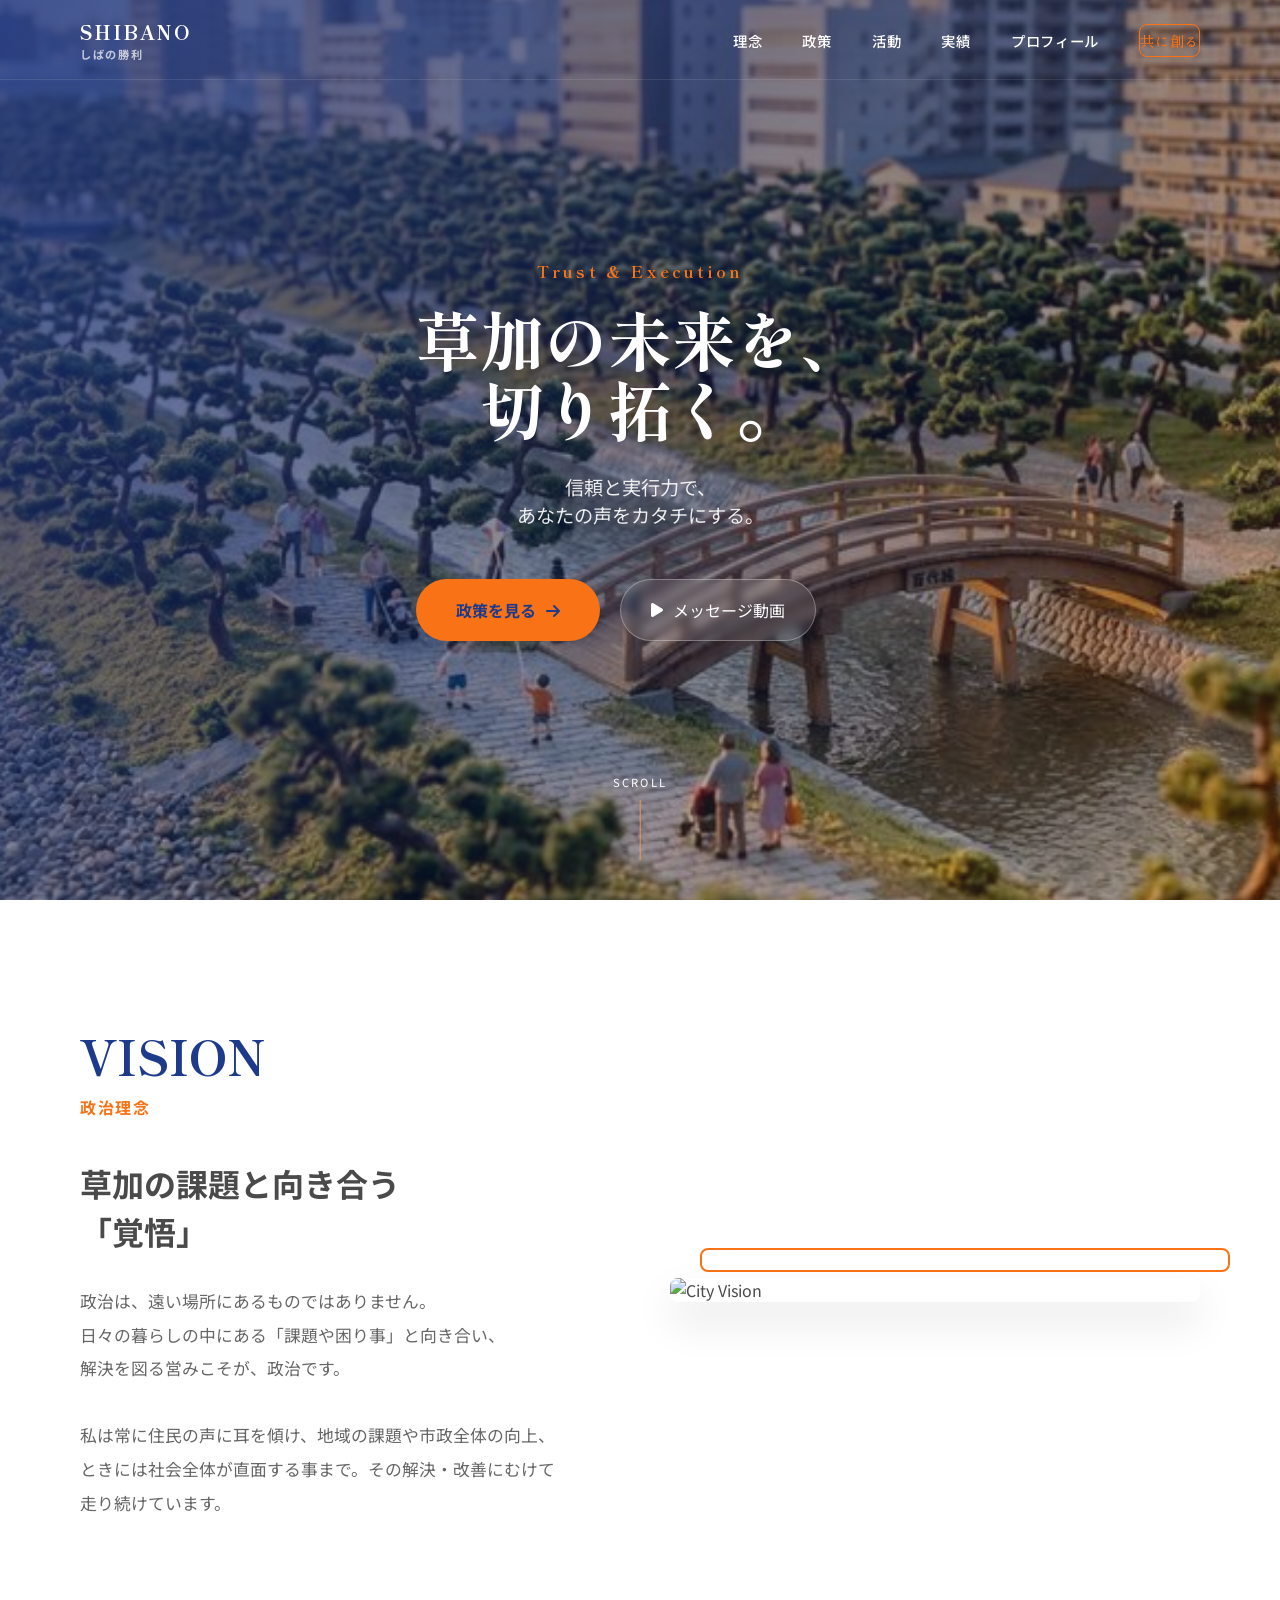
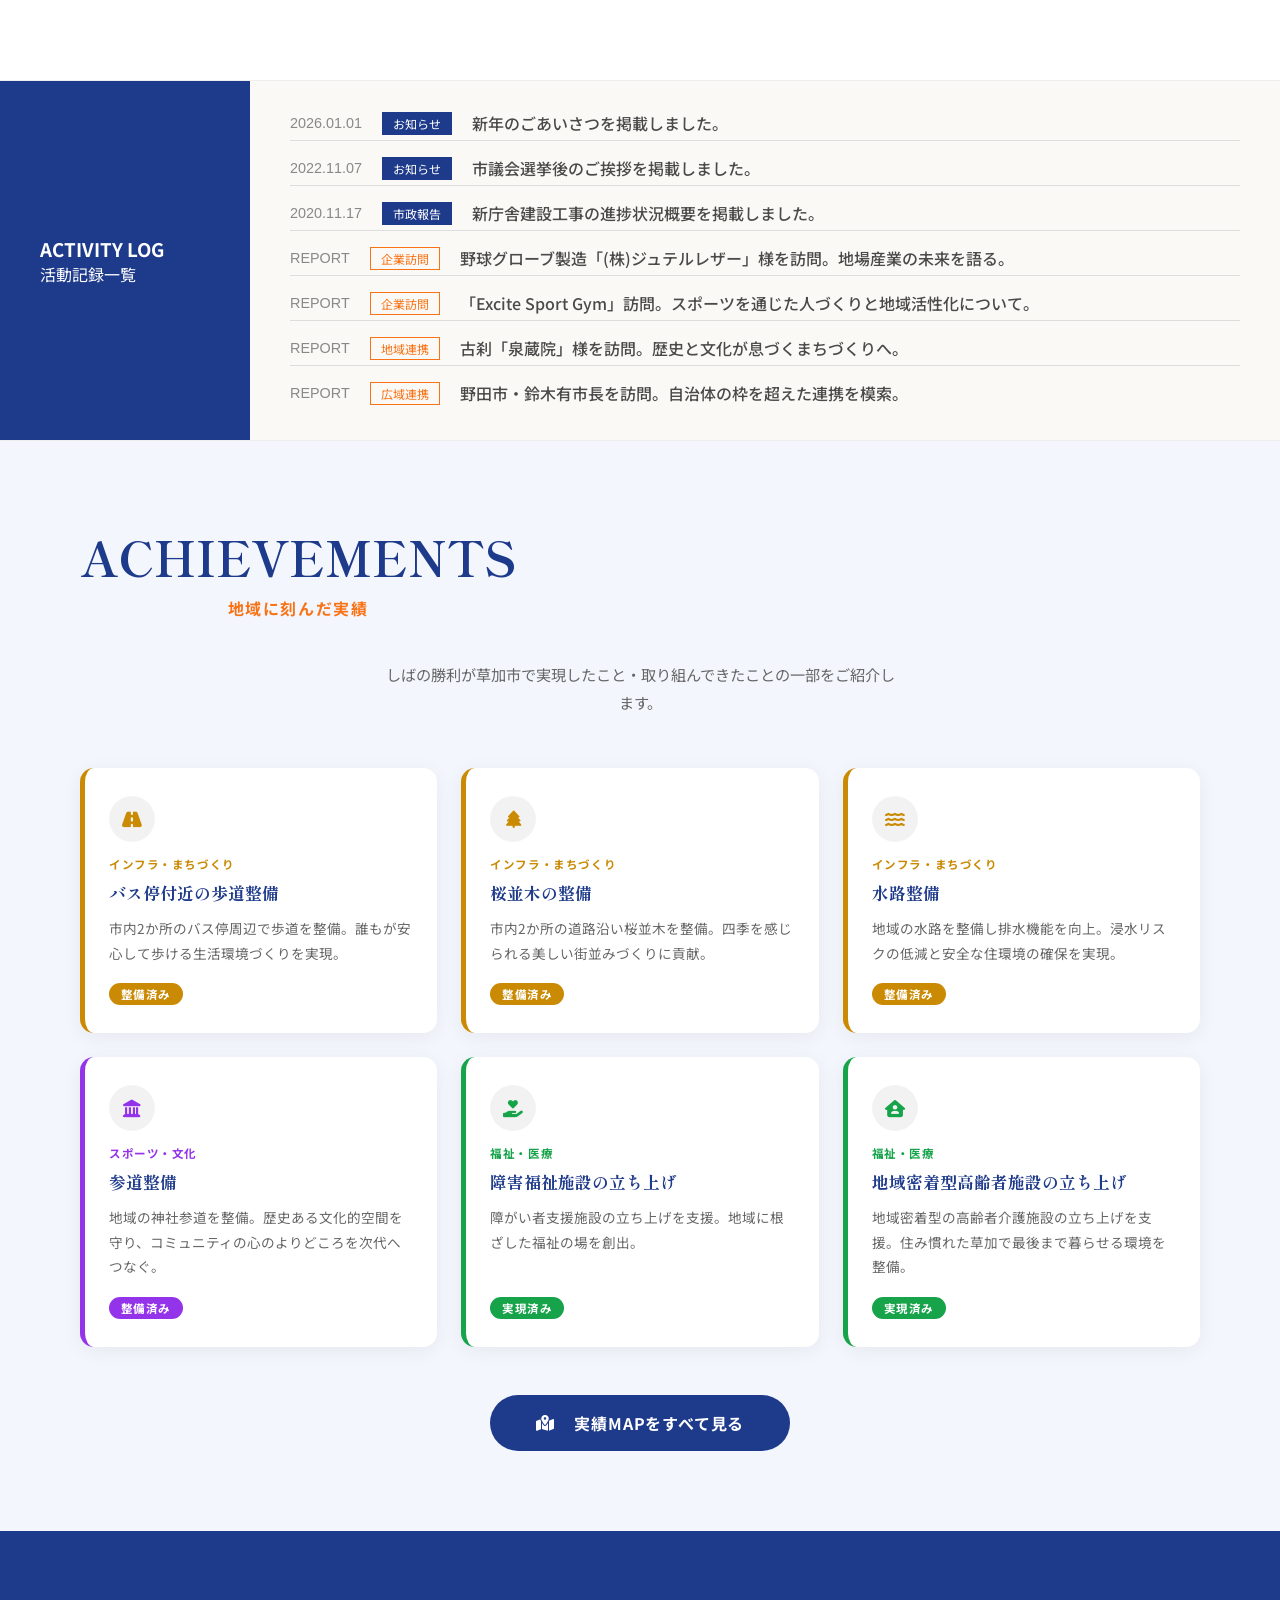
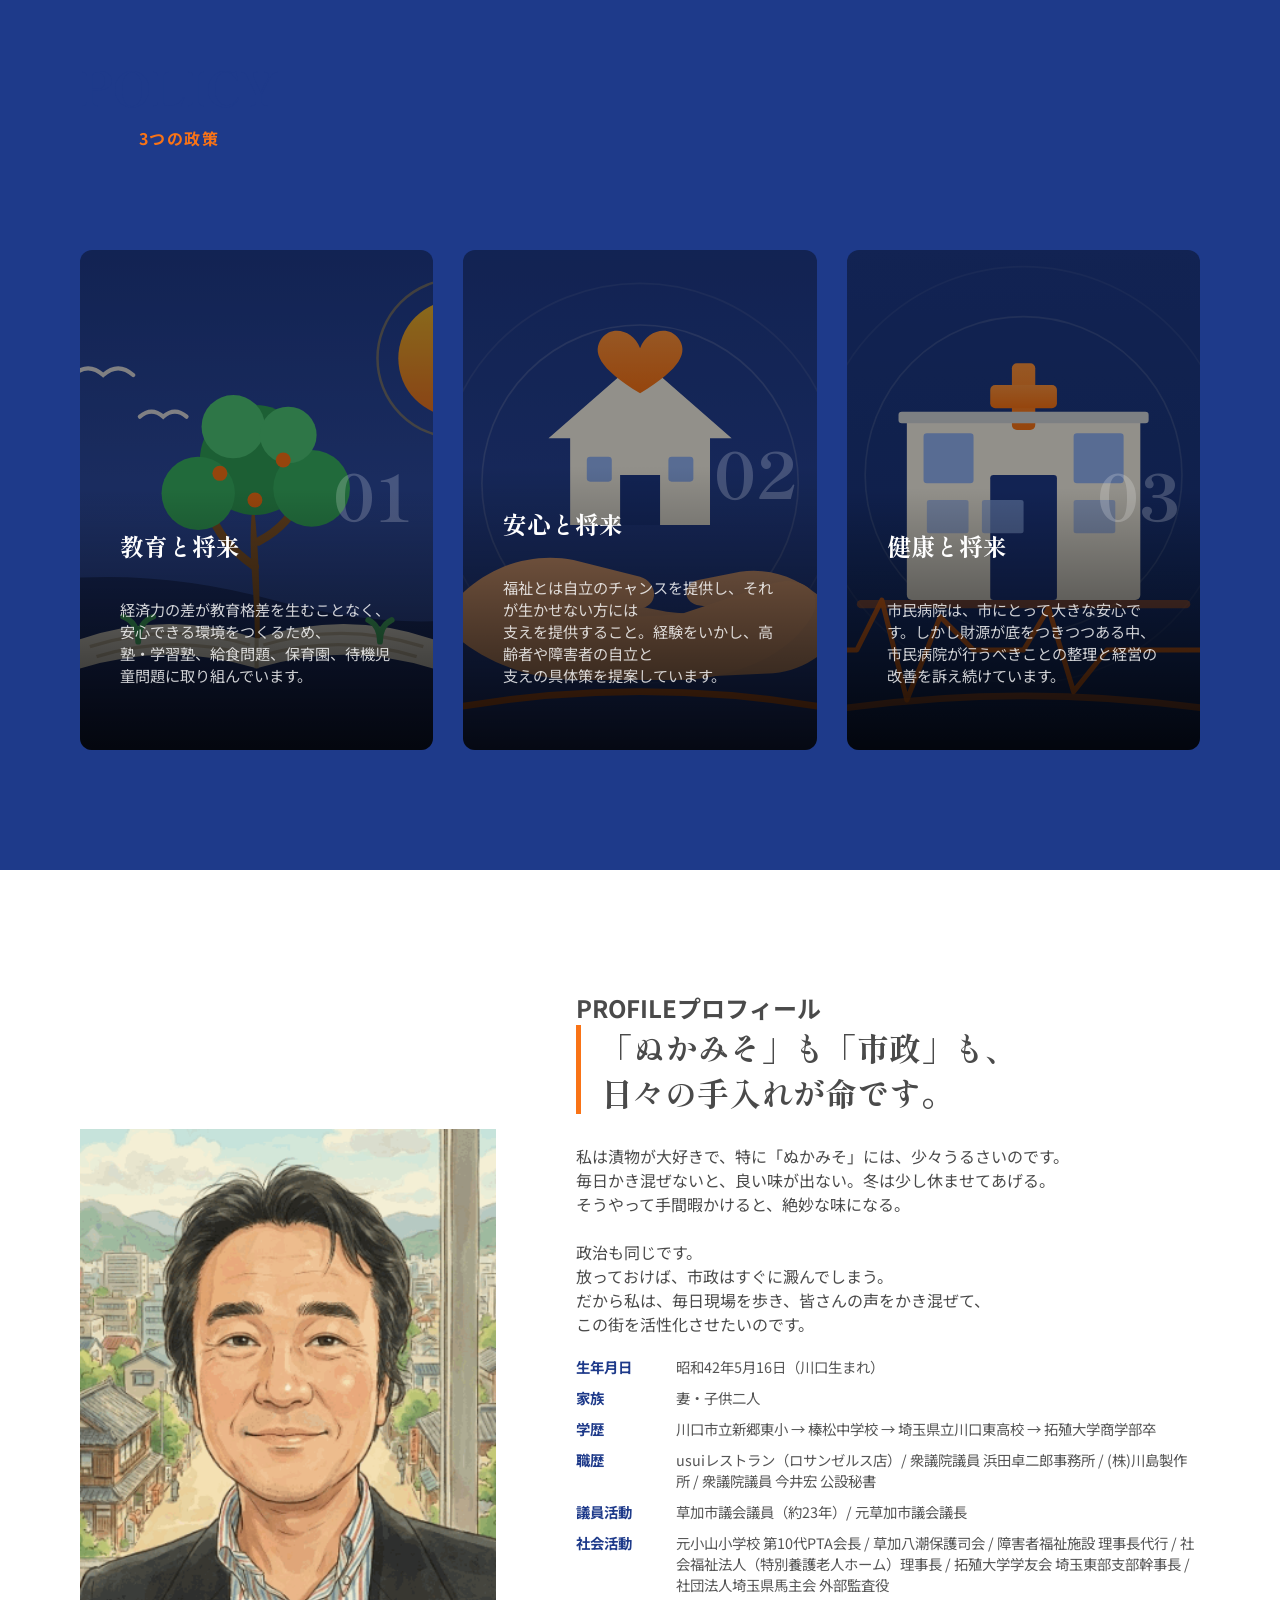
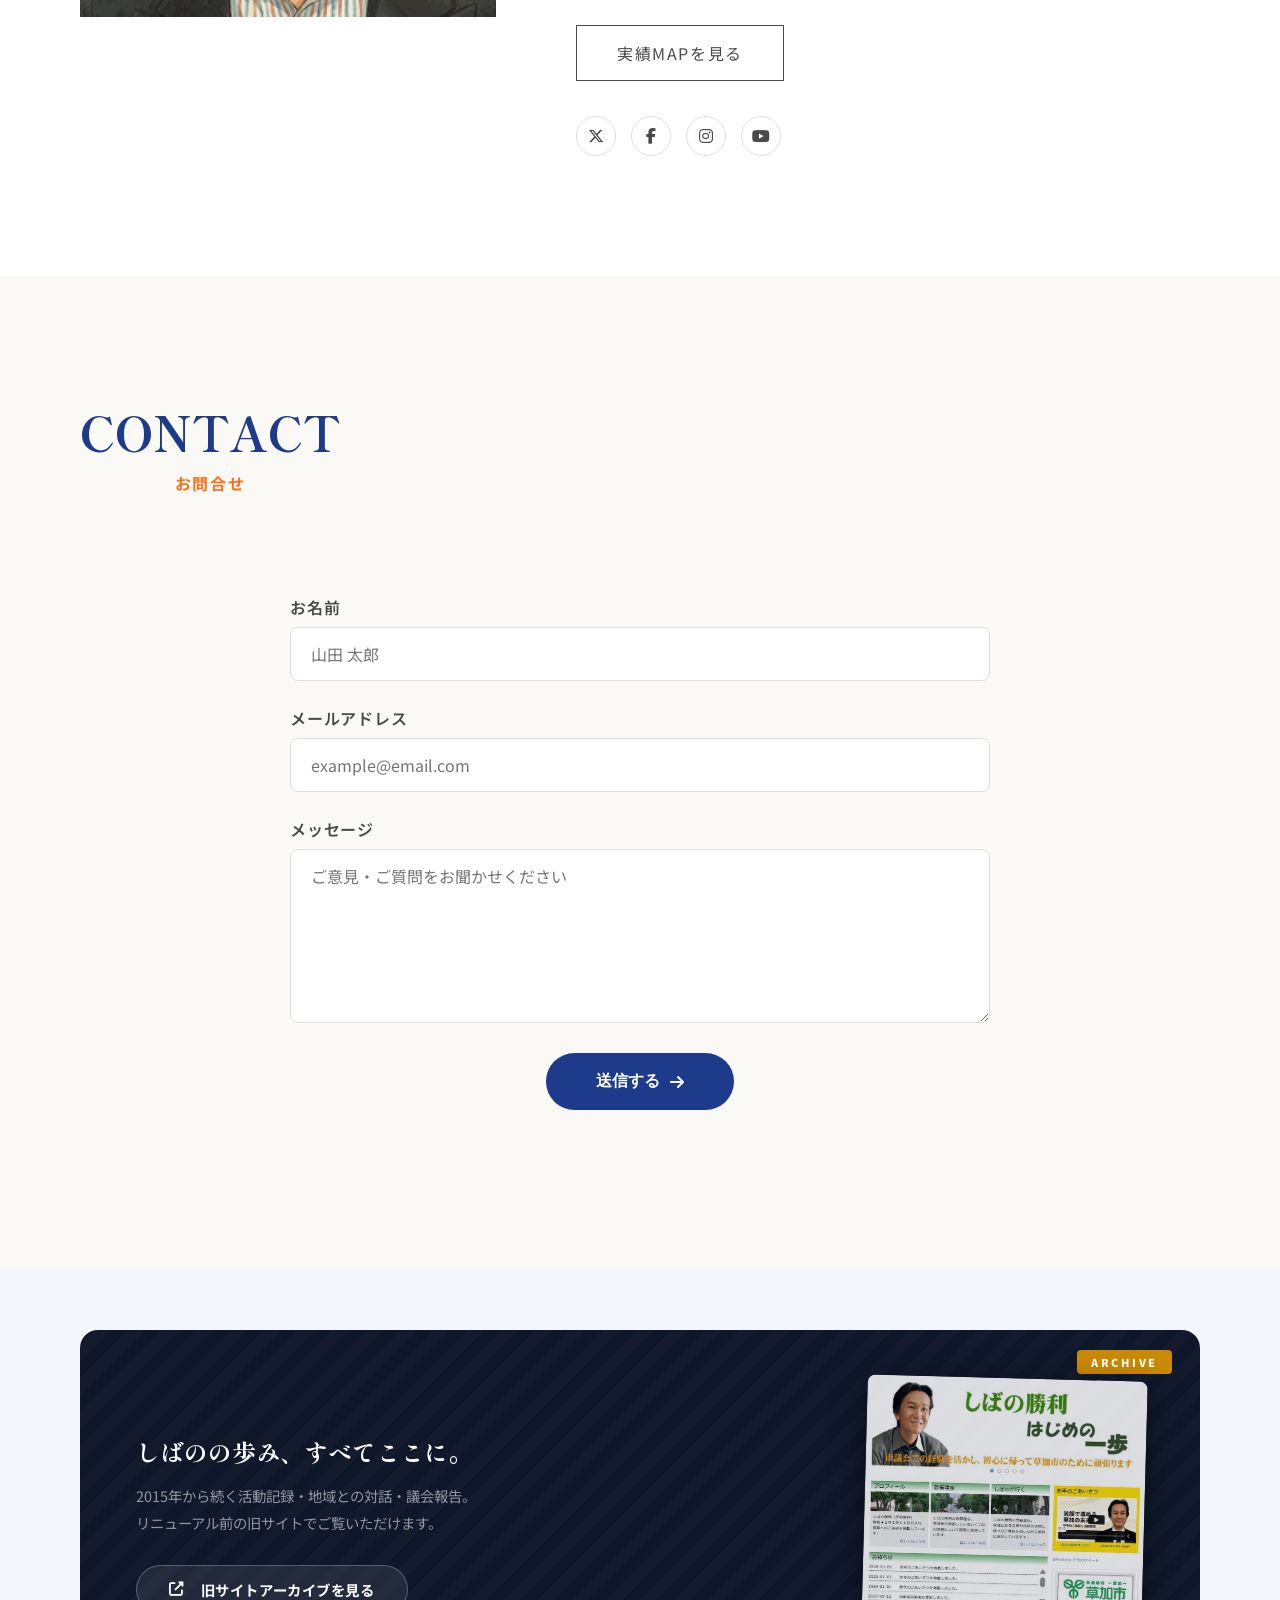
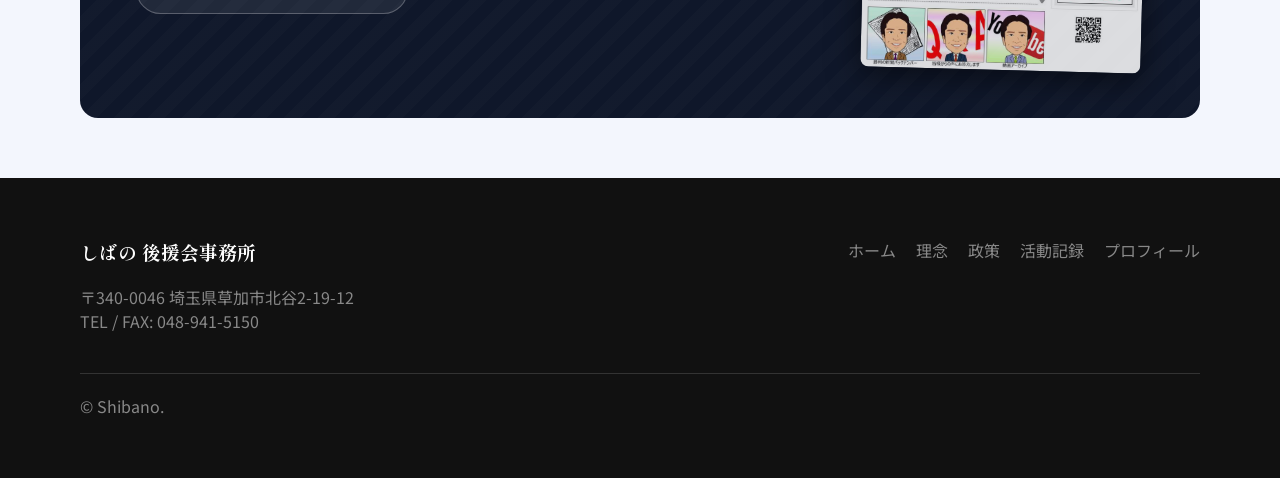
==== index.html @ e5cb7e59 "fix: profile update - birthplace, tenure, social activities, remove current job" ====
<!DOCTYPE html>
<html lang="ja">

<head>
    <meta charset="UTF-8">
    <meta name="viewport" content="width=device-width, initial-scale=1.0">
    <title>しばの - SHIBANO | 草加の未来を、切り拓く。</title>
    <link rel="preconnect" href="https://fonts.googleapis.com">
    <link rel="preconnect" href="https://fonts.gstatic.com" crossorigin>
    <!-- Premium Fonts: Shippori Mincho for impact, Noto Sans for readability -->
    <link
        href="https://fonts.googleapis.com/css2?family=Noto+Sans+JP:wght@400;500;700;900&family=Shippori+Mincho:wght@400;500;700;800&display=swap"
        rel="stylesheet">
    <link rel="stylesheet" href="css/style.css?v=3">
    <link rel="stylesheet" href="https://cdnjs.cloudflare.com/ajax/libs/font-awesome/6.4.0/css/all.min.css">
    <!-- Animation Library -->
    <link rel="stylesheet" href="https://unpkg.com/aos@next/dist/aos.css" />
</head>

<body class="winning-theme">

<!-- Loading Screen -->
    <div id="loader">
        <div class="loader-content">
            <span class="loader-text">SHIBANO</span>
            <div class="loader-bar"></div>
        </div>
    </div>

    <!-- Dynamic Header -->
    <header class="site-header">
        <div class="container header-container">
            <h1 class="logo">
                <a href="#">
                    <span class="logo-en">SHIBANO</span>
                    <span class="logo-jp">しばの勝利</span>
                </a>
            </h1>
            <nav class="main-nav">
                <ul>
                    <li><a href="#vision" data-text="VISION">理念</a></li>
                    <li><a href="#policy" data-text="POLICY">政策</a></li>
                    <li><a href="#news" data-text="NEWS">活動</a></li>
                    <li><a href="#achievements" data-text="RESULTS">実績</a></li>
                    <li><a href="#profile" data-text="PROFILE">プロフィール</a></li>
                    <li><a href="#contact" class="btn-nav-cta"><span>共に創る</span></a></li>
                </ul>
            </nav>
            <button class="menu-trigger">
                <span></span>
                <span></span>
                <span></span>
            </button>
        </div>
    </header>

    <main>
        <!-- Impact Hero Section -->
        <section class="hero-section">
            <div class="hero-bg-parallax">
                <!-- Custom Ghibli-style Soka Matsubara Image -->
                <img src="images/hero_matsubara_mini_lively.png" alt="草加松原 朝の風景" class="hero-img">
                <div class="hero-overlay"></div>
            </div>
            <div class="container hero-container">
                <div class="hero-text" data-aos="fade-up" data-aos-duration="1000">
                    <p class="hero-sub">Trust & Execution</p>
                    <h2 class="hero-main">
                        <span class="line-1">草加の未来を、</span><br>
                        <span class="line-2">切り拓く。</span>
                    </h2>
                    <p class="hero-policy-short">信頼と実行力で、<br>あなたの声をカタチにする。</p>
                    <div class="hero-cta-group">
                        <a href="#policy" class="btn-hero-primary">
                            <span class="btn-text">政策を見る</span>
                            <span class="btn-icon"><i class="fas fa-arrow-right"></i></span>
                        </a>
                        <a href="activity.html" class="btn-hero-video">
                            <i class="fas fa-play"></i> メッセージ動画
                        </a>
                    </div>
                </div>
            </div>
            <div class="hero-scroll-indicator">
                <span>SCROLL</span>
                <div class="line"></div>
            </div>
        </section>

        <!-- Vision / Philosophy -->
        <section id="vision" class="vision-section">
            <div class="container">
                <div class="vision-box" data-aos="fade-up">
                    <div class="vision-content">
                        <h2 class="section-heading">VISION<span class="jp">政治理念</span></h2>
                        <h3 class="vision-catch">草加の課題と向き合う<br>「覚悟」</h3>
                        <p class="vision-desc">
                            政治は、遠い場所にあるものではありません。<br>
                            日々の暮らしの中にある「課題や困り事」と向き合い、<br>
                            解決を図る営みこそが、政治です。<br>
                            <br>
                            私は常に住民の声に耳を傾け、地域の課題や市政全体の向上、<br>
                            ときには社会全体が直面する事まで。その解決・改善にむけて<br>
                            走り続けています。
                        </p>
                    </div>
                    <div class="vision-visual">
                        <div class="visual-rect"></div>
                        <!-- Placeholder: Ideally a candidate photo speaking passionately -->
                        <img src="https://images.unsplash.com/photo-1577962917302-cd874c4e3169?auto=format&fit=crop&q=80&w=800"
                            alt="City Vision">
                    </div>
                </div>
            </div>
        </section>

        <!-- News / Latest Activity (Ticker Style) -->
        <section id="news" class="news-ticker-section">
            <div class="news-ticker-header">
                <h3>ACTIVITY LOG</h3>
                <a href="activity.html" class="view-all">活動記録一覧</a>
            </div>
            <div class="news-ticker-container">
                <!-- Data extracted from report.html -->
                <div class="news-item" data-aos="fade-left" data-aos-delay="100">
                    <span class="date">2026.01.01</span>
                    <span class="cat cat-info">お知らせ</span>
                    <a href="#" class="title">新年のごあいさつを掲載しました。</a>
                </div>
                <div class="news-item" data-aos="fade-left" data-aos-delay="150">
                    <span class="date">2022.11.07</span>
                    <span class="cat cat-info">お知らせ</span>
                    <a href="#" class="title">市議会選挙後のご挨拶を掲載しました。</a>
                </div>
                <div class="news-item" data-aos="fade-left" data-aos-delay="200">
                    <span class="date">2020.11.17</span>
                    <span class="cat cat-info">市政報告</span>
                    <a href="#" class="title">新庁舎建設工事の進捗状況概要を掲載しました。</a>
                </div>
                <div class="news-item" data-aos="fade-left" data-aos-delay="250">
                    <span class="date">REPORT</span>
                    <span class="cat cat-report">企業訪問</span>
                    <a href="activity.html#juteru" class="title">野球グローブ製造「(株)ジュテルレザー」様を訪問。地場産業の未来を語る。</a>
                </div>
                <div class="news-item" data-aos="fade-left" data-aos-delay="300">
                    <span class="date">REPORT</span>
                    <span class="cat cat-report">企業訪問</span>
                    <a href="activity.html#esg" class="title">「Excite Sport Gym」訪問。スポーツを通じた人づくりと地域活性化について。</a>
                </div>
                <div class="news-item" data-aos="fade-left" data-aos-delay="350">
                    <span class="date">REPORT</span>
                    <span class="cat cat-report">地域連携</span>
                    <a href="activity.html#senzoin" class="title">古刹「泉蔵院」様を訪問。歴史と文化が息づくまちづくりへ。</a>
                </div>
                <div class="news-item" data-aos="fade-left" data-aos-delay="400">
                    <span class="date">REPORT</span>
                    <span class="cat cat-report">広域連携</span>
                    <a href="activity.html#noda" class="title">野田市・鈴木有市長を訪問。自治体の枠を超えた連携を模索。</a>
                </div>
            </div>
        </section>

        <!-- Achievements -->
        <section id="achievements" class="achievements-section">
            <div class="container">
                <h2 class="section-heading text-center" data-aos="fade-up">
                    ACHIEVEMENTS <span class="jp">地域に刻んだ実績</span>
                </h2>
                <p class="achievements-lead text-center" data-aos="fade-up">
                    しばの勝利が草加市で実現したこと・取り組んできたことの一部をご紹介します。
                </p>
                <div class="achievements-grid">

                    <div class="ach-card" data-aos="fade-up" data-aos-delay="50" style="--c:#ca8a04">
                        <div class="ach-icon"><i class="fas fa-road"></i></div>
                        <span class="ach-cat">インフラ・まちづくり</span>
                        <h3 class="ach-title">バス停付近の歩道整備</h3>
                        <p class="ach-desc">市内2か所のバス停周辺で歩道を整備。誰もが安心して歩ける生活環境づくりを実現。</p>
                        <span class="ach-badge">整備済み</span>
                    </div>

                    <div class="ach-card" data-aos="fade-up" data-aos-delay="100" style="--c:#ca8a04">
                        <div class="ach-icon"><i class="fas fa-tree"></i></div>
                        <span class="ach-cat">インフラ・まちづくり</span>
                        <h3 class="ach-title">桜並木の整備</h3>
                        <p class="ach-desc">市内2か所の道路沿い桜並木を整備。四季を感じられる美しい街並みづくりに貢献。</p>
                        <span class="ach-badge">整備済み</span>
                    </div>

                    <div class="ach-card" data-aos="fade-up" data-aos-delay="150" style="--c:#ca8a04">
                        <div class="ach-icon"><i class="fas fa-water"></i></div>
                        <span class="ach-cat">インフラ・まちづくり</span>
                        <h3 class="ach-title">水路整備</h3>
                        <p class="ach-desc">地域の水路を整備し排水機能を向上。浸水リスクの低減と安全な住環境の確保を実現。</p>
                        <span class="ach-badge">整備済み</span>
                    </div>

                    <div class="ach-card" data-aos="fade-up" data-aos-delay="200" style="--c:#9333ea">
                        <div class="ach-icon"><i class="fas fa-landmark"></i></div>
                        <span class="ach-cat">スポーツ・文化</span>
                        <h3 class="ach-title">参道整備</h3>
                        <p class="ach-desc">地域の神社参道を整備。歴史ある文化的空間を守り、コミュニティの心のよりどころを次代へつなぐ。</p>
                        <span class="ach-badge">整備済み</span>
                    </div>

                    <div class="ach-card" data-aos="fade-up" data-aos-delay="250" style="--c:#16a34a">
                        <div class="ach-icon"><i class="fas fa-hand-holding-heart"></i></div>
                        <span class="ach-cat">福祉・医療</span>
                        <h3 class="ach-title">障害福祉施設の立ち上げ</h3>
                        <p class="ach-desc">障がい者支援施設の立ち上げを支援。地域に根ざした福祉の場を創出。</p>
                        <span class="ach-badge">実現済み</span>
                    </div>

                    <div class="ach-card" data-aos="fade-up" data-aos-delay="300" style="--c:#16a34a">
                        <div class="ach-icon"><i class="fas fa-house-user"></i></div>
                        <span class="ach-cat">福祉・医療</span>
                        <h3 class="ach-title">地域密着型高齢者施設の立ち上げ</h3>
                        <p class="ach-desc">地域密着型の高齢者介護施設の立ち上げを支援。住み慣れた草加で最後まで暮らせる環境を整備。</p>
                        <span class="ach-badge">実現済み</span>
                    </div>

                </div>
                <div class="text-center mt-5" data-aos="fade-up">
                    <a href="map.html" class="btn-map-cta">
                        <i class="fas fa-map-marked-alt"></i>&nbsp; 実績MAPをすべて見る
                    </a>
                </div>
            </div>
        </section>

        <!-- 3 Key Policies -->
        <section id="policy" class="policy-section">
            <div class="bg-shape"></div>
            <div class="container">
                <h2 class="section-heading text-center" data-aos="fade-up">
                    POLICY <span class="jp">3つの政策</span>
                </h2>
                <div class="policy-grid">
                    <!-- Policy 1 -->
                    <a href="#" class="policy-card" data-aos="fade-up" data-aos-delay="100">
                        <div class="card-bg">
                            <img src="images/policy_education.svg" alt="教育と将来">
                        </div>
                        <div class="card-content">
                            <span class="num">01</span>
                            <h3>教育と将来</h3>
                             <p>経済力の差が教育格差を生むことなく、安心できる環境をつくるため、<br>塾・学習塾、給食問題、保育園、待機児童問題に取り組んでいます。</p>
                            <span class="arrow-icon"><i class="fas fa-arrow-right"></i></span>
                        </div>
                    </a>
                    <!-- Policy 2 -->
                    <a href="#" class="policy-card" data-aos="fade-up" data-aos-delay="200">
                        <div class="card-bg">
                            <img src="images/policy_anshin.svg" alt="安心と将来">
                        </div>
                        <div class="card-content">
                            <span class="num">02</span>
                            <h3>安心と将来</h3>
                             <p>福祉とは自立のチャンスを提供し、それが生かせない方には<br>支えを提供すること。経験をいかし、高齢者や障害者の自立と<br>支えの具体策を提案しています。</p>
                            <span class="arrow-icon"><i class="fas fa-arrow-right"></i></span>
                        </div>
                    </a>
                    <!-- Policy 3 -->
                    <a href="#" class="policy-card" data-aos="fade-up" data-aos-delay="300">
                        <div class="card-bg">
                            <img src="images/policy_kenko.svg" alt="健康と将来">
                        </div>
                        <div class="card-content">
                            <span class="num">03</span>
                            <h3>健康と将来</h3>
                            <p>市民病院は、市にとって大きな安心です。しかし財源が底をつきつつある中、<br>市民病院が行うべきことの整理と経営の改善を訴え続けています。</p>
                            <span class="arrow-icon"><i class="fas fa-arrow-right"></i></span>
                        </div>
                    </a>
                </div>
            </div>
        </section>

        <!-- Profile / Quote -->
        <section id="profile" class="profile-section">
            <div class="container">
                <div class="profile-wrapper">
                    <div class="profile-img-col" data-aos="fade-right">
                        <!-- Placeholder: Needs a friendly photo -->
                        <img src="images/uploads/shibano2.gif" alt="しばの">
                    </div>
                    <div class="profile-text-col" data-aos="fade-left">
                        <h2>PROFILE<span class="jp">プロフィール</span></h2>
                        <h3>「ぬかみそ」も「市政」も、<br>日々の手入れが命です。</h3>
                        <p>
                            私は漬物が大好きで、特に「ぬかみそ」には、少々うるさいのです。<br>
                            毎日かき混ぜないと、良い味が出ない。冬は少し休ませてあげる。<br>
                            そうやって手間暇かけると、絶妙な味になる。<br>
                            <br>
                            政治も同じです。<br>
                            放っておけば、市政はすぐに澱んでしまう。<br>
                            だから私は、毎日現場を歩き、皆さんの声をかき混ぜて、<br>
                            この街を活性化させたいのです。
                        </p>
                        <div class="profile-bio-list">
                            <dl>
                                <dt>生年月日</dt>
                                <dd>昭和42年5月16日（川口生まれ）</dd>
                                <dt>家族</dt>
                                <dd>妻・子供二人</dd>
                                <dt>学歴</dt>
                                <dd>川口市立新郷東小 → 榛松中学校 → 埼玉県立川口東高校 → 拓殖大学商学部卒</dd>
                                <dt>職歴</dt>
                                <dd>usuiレストラン（ロサンゼルス店）/ 衆議院議員 浜田卓二郎事務所 / (株)川島製作所 / 衆議院議員 今井宏 公設秘書</dd>
                                <dt>議員活動</dt>
                                <dd>草加市議会議員（約23年）/ 元草加市議会議長</dd>
                                <dt>社会活動</dt>
                                <dd>元小山小学校 第10代PTA会長 / 草加八潮保護司会 / 障害者福祉施設 理事長代行 / 社会福祉法人（特別養護老人ホーム）理事長 / 拓殖大学学友会 埼玉東部支部幹事長 / 社団法人埼玉県馬主会 外部監査役</dd>

                            </dl>
                        </div>
                        <a href="map.html" class="btn-profile-more">実績MAPを見る</a>

                        <div class="profile-social">
                            <a href="https://x.com/Ksibano" target="_blank"><i class="fa-brands fa-x-twitter"></i></a>
                            <a href="#"><i class="fa-brands fa-facebook-f"></i></a>
                            <a href="#"><i class="fa-brands fa-instagram"></i></a>
                            <a href="#"><i class="fa-brands fa-youtube"></i></a>
                        </div>
                    </div>
                </div>
            </div>
        </section>

        <!-- Contact Section -->
        <section id="contact" class="contact-section">
            <div class="container">
                <h2 class="section-heading text-center" data-aos="fade-up">
                    CONTACT <span class="jp">お問合せ</span>
                </h2>
                <div class="contact-wrapper" data-aos="fade-up" data-aos-delay="100">
                    <form class="contact-form" id="contact-form" novalidate>
                        <div class="form-group">
                            <label>お名前</label>
                            <input type="text" name="name" placeholder="山田 太郎" required>
                        </div>
                        <div class="form-group">
                            <label>メールアドレス</label>
                            <input type="email" name="email" placeholder="example@email.com" required>
                        </div>
                        <div class="form-group">
                            <label>メッセージ</label>
                            <textarea name="message" rows="6" placeholder="ご意見・ご質問をお聞かせください" required></textarea>
                        </div>
                        <button type="submit" class="btn-submit">
                            送信する <i class="fas fa-arrow-right"></i>
                        </button>
                        <p id="contact-status" class="contact-status" role="status" aria-live="polite"></p>
                    </form>
                </div>
            </div>
        </section>

        <!-- Archive Link -->
        <section class="archive-link-section">
            <div class="container">
                <div class="archive-link-card" data-aos="fade-up">
                    <span class="archive-tape">ARCHIVE</span>
                    <div class="archive-body">
                        <h3 class="archive-title">しばのの歩み、すべてここに。</h3>
                        <p class="archive-desc">
                            2015年から続く活動記録・地域との対話・議会報告。<br>
                            リニューアル前の旧サイトでご覧いただけます。
                        </p>
                        <a href="https://shibano-archive.pages.dev" target="_blank" rel="noopener" class="btn-archive">
                            <i class="fas fa-external-link-alt"></i>&nbsp; 旧サイトアーカイブを見る
                        </a>
                    </div>
                    <div class="archive-preview">
                        <a href="https://shibano-archive.pages.dev" target="_blank" rel="noopener">
                            <img src="images/shibano_old.jpg" alt="旧サイトのアーカイブプレビュー" loading="lazy">
                        </a>
                    </div>
                </div>
            </div>
        </section>

        <!-- Footer -->
        <footer class="site-footer">
            <div class="footer-main">
                <div class="container">
                    <div class="footer-grid">
                        <div class="col-logo">
                            <h3>しばの 後援会事務所</h3>
                            <p>〒340-0046 埼玉県草加市北谷2-19-12</p>
                            <p>TEL / FAX: 048-941-5150</p>
                        </div>
                        <div class="col-links">
                            <ul>
                                <li><a href="#">ホーム</a></li>
                                <li><a href="#vision">理念</a></li>
                                <li><a href="#policy">政策</a></li>
                                <li><a href="#news">活動記録</a></li>
                                <li><a href="#profile">プロフィール</a></li>
                            </ul>
                        </div>
                    </div>
                    <div class="copyright">
                        &copy; Shibano.
                    </div>
                </div>
            </div>
        </footer>

    </main>

    <script src="https://unpkg.com/aos@next/dist/aos.js"></script>
    <script src="js/main.js"></script>
</body>

</html>
---- css/style.css ----
/* ==========================================================================
   Winning Theme - Base
   ========================================================================== */
:root {
    --c-primary: #1e3a8a;
    /* Navy Blue (草加自民統一カラー) */

    --c-secondary: #f97316;
    /* Orange (草加自民アクセント) */

    --c-accent: #c41e3a;
    /* Cardinal Red */

    --c-text: #4a4a4a;
    /* Softer Black */
    --c-white: #ffffff;

    /* --c-light: #f4f5f7; Cool Gray */
    --c-light: #FAF9F6;
    /* Off-white / Washi Paper */

    --f-main: "Noto Sans JP", sans-serif;
    --f-serif: "Shippori Mincho", serif;

    --easing: cubic-bezier(0.22, 1, 0.36, 1);
}

* {
    box-sizing: border-box;
    margin: 0;
    padding: 0;
}

body {
    font-family: var(--f-main);
    color: var(--c-text);
    background-color: var(--c-white);
    overflow-x: hidden;
}

a {
    text-decoration: none;
    color: inherit;
    transition: all 0.4s var(--easing);
}

ul {
    list-style: none;
}

img {
    width: 100%;
    display: block;
}

/* ==========================================================================
   Loader
   ========================================================================== */
#loader {
    position: fixed;
    top: 0;
    left: 0;
    width: 100%;
    height: 100%;
    background: var(--c-primary);
    z-index: 9999;
    display: flex;
    justify-content: center;
    align-items: center;
    transition: opacity 0.5s ease;
}

.loader-content {
    text-align: center;
    color: var(--c-secondary);
}

.loader-text {
    display: block;
    font-family: var(--f-serif);
    letter-spacing: 0.2em;
    margin-bottom: 20px;
    opacity: 0;
    animation: fadeUp 1s 0.5s forwards;
}

.loader-bar {
    width: 0;
    height: 2px;
    background: var(--c-secondary);
    margin: 0 auto;
    animation: loadLine 1.5s 0.5s forwards var(--easing);
}

@keyframes loadLine {
    to {
        width: 100px;
    }
}

@keyframes fadeUp {
    to {
        opacity: 1;
        transform: translateY(0);
    }
}

/* ==========================================================================
   Header - Transparent to Solid
   ========================================================================== */
.site-header {
    position: fixed;
    top: 0;
    left: 0;
    width: 100%;
    height: 80px;
    z-index: 1000;
    display: flex;
    align-items: center;
    transition: background-color 0.4s ease, height 0.4s ease;
    border-bottom: 1px solid rgba(255, 255, 255, 0.1);
}

.site-header.scrolled,
.menu-active .site-header {
    background-color: var(--c-primary);
    backdrop-filter: blur(10px);
    height: 70px;
    border-bottom: none;
    box-shadow: 0 5px 20px rgba(0, 0, 0, 0.2);
}

.header-container {
    width: 100%;
    max-width: 1400px;
    margin: 0 auto;
    padding: 0 40px;
    display: flex;
    justify-content: space-between;
    align-items: center;
}

.container {
    width: 100%;
    max-width: 1200px;
    margin: 0 auto;
    padding: 0 40px;
}

.logo a {
    display: flex;
    flex-direction: column;
}

.logo-en {
    font-family: var(--f-serif);
    font-weight: 900;
    font-size: 1.2rem;
    letter-spacing: 0.1em;
    color: var(--c-white);
}

.logo-jp {
    font-size: 0.7rem;
    letter-spacing: 0.15em;
    color: rgba(255, 255, 255, 0.7);
}

.main-nav ul {
    display: flex;
    gap: 40px;
    align-items: center;
}

.main-nav a {
    color: var(--c-white);
    font-size: 0.9rem;
    font-weight: 500;
    letter-spacing: 0.05em;
    position: relative;
    padding: 5px 0;
}

.main-nav a::after {
    content: '';
    position: absolute;
    bottom: 0;
    left: 0;
    width: 0;
    height: 1px;
    background: var(--c-secondary);
    transition: width 0.3s var(--easing);
}

.main-nav a:hover::after {
    width: 100%;
}

/* Nav Button */
.btn-nav-cta {
    border: 1px solid var(--c-secondary);
    padding: 10px 24px;
    border-radius: 8px;
    /* Soft edges */
    color: var(--c-secondary) !important;
    font-family: var(--f-serif);
}

.btn-nav-cta:hover {
    background: var(--c-secondary);
    color: var(--c-primary) !important;
}

.btn-nav-cta::after {
    display: none !important;
}

.menu-trigger {
    display: none;
    flex-direction: column;
    justify-content: space-between;
    width: 30px;
    height: 20px;
    background: none;
    border: none;
    cursor: pointer;
    z-index: 2000;
}

.menu-trigger span {
    display: block;
    width: 100%;
    height: 2px;
    background-color: var(--c-white);
    transition: all 0.3s ease;
}

.menu-active .menu-trigger span:nth-child(1) {
    transform: translateY(9px) rotate(45deg);
}

.menu-active .menu-trigger span:nth-child(2) {
    opacity: 0;
}

.menu-active .menu-trigger span:nth-child(3) {
    transform: translateY(-9px) rotate(-45deg);
}

/* ==========================================================================
   Hero Section - Impact
   ========================================================================== */
.hero-section {
    position: relative;
    width: 100%;
    height: 100vh;
    display: flex;
    align-items: center;
    overflow: hidden;
}

.hero-bg-parallax {
    position: absolute;
    top: 0;
    left: 0;
    width: 100%;
    height: 100%;
    z-index: -1;
}

.hero-img {
    width: 100%;
    height: 100%;
    object-fit: cover;
    transform: scale(1.1);
    transition: transform 10s ease;
    /* Subtle zoom */
}

.hero-section:hover .hero-img {
    transform: scale(1.0);
}

.hero-overlay {
    position: absolute;
    top: 0;
    left: 0;
    width: 100%;
    height: 100%;
    background: linear-gradient(135deg, rgba(30, 58, 138, 0.85) 0%, rgba(15, 30, 80, 0.4) 60%, rgba(249, 115, 22, 0.2) 100%);
}

.hero-container {
    width: 100%;
    max-width: 1200px;
    margin: 0 auto;
    padding: 0 40px;
    z-index: 2;
    color: var(--c-white);
    display: flex;
    flex-direction: column;
    align-items: center;
    text-align: center;
}

.hero-sub {
    font-family: var(--f-serif);
    color: var(--c-secondary);
    letter-spacing: 0.2em;
    margin-bottom: 20px;
    font-weight: 700;
}

.hero-main {
    font-family: var(--f-serif);
    font-weight: 900;
    font-size: 5vw;
    /* Responsive huge font */
    line-height: 1.1;
    margin-bottom: 30px;
    text-shadow: 0 10px 30px rgba(0, 0, 0, 0.3);
}

.hero-policy-short {
    font-size: 1.2rem;
    margin-bottom: 50px;
    opacity: 0.9;
    opacity: 0.9;
    /* padding-left: 20px; border-left: 4px solid var(--c-secondary); Removed for center layout */
}

.hero-cta-group {
    display: flex;
    gap: 20px;
}

.btn-hero-primary {
    background: var(--c-secondary);
    color: var(--c-primary);
    padding: 18px 40px;
    font-weight: 700;
    display: flex;
    align-items: center;
    gap: 10px;
    border-radius: 50px;
    /* Organic rounded shape */
}

.btn-hero-primary:hover {
    background: var(--c-white);
    transform: translateX(5px);
}

.btn-hero-video {
    background: rgba(255, 255, 255, 0.1);
    backdrop-filter: blur(5px);
    border: 1px solid rgba(255, 255, 255, 0.3);
    border-radius: 50px;
    color: var(--c-white);
    padding: 18px 30px;
    display: flex;
    align-items: center;
    gap: 10px;
}

.btn-hero-video:hover {
    background: rgba(255, 255, 255, 0.2);
}

/* Scroll Indicator */
.hero-scroll-indicator {
    position: absolute;
    bottom: 40px;
    left: 50%;
    transform: translateX(-50%);
    color: var(--c-white);
    font-size: 0.7rem;
    letter-spacing: 0.2em;
    display: flex;
    flex-direction: column;
    align-items: center;
    gap: 10px;
}

.hero-scroll-indicator .line {
    width: 1px;
    height: 60px;
    background: rgba(255, 255, 255, 0.5);
    position: relative;
    overflow: hidden;
}

.hero-scroll-indicator .line::after {
    content: '';
    position: absolute;
    top: 0;
    left: 0;
    width: 100%;
    height: 100%;
    background: var(--c-secondary);
    animation: scrollDrop 2s infinite;
}

@keyframes scrollDrop {
    0% {
        transform: translateY(-100%);
    }

    100% {
        transform: translateY(100%);
    }
}

/* ==========================================================================
   Vision Section
   ========================================================================== */
.vision-section {
    padding: 120px 0;
    background: var(--c-white);
}

.vision-box {
    display: flex;
    gap: 60px;
    align-items: center;
}

.vision-content {
    flex: 1;
}

.section-heading {
    font-family: var(--f-serif);
    font-size: 3rem;
    color: var(--c-primary);
    margin-bottom: 40px;
    position: relative;
    display: inline-block;
}

.section-heading .jp {
    display: block;
    font-size: 1rem;
    color: var(--c-secondary);
    font-family: var(--f-main);
    letter-spacing: 0.1em;
    margin-top: 5px;
}

.vision-catch {
    font-size: 2rem;
    font-weight: 700;
    line-height: 1.5;
    margin-bottom: 30px;
}

.vision-desc {
    color: #666;
    font-size: 1.05rem;
    line-height: 2;
    margin-bottom: 40px;
}

.vision-visual {
    flex: 1;
    position: relative;
}

.visual-rect {
    position: absolute;
    top: -30px;
    right: -30px;
    width: 100%;
    height: 100%;
    border: 2px solid var(--c-secondary);
    border-radius: 8px;
    z-index: 0;
}

.vision-visual img {
    position: relative;
    z-index: 1;
    object-fit: cover;
    box-shadow: 0 20px 40px rgba(0, 0, 0, 0.1);
    border-radius: 8px;
}

/* ==========================================================================
   News Ticker
   ========================================================================== */
.news-ticker-section {
    background: var(--c-light);
    border-top: 1px solid #eee;
    border-bottom: 1px solid #eee;
    padding: 0;
    display: flex;
}

.news-ticker-header {
    background: var(--c-primary);
    color: var(--c-white);
    padding: 30px 40px;
    width: 250px;
    flex-shrink: 0;
    display: flex;
    flex-direction: column;
    justify-content: center;
}

.news-ticker-container {
    flex: 1;
    padding: 30px 40px;
    display: flex;
    flex-direction: column;
    justify-content: center;
    gap: 15px;
}

.news-item {
    display: flex;
    align-items: center;
    gap: 20px;
    border-bottom: 1px solid #ddd;
    padding-bottom: 5px;
}

.news-item:last-child {
    border-bottom: none;
}

.news-item .date {
    font-family: 'Roboto', sans-serif;
    color: #888;
    font-size: 0.9rem;
}

.news-item .cat {
    font-size: 0.75rem;
    padding: 2px 10px;
    border: 1px solid #ddd;
}

.cat-info {
    background: var(--c-primary);
    color: white !important;
    border-color: var(--c-primary) !important;
}

.cat-report {
    border-color: var(--c-secondary) !important;
    color: var(--c-secondary) !important;
}

.news-item .title {
    font-weight: 500;
}

.news-item .title:hover {
    text-decoration: underline;
    color: var(--c-primary);
}

/* ==========================================================================
   Policy Grid (Broken/Dynamic)
   ========================================================================== */
.policy-section {
    padding: 120px 0;
    background: var(--c-primary);
    color: var(--c-white);
    position: relative;
    overflow: hidden;
}

.policy-grid {
    display: grid;
    grid-template-columns: repeat(3, 1fr);
    gap: 30px;
    margin-top: 60px;
}

.policy-card {
    position: relative;
    height: 500px;
    display: block;
    overflow: hidden;
    border-radius: 12px;
    /* Soft corners for cards */
    color: white;
}

.card-bg {
    position: absolute;
    top: 0;
    left: 0;
    width: 100%;
    height: 100%;
}

.card-bg img {
    height: 100%;
    object-fit: cover;
    transition: transform 0.6s var(--easing);
    filter: brightness(0.6);
}

.card-content {
    position: absolute;
    bottom: 0;
    left: 0;
    width: 100%;
    padding: 40px;
    z-index: 2;
    background: linear-gradient(to top, rgba(0, 0, 0, 0.8), transparent);
}

.num {
    font-size: 4rem;
    font-family: var(--f-serif);
    color: rgba(255, 255, 255, 0.2);
    font-weight: 900;
    position: absolute;
    top: -40px;
    right: 20px;
    transition: transform 0.4s ease;
}

.policy-card h3 {
    font-size: 1.5rem;
    margin-bottom: 15px;
    font-family: var(--f-serif);
}

.policy-card p {
    opacity: 0.8;
    font-size: 0.95rem;
    margin-bottom: 20px;
    transform: translateY(20px);
    transition: transform 0.4s ease;
}

.arrow-icon {
    opacity: 0;
    color: var(--c-secondary);
    transform: translateX(-10px);
    transition: all 0.4s ease;
}

.policy-card:hover .card-bg img {
    transform: scale(1.1);
    filter: brightness(0.4);
}

.policy-card:hover .num {
    transform: translateY(-10px);
    color: rgba(255, 255, 255, 0.4);
}

.policy-card:hover p {
    transform: translateY(0);
}

.policy-card:hover .arrow-icon {
    opacity: 1;
    transform: translateX(0);
}

/* ==========================================================================
   Profile
   ========================================================================== */
.profile-section {
    padding: 120px 0;
}

.profile-wrapper {
    display: flex;
    gap: 80px;
    align-items: center;
}

.profile-img-col {
    flex: 0.8;
}

.profile-text-col {
    flex: 1.2;
}

.profile-text-col h3 {
    font-family: var(--f-serif);
    font-size: 2rem;
    margin-bottom: 30px;
    line-height: 1.4;
    border-left: 5px solid var(--c-secondary);
    padding-left: 20px;
}

.btn-profile-more {
    display: inline-block;
    margin-top: 30px;
    padding: 15px 40px;
    border: 1px solid var(--c-text);
    text-transform: uppercase;
    letter-spacing: 0.1em;
    position: relative;
    overflow: hidden;
}

.btn-profile-more::before {
    content: '';
    position: absolute;
    top: 0;
    left: 0;
    width: 0%;
    height: 100%;
    background: var(--c-primary);
    z-index: -1;
    transition: width 0.3s ease;
}

.btn-profile-more:hover {
    color: white;
    border-color: var(--c-primary);
}

.btn-profile-more:hover::before {
    width: 100%;
}

/* ==========================================================================
   Footer
   ========================================================================== */
.cta-banner {
    background: var(--c-secondary);
    padding: 60px 0;
    text-align: center;
}

.cta-container {
    display: flex;
    justify-content: space-between;
    align-items: center;
}

.cta-text h2 {
    font-family: var(--f-serif);
    font-size: 2.5rem;
    color: var(--c-primary);
    margin-bottom: 10px;
}

.cta-actions {
    display: flex;
    gap: 20px;
}

.btn-cta {
    background: var(--c-primary);
    color: white;
    padding: 15px 30px;
    font-weight: 700;
    border-radius: 4px;
}

.btn-line {
    background: #06c755;
}

.footer-main {
    background: #111;
    color: #888;
    padding: 60px 0;
}

.footer-grid {
    display: flex;
    justify-content: space-between;
    border-bottom: 1px solid #333;
    padding-bottom: 40px;
    margin-bottom: 20px;
}

.col-logo h3 {
    color: white;
    margin-bottom: 20px;
    font-family: var(--f-serif);
}

.col-links ul {
    display: flex;
    gap: 20px;
}

.col-links a:hover {
    color: white;
}

/* ==========================================================================
   Responsive
   ========================================================================== */
@media (max-width: 900px) {
    .header-container {
        padding: 0 20px;
    }

    .main-nav {
        position: fixed;
        top: 0;
        left: 0;
        width: 100%;
        height: 100vh;
        background: var(--c-primary);
        display: flex;
        justify-content: center;
        align-items: center;
        opacity: 0;
        visibility: hidden;
        transition: all 0.4s var(--easing);
        z-index: 1500;
    }

    .menu-active .main-nav {
        opacity: 1;
        visibility: visible;
    }

    .main-nav ul {
        flex-direction: column;
        gap: 30px;
        text-align: center;
    }

    .main-nav a {
        font-size: 1.5rem;
        font-family: var(--f-serif);
    }

    .menu-trigger {
        display: flex;
    }

    .hero-main {
        font-size: 12vw;
    }

    .hero-container {
        padding: 0 20px;
    }

    .hero-cta-group {
        flex-direction: column;
        width: 100%;
    }

    .btn-hero-primary, .btn-hero-video {
        justify-content: center;
    }

    .vision-box {
        flex-direction: column-reverse;
        gap: 40px;
    }

    .section-heading {
        font-size: 2.2rem;
    }

    .policy-grid {
        grid-template-columns: 1fr;
    }

    .profile-wrapper {
        flex-direction: column;
        gap: 40px;
    }

    .cta-container {
        flex-direction: column;
        gap: 30px;
    }

    /* ニュースセクション */
    .news-ticker-section {
        flex-direction: column;
    }
    .news-ticker-header {
        width: 100%;
        padding: 20px 24px;
    }
    .news-ticker-container {
        padding: 20px 24px;
    }
    .news-item {
        flex-wrap: wrap;
        gap: 6px;
        padding-bottom: 12px;
        margin-bottom: 4px;
    }
    .news-item .date {
        font-size: 0.8rem;
        flex-shrink: 0;
    }
    .news-item .cat {
        white-space: nowrap;
        flex-shrink: 0;
    }
    .news-item .title {
        flex: 1;
        min-width: 0;
        font-size: 0.85rem;
    }

    /* プロフィール略歴グリッド */
    .profile-bio-list dl {
        grid-template-columns: 60px 1fr;
        gap: 8px 12px;
        font-size: 0.85rem;
    }

    /* セクション余白調整 */
    .vision-section,
    .policy-section,
    .profile-section {
        padding: 60px 0;
    }

    /* ページヘッダー */
    .page-title {
        font-size: 1.8rem;
    }

    /* フッターCTAボタン縦並び */
    .cta-actions {
        flex-direction: column;
        width: 100%;
    }
    .btn-cta {
        text-align: center;
        justify-content: center;
    }
}

/* ==========================================================================
   Activity Archive Page
   ========================================================================== */
.page-header-section {
    padding: 120px 0 60px;
    background: var(--c-light);
    border-bottom: 1px solid #eee;
}

.page-title {
    font-family: var(--f-serif);
    font-size: 2.5rem;
    color: var(--c-primary);
    margin-bottom: 15px;
}

.page-title .jp {
    display: block;
    font-size: 1rem;
    color: var(--c-secondary);
    font-family: var(--f-main);
    letter-spacing: 0.1em;
    margin-top: 5px;
}

.archive-section {
    padding: 80px 0;
    background: var(--c-white);
}

.archive-grid {
    display: grid;
    grid-template-columns: repeat(auto-fill, minmax(320px, 1fr));
    gap: 40px;
}

.archive-card {
    background: var(--c-white);
    border: 1px solid #eee;
    border-radius: 12px;
    overflow: hidden;
    box-shadow: 0 5px 15px rgba(0, 0, 0, 0.05);
    transition: transform 0.3s ease, box-shadow 0.3s ease;
}

.archive-card:hover {
    transform: translateY(-5px);
    box-shadow: 0 10px 30px rgba(0, 0, 0, 0.1);
}

.video-wrapper {
    position: relative;
    padding-bottom: 56.25%;
    /* 16:9 Aspect Ratio */
    height: 0;
    overflow: hidden;
    background: #000;
}

.video-wrapper iframe,
.video-wrapper object,
.video-wrapper embed {
    position: absolute;
    top: 0;
    left: 0;
    width: 100%;
    height: 100%;
}

.archive-card-body {
    padding: 25px;
}

.archive-card h3 {
    font-family: var(--f-serif);
    font-size: 1.1rem;
    margin-bottom: 15px;
    line-height: 1.5;
}

.archive-card .tag {
    display: inline-block;
    background: var(--c-secondary);
    color: white;
    font-size: 0.7rem;
    padding: 2px 8px;
    border-radius: 4px;
    margin-right: 5px;
    vertical-align: middle;
}

.archive-card p {
    font-size: 0.9rem;
    color: #666;
    line-height: 1.6;
}

.archive-card .note {
    font-size: 0.8rem;
    color: #999;
    margin-top: 10px;
    font-style: italic;
}

.archive-card .date {
    display: block;
    text-align: right;
    font-size: 0.8rem;
    color: #ccc;
    margin-top: 15px;
}

.mt-5 {
    margin-top: 3rem;
}

.text-center {
    text-align: center;
}

/* ==========================================================================
   Contact Section
   ========================================================================== */
.contact-section {
    padding: 120px 0;
    background: var(--c-light);
}

.contact-wrapper {
    max-width: 700px;
    margin: 0 auto;
    margin-top: 60px;
}

.contact-form .form-group {
    margin-bottom: 25px;
}

.contact-form label {
    display: block;
    font-weight: 600;
    margin-bottom: 8px;
    color: var(--c-text);
    letter-spacing: 0.05em;
}

.contact-form input,
.contact-form textarea {
    width: 100%;
    padding: 14px 20px;
    border: 1px solid #ddd;
    border-radius: 8px;
    font-family: var(--f-main);
    font-size: 1rem;
    background: white;
    transition: border-color 0.3s ease;
}

.contact-form input:focus,
.contact-form textarea:focus {
    outline: none;
    border-color: var(--c-primary);
}

.btn-submit {
    background: var(--c-primary);
    color: white;
    border: none;
    padding: 18px 50px;
    font-size: 1rem;
    font-weight: 700;
    border-radius: 50px;
    cursor: pointer;
    display: flex;
    align-items: center;
    gap: 10px;
    margin: 0 auto;
    transition: background 0.3s ease, transform 0.3s ease;
}

.btn-submit:hover {
    background: var(--c-secondary);
    transform: translateX(5px);
}

.btn-submit:disabled {
    opacity: 0.6;
    cursor: not-allowed;
    transform: none;
}

.contact-status {
    margin-top: 18px;
    text-align: center;
    font-size: 0.95rem;
    font-weight: 500;
    min-height: 1.4em;
}

.contact-status.is-success {
    color: #16a34a;
}

.contact-status.is-error {
    color: #dc2626;
}

/* ==========================================================================
   Profile Social
   ========================================================================== */
.profile-social {
    margin-top: 30px;
    display: flex;
    gap: 15px;
}

.profile-social a {
    width: 40px;
    height: 40px;
    border: 1px solid #ddd;
    border-radius: 50%;
    display: flex;
    align-items: center;
    justify-content: center;
    color: var(--c-text);
    transition: all 0.3s ease;
}

.profile-social a:hover {
    background: var(--c-primary);
    border-color: var(--c-primary);
    color: white;
}

.profile-bio-list dl {
    display: grid;
    grid-template-columns: 80px 1fr;
    gap: 10px 20px;
    margin-top: 20px;
}

.profile-bio-list dt {
    font-weight: 700;
    color: var(--c-primary);
    font-size: 0.9rem;
}

.profile-bio-list dd {
    font-size: 0.9rem;
    color: #555;
}

/* ── Achievements Section ── */
.achievements-section {
    padding: 80px 0;
    background: #f3f6fd;
}
.achievements-lead {
    max-width: 520px;
    margin: 0 auto 52px;
    color: #666;
    font-size: 0.95rem;
    line-height: 1.85;
}
.achievements-grid {
    display: grid;
    grid-template-columns: repeat(3, 1fr);
    gap: 24px;
}
@media (max-width: 960px) {
    .achievements-grid { grid-template-columns: repeat(2, 1fr); }
}
@media (max-width: 600px) {
    .achievements-grid { grid-template-columns: 1fr; }
}
.ach-card {
    background: #fff;
    border-radius: 14px;
    padding: 28px 24px;
    border-left: 5px solid var(--c, var(--c-primary));
    box-shadow: 0 4px 20px rgba(0,0,0,0.06);
    transition: transform 0.25s var(--easing), box-shadow 0.25s;
    display: flex;
    flex-direction: column;
}
.ach-card:hover {
    transform: translateY(-6px);
    box-shadow: 0 14px 40px rgba(0,0,0,0.13);
}
.ach-icon {
    width: 46px;
    height: 46px;
    border-radius: 50%;
    background: rgba(0,0,0,0.05);
    display: flex;
    align-items: center;
    justify-content: center;
    color: var(--c, var(--c-primary));
    font-size: 1.1rem;
    margin-bottom: 14px;
    flex-shrink: 0;
}
.ach-cat {
    font-size: 0.72rem;
    color: var(--c, var(--c-primary));
    font-weight: 700;
    letter-spacing: 0.05em;
    margin-bottom: 8px;
    display: block;
}
.ach-title {
    font-family: var(--f-serif);
    font-size: 1.05rem;
    font-weight: 700;
    color: var(--c-primary);
    margin-bottom: 10px;
    line-height: 1.55;
}
.ach-desc {
    font-size: 0.85rem;
    color: #666;
    line-height: 1.8;
    flex: 1;
    margin-bottom: 18px;
}
.ach-badge {
    display: inline-block;
    font-size: 0.72rem;
    font-weight: 700;
    padding: 3px 12px;
    border-radius: 20px;
    background: var(--c, var(--c-primary));
    color: #fff;
    align-self: flex-start;
    letter-spacing: 0.04em;
}
.btn-map-cta {
    display: inline-flex;
    align-items: center;
    gap: 10px;
    background: var(--c-primary);
    color: #fff;
    padding: 16px 46px;
    border-radius: 50px;
    font-weight: 700;
    font-size: 1rem;
    text-decoration: none;
    letter-spacing: 0.05em;
    transition: background 0.25s, transform 0.2s;
}
.btn-map-cta:hover {
    background: var(--c-secondary);
    transform: translateY(-2px);
}

/* ── Archive Link Section ── */
.archive-link-section {
    padding: 60px 0;
    background: #f3f6fd;
}
.archive-link-card {
    background: #0f172a;
    border-radius: 18px;
    padding: 48px 56px;
    display: flex;
    align-items: center;
    gap: 48px;
    position: relative;
    overflow: hidden;
}
.archive-link-card::before {
    content: '';
    position: absolute;
    inset: 0;
    background: repeating-linear-gradient(
        -45deg,
        transparent,
        transparent 12px,
        rgba(255,255,255,0.015) 12px,
        rgba(255,255,255,0.015) 24px
    );
    pointer-events: none;
}
.archive-tape {
    position: absolute;
    top: 20px;
    right: 28px;
    background: #ca8a04;
    color: white;
    font-size: 0.68rem;
    font-weight: 900;
    letter-spacing: 0.25em;
    padding: 4px 14px;
    border-radius: 4px;
}
.archive-body {
    flex: 1;
}
.archive-preview {
    flex-shrink: 0;
    width: 280px;
}
.archive-preview a {
    display: block;
    border-radius: 8px;
    overflow: hidden;
    box-shadow: 0 8px 32px rgba(0,0,0,0.5);
    transform: rotate(1.5deg);
    transition: transform 0.3s var(--easing), box-shadow 0.3s;
}
.archive-preview a:hover {
    transform: rotate(0deg) scale(1.02);
    box-shadow: 0 12px 40px rgba(0,0,0,0.6);
}
.archive-preview img {
    display: block;
    width: 100%;
    height: auto;
    opacity: 0.85;
    transition: opacity 0.3s;
}
.archive-preview a:hover img {
    opacity: 1;
}
.archive-title {
    font-family: var(--f-serif);
    font-size: 1.5rem;
    color: #fff;
    font-weight: 700;
    margin-bottom: 12px;
    line-height: 1.5;
}
.archive-desc {
    font-size: 0.9rem;
    color: rgba(255,255,255,0.55);
    line-height: 1.9;
    margin-bottom: 28px;
}
.btn-archive {
    display: inline-flex;
    align-items: center;
    gap: 10px;
    background: rgba(255,255,255,0.08);
    border: 1px solid rgba(255,255,255,0.25);
    color: #fff;
    padding: 13px 32px;
    border-radius: 50px;
    font-size: 0.9rem;
    font-weight: 700;
    text-decoration: none;
    letter-spacing: 0.04em;
    transition: background 0.25s, border-color 0.25s, transform 0.2s;
}
.btn-archive:hover {
    background: var(--c-secondary);
    border-color: var(--c-secondary);
    transform: translateY(-2px);
}
@media (max-width: 900px) {
    .archive-link-card {
        flex-direction: column;
        text-align: center;
        padding: 40px 28px;
        gap: 20px;
    }
    .btn-archive {
        width: 100%;
        justify-content: center;
    }
    .archive-preview {
        width: 100%;
        max-width: 320px;
        margin: 0 auto;
    }
    .archive-preview a {
        transform: rotate(0deg);
    }
}
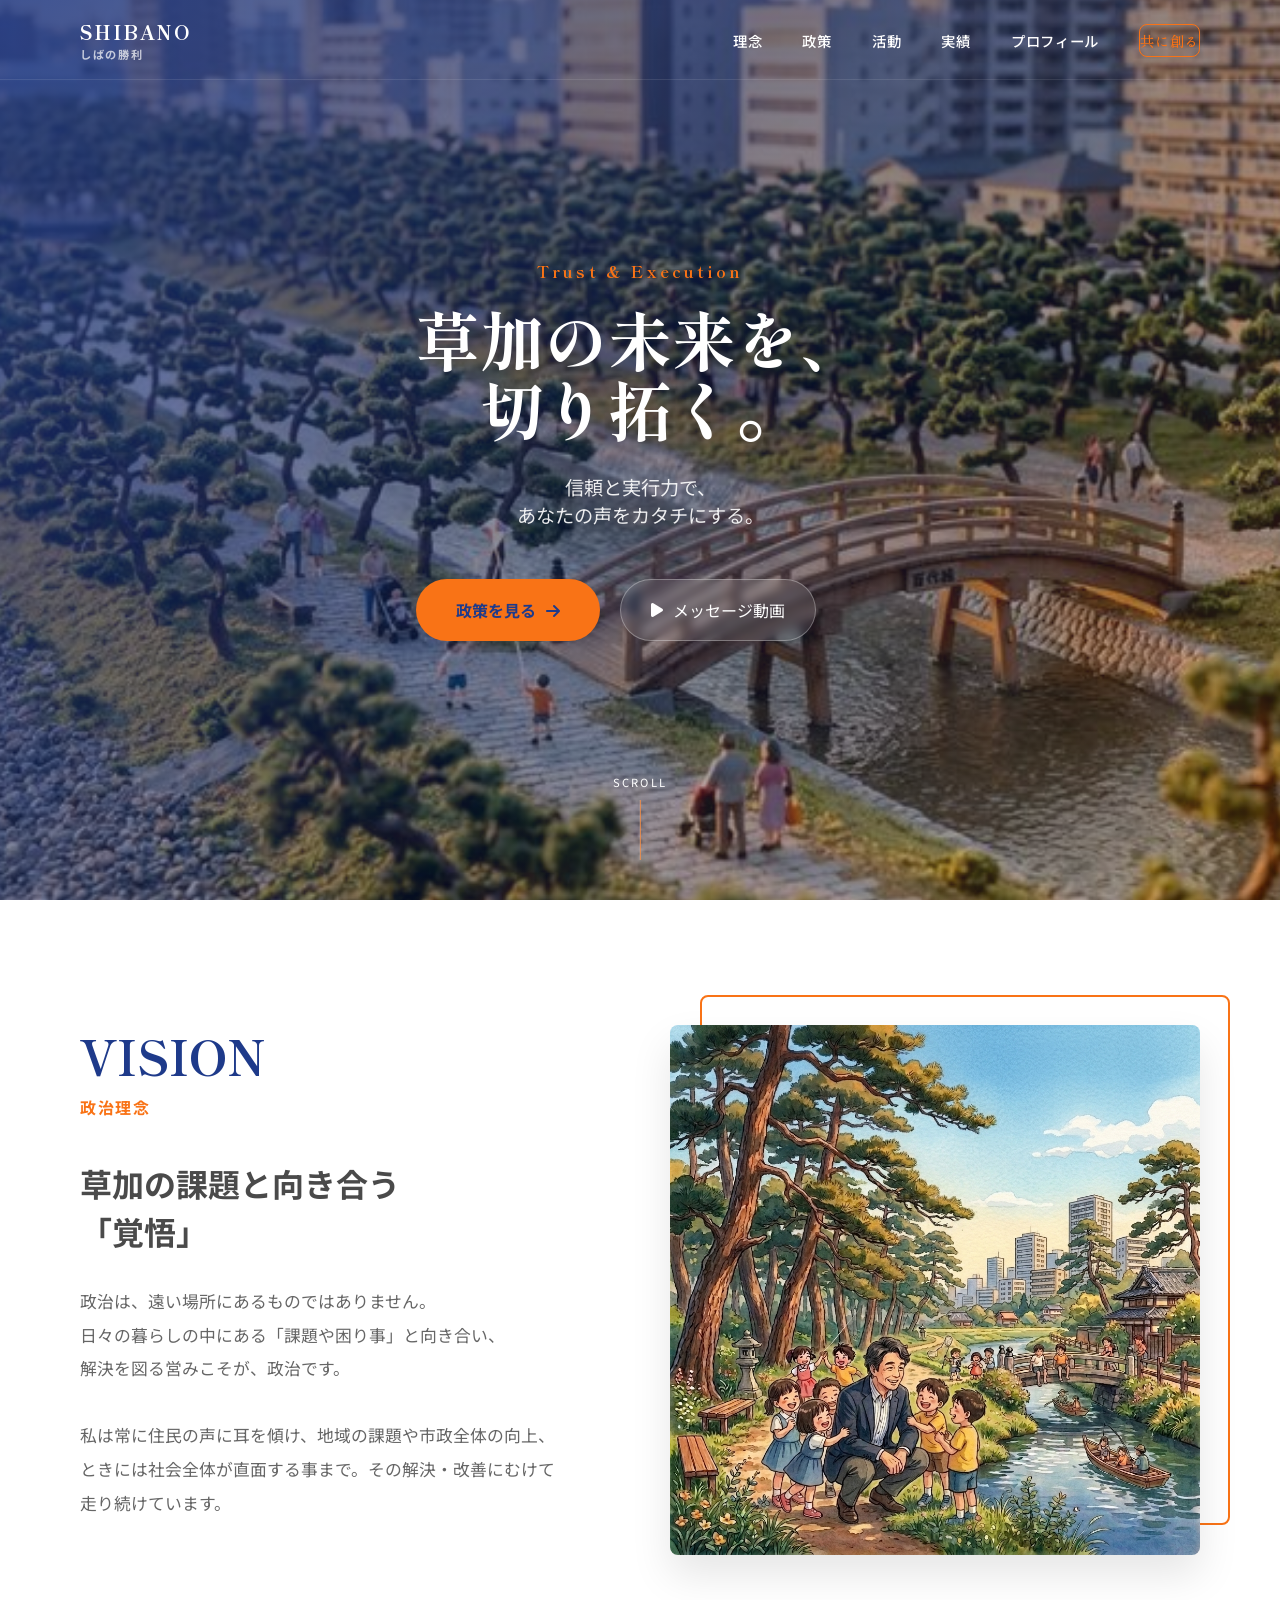
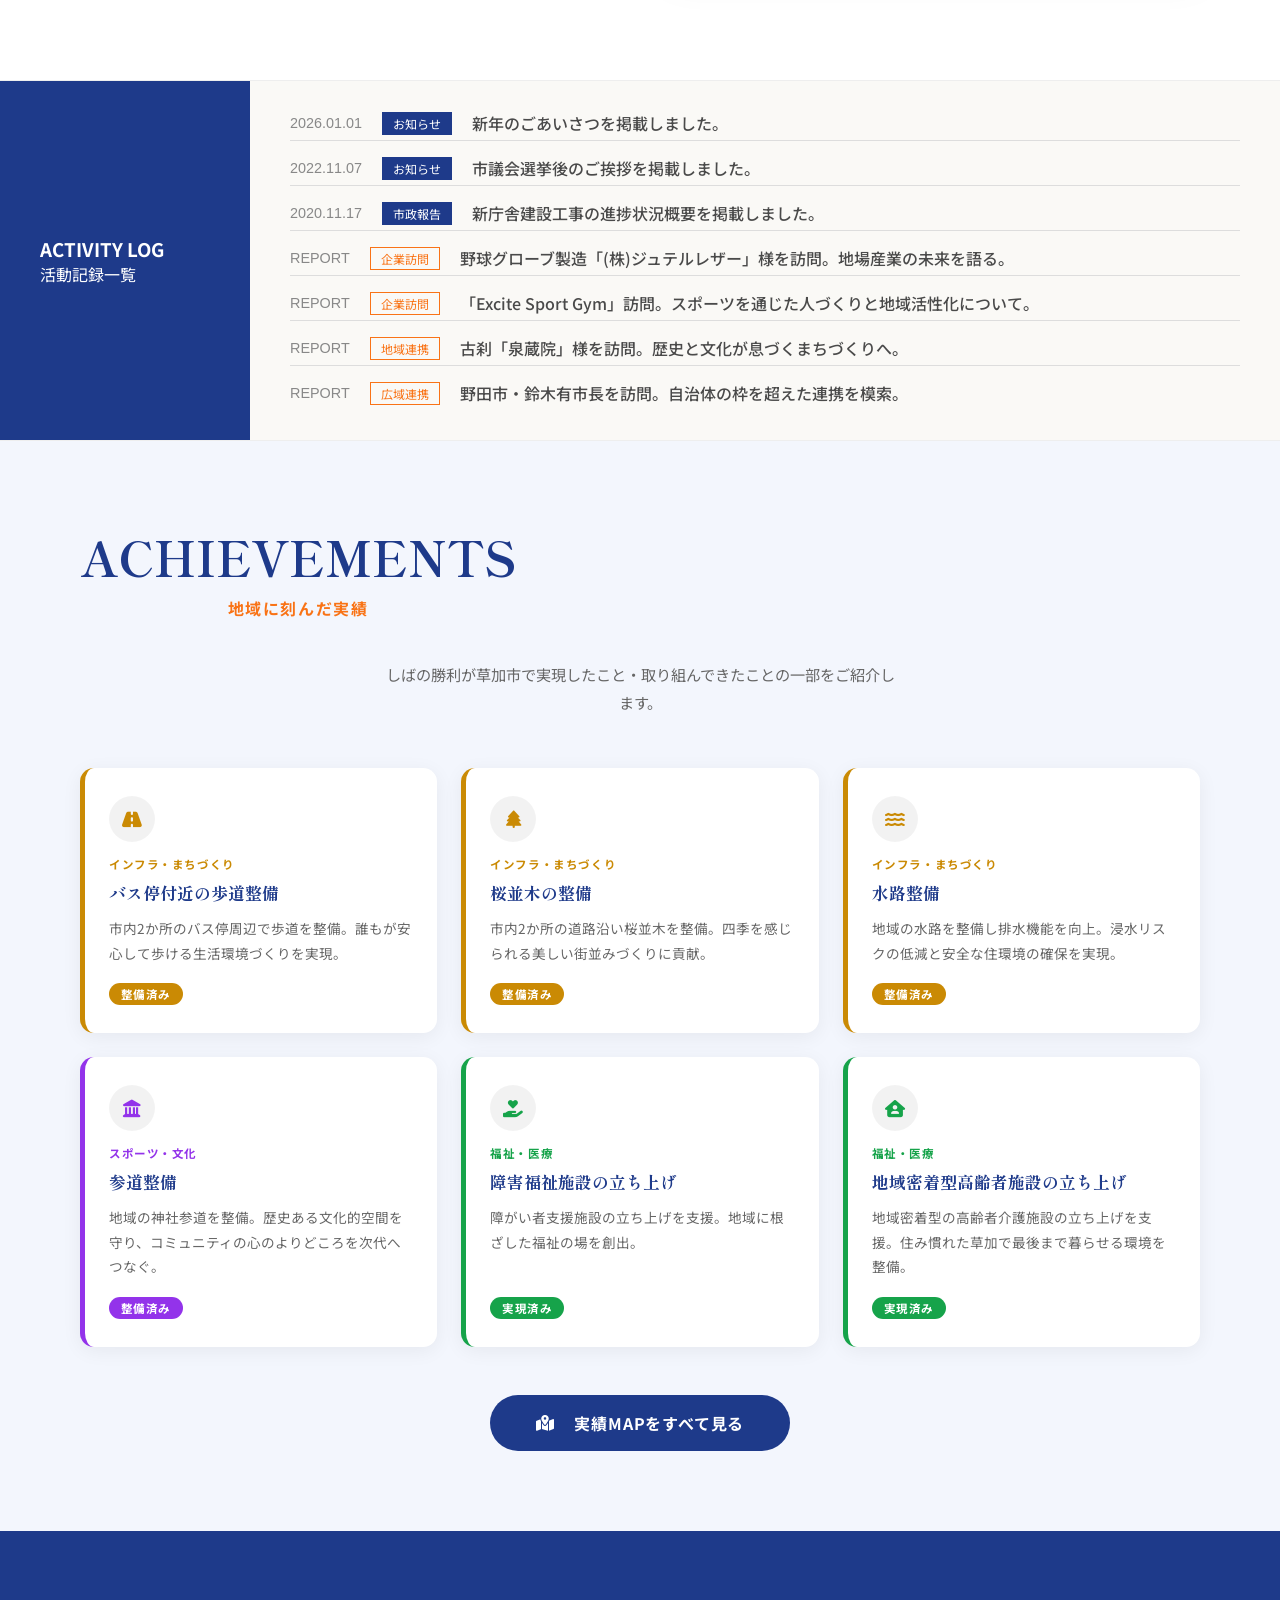
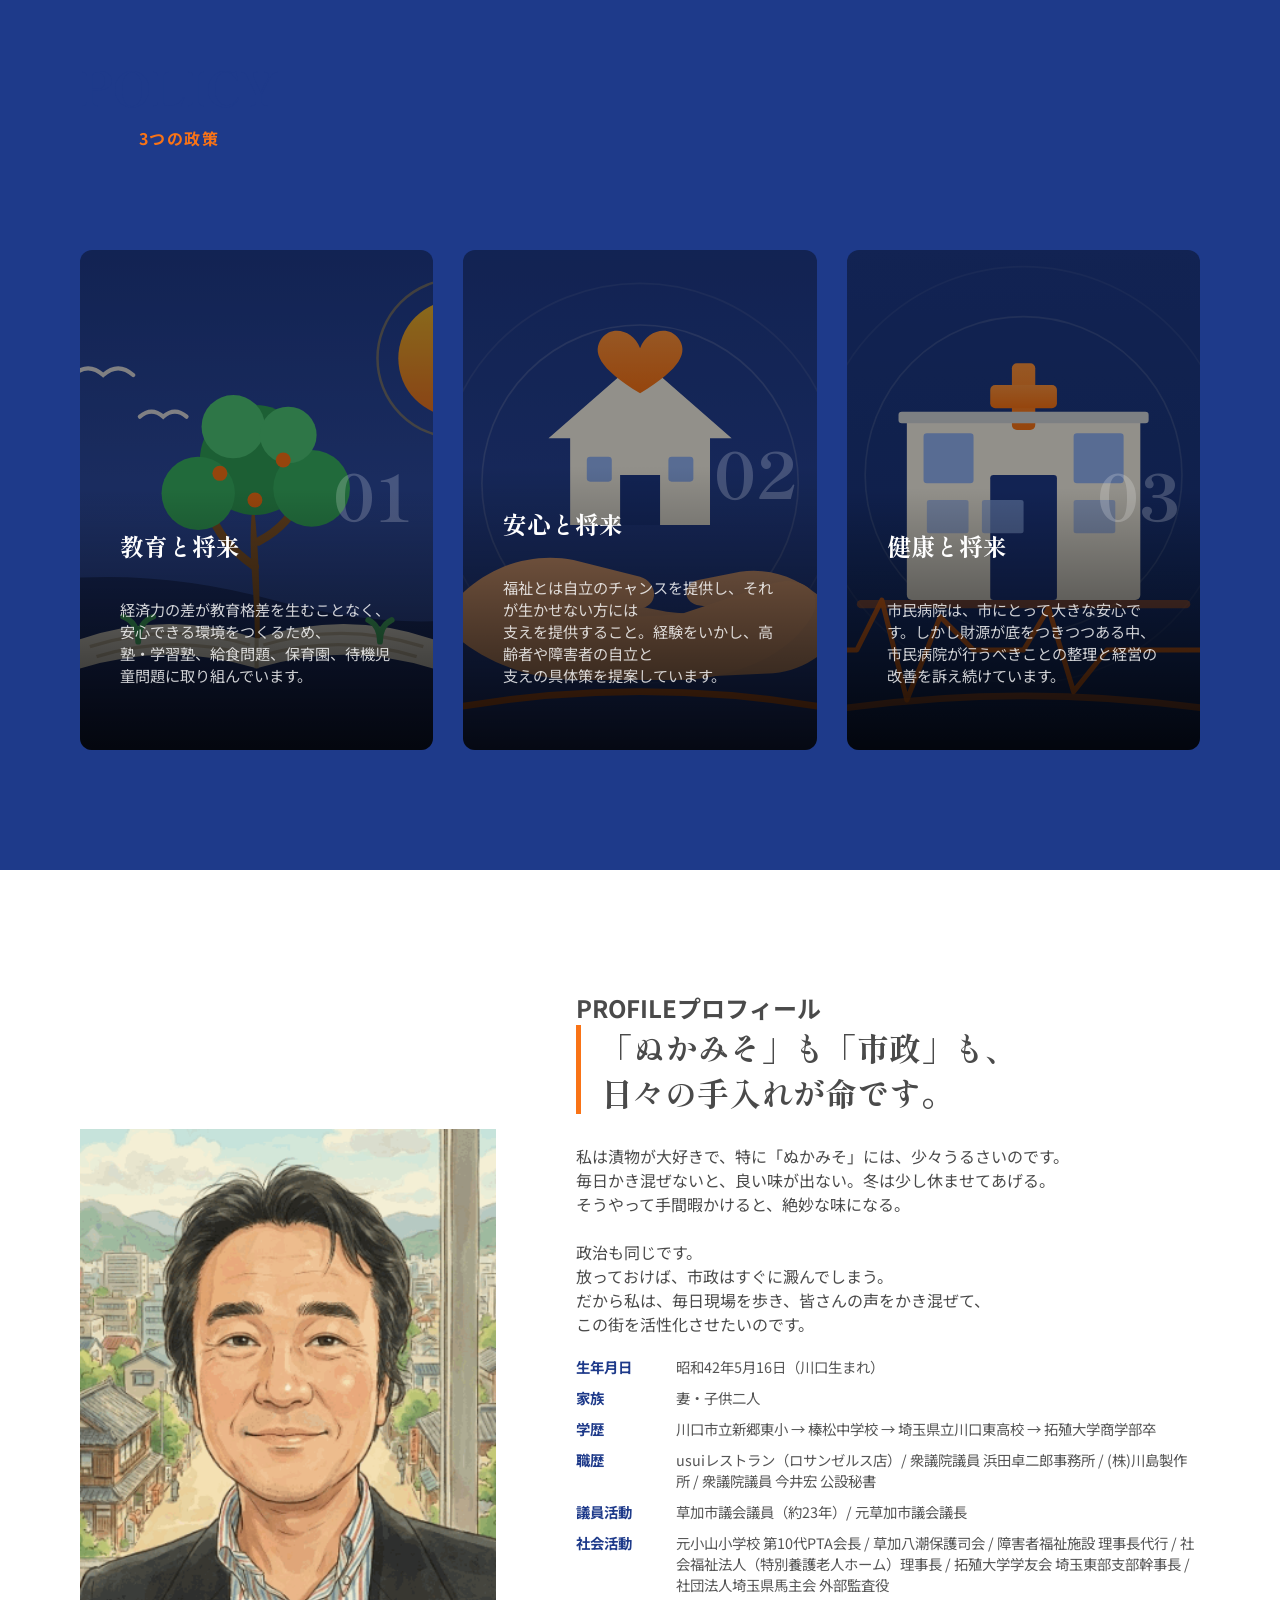
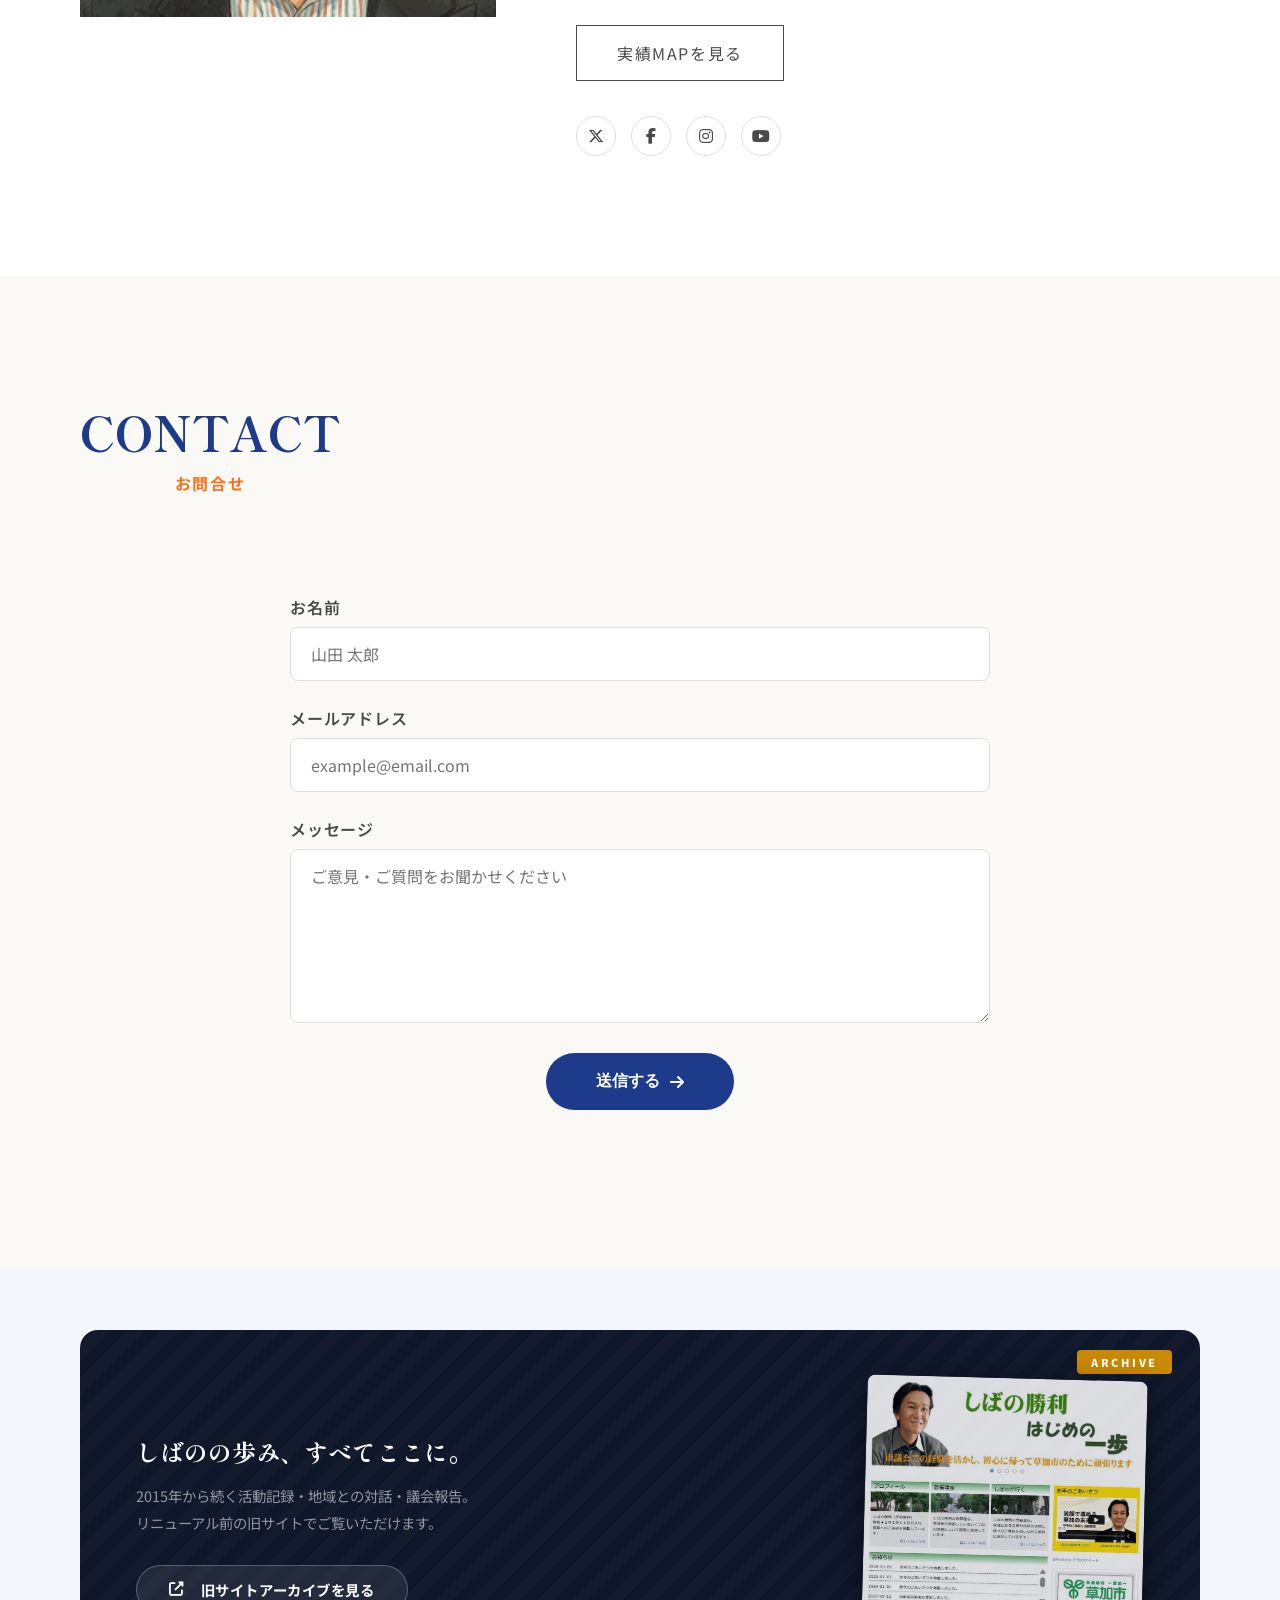
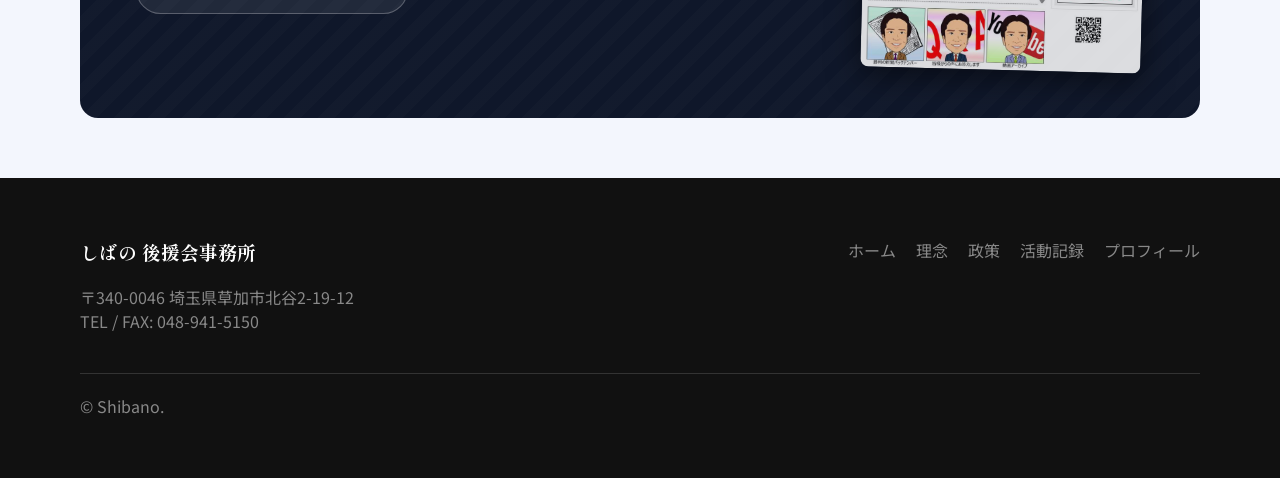
==== commit cc666058: "feat: add manga illustration to VISION section" ====
--- a/index.html
+++ b/index.html
@@ -107,8 +107,8 @@
                     <div class="vision-visual">
                         <div class="visual-rect"></div>
                         <!-- Placeholder: Ideally a candidate photo speaking passionately -->
-                        <img src="https://images.unsplash.com/photo-1577962917302-cd874c4e3169?auto=format&fit=crop&q=80&w=800"
-                            alt="City Vision">
+                        <img src="images/vision_illust.png"
+                            alt="草加の未来 しばの勝利と子供たち">
                     </div>
                 </div>
             </div>
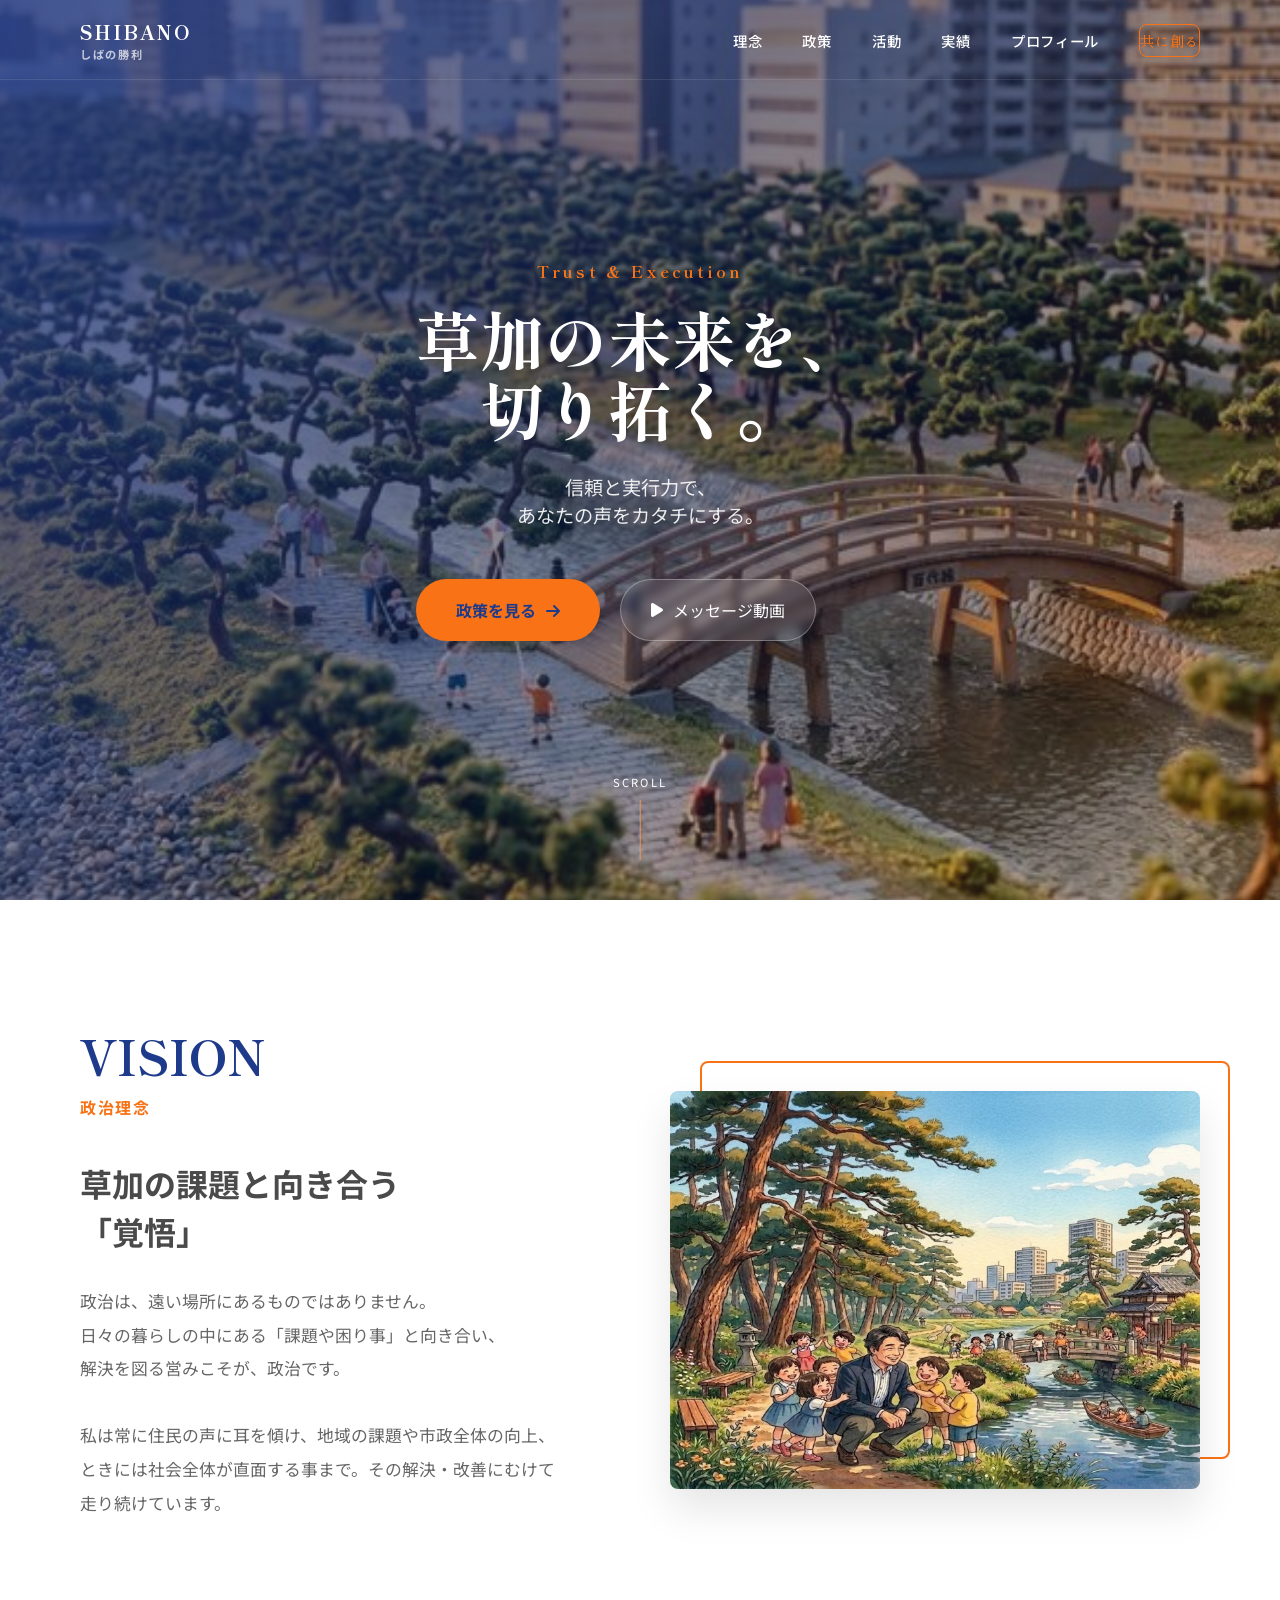
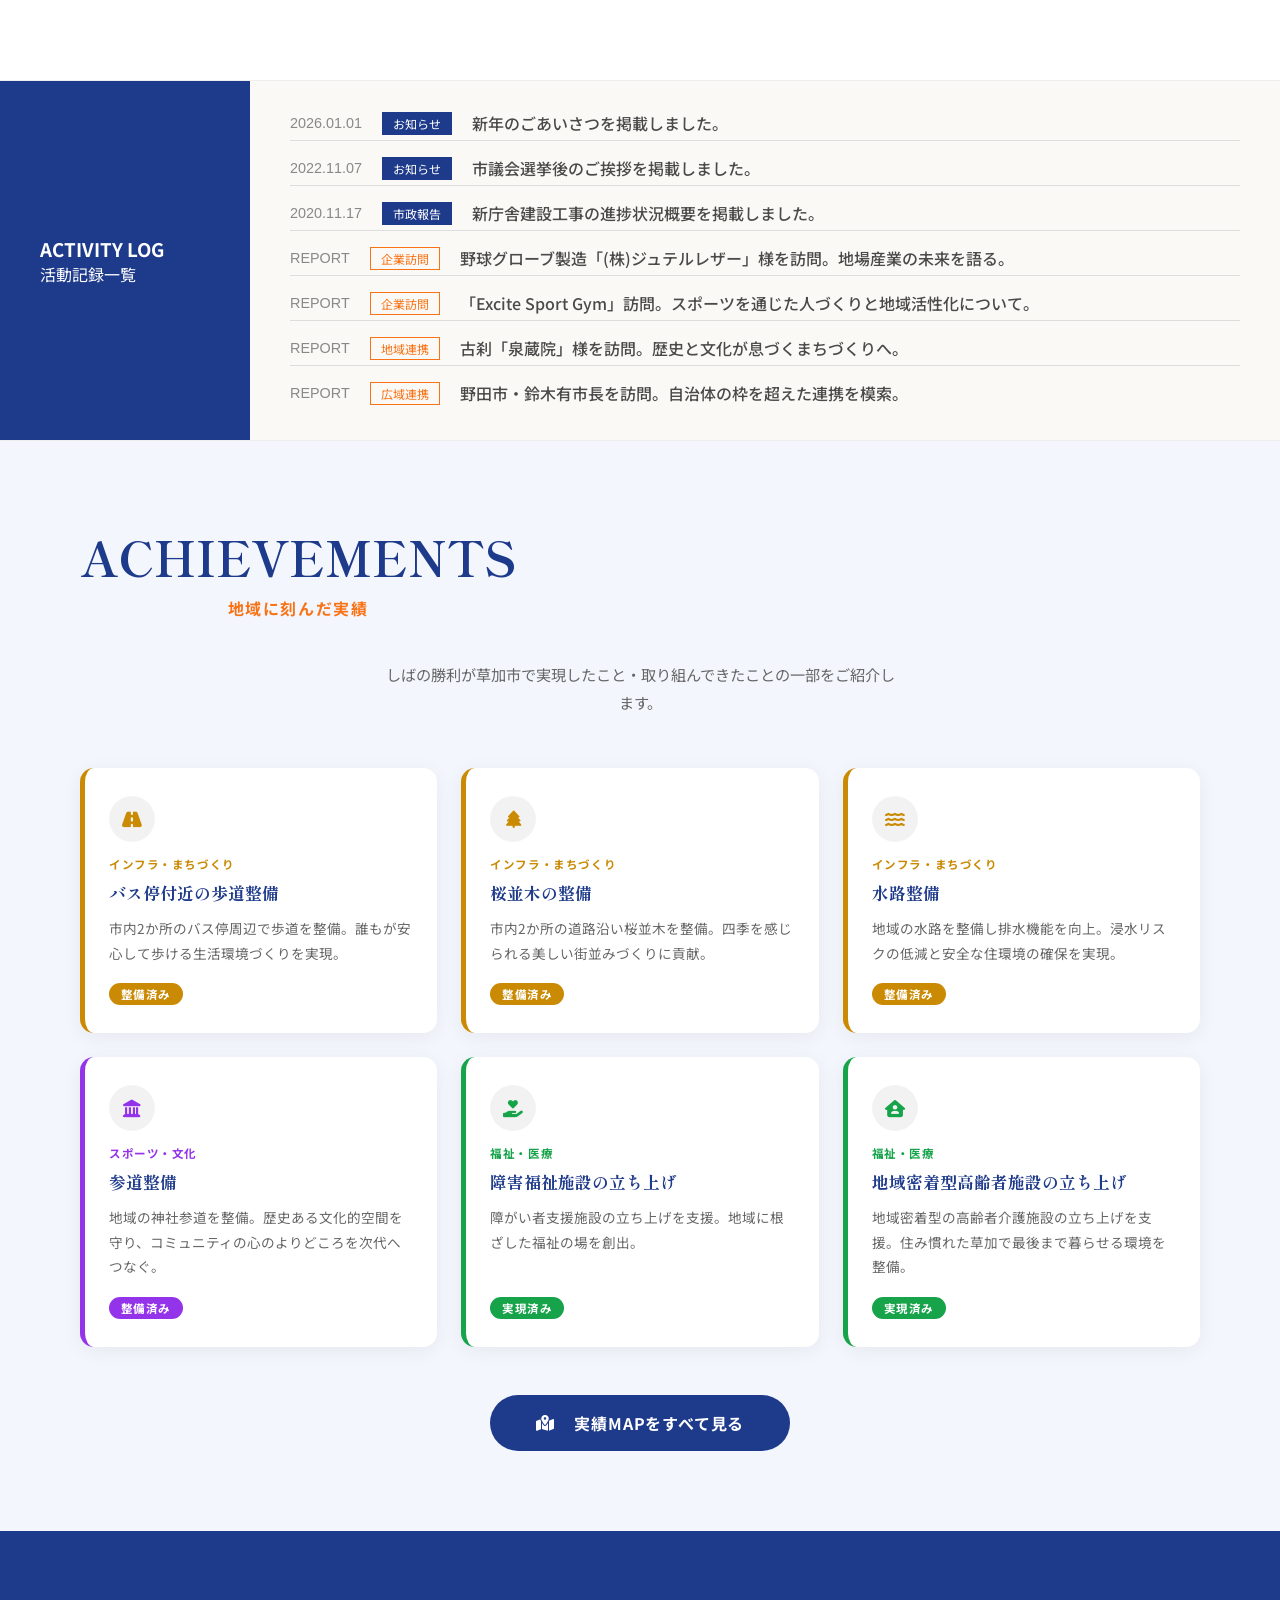
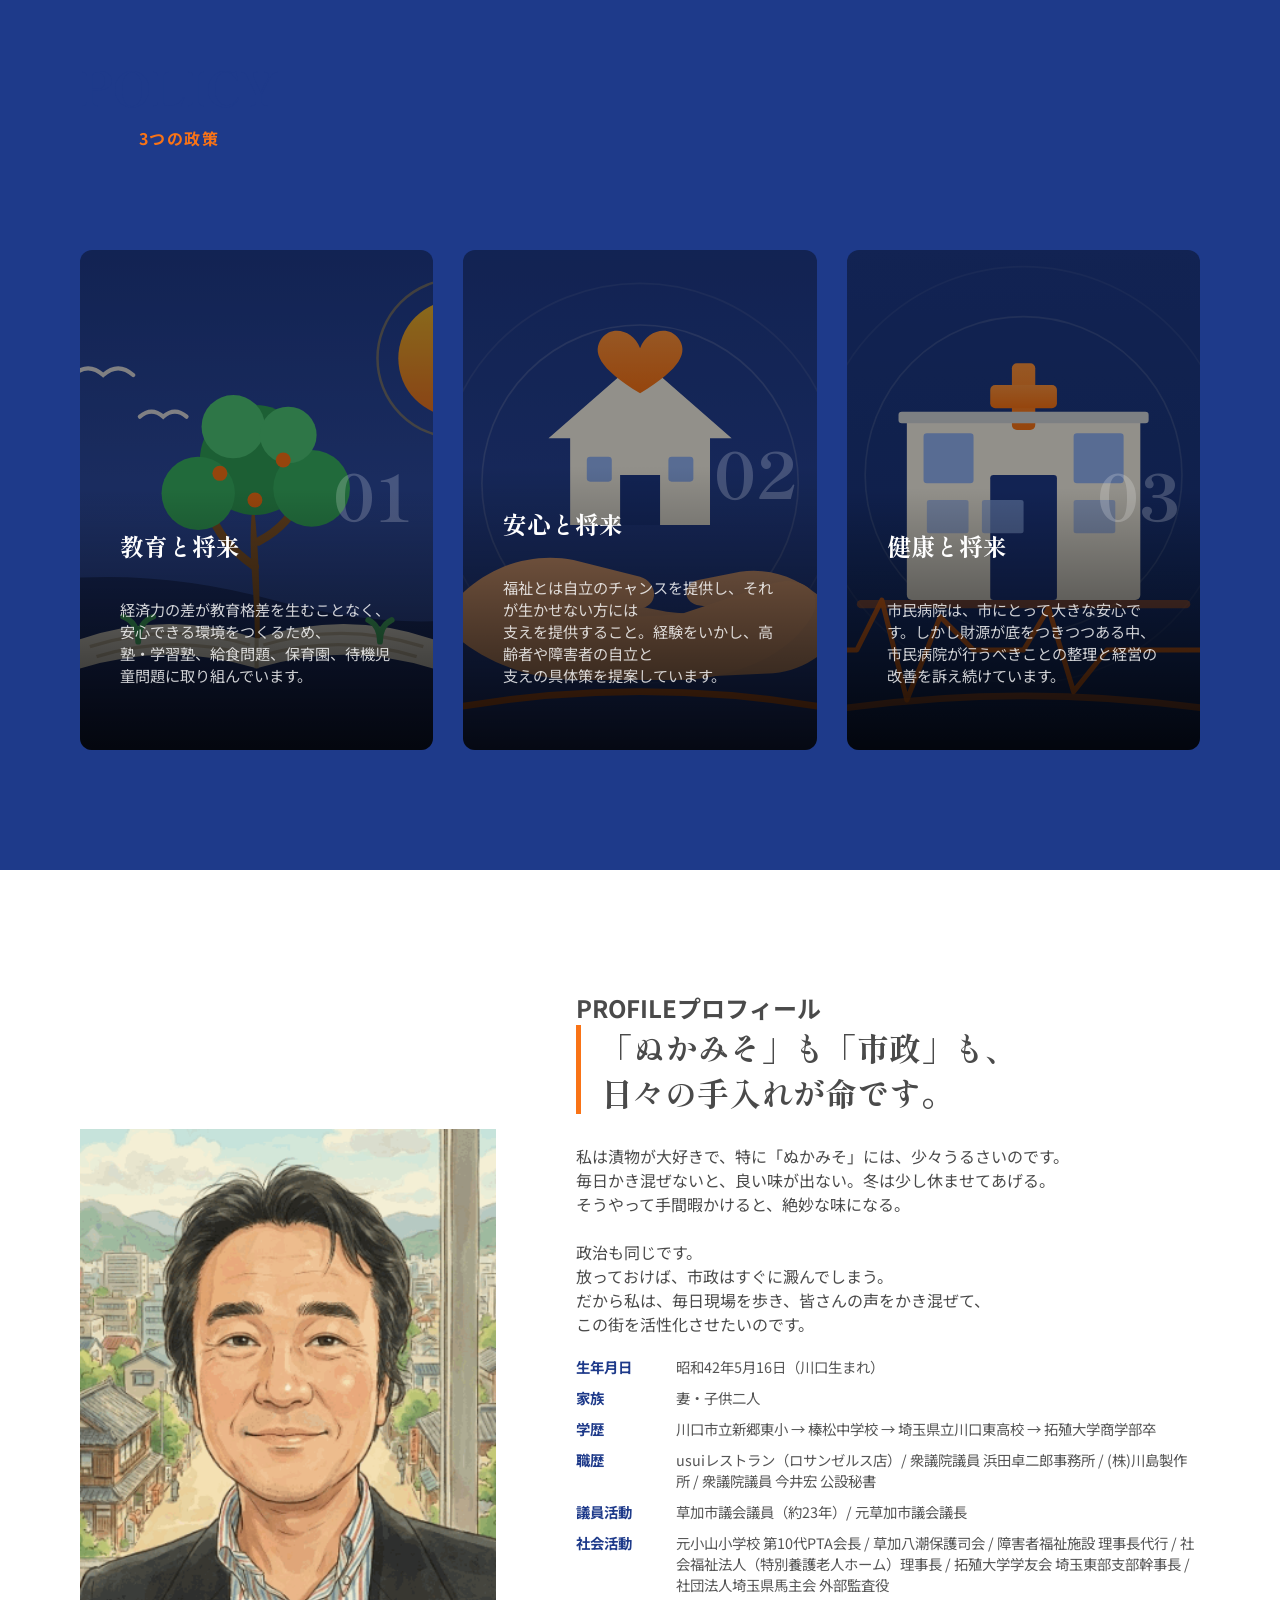
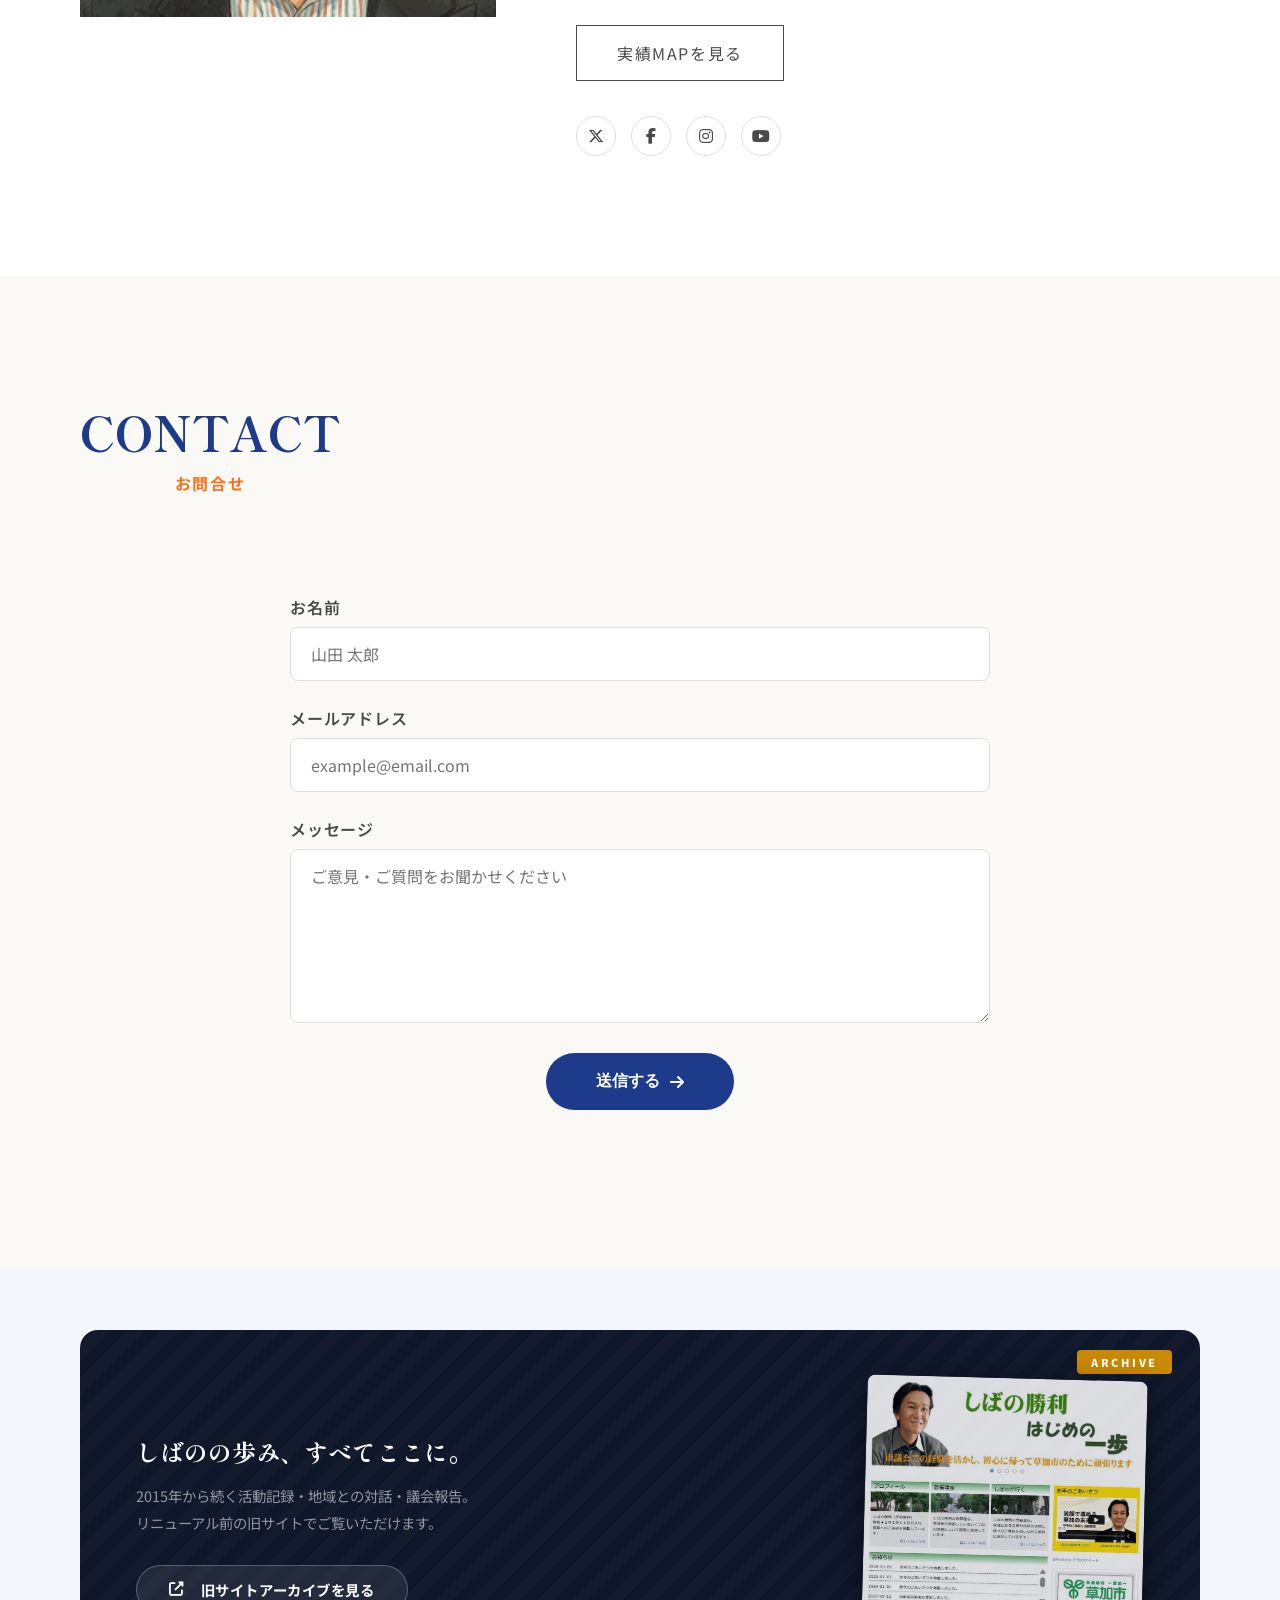
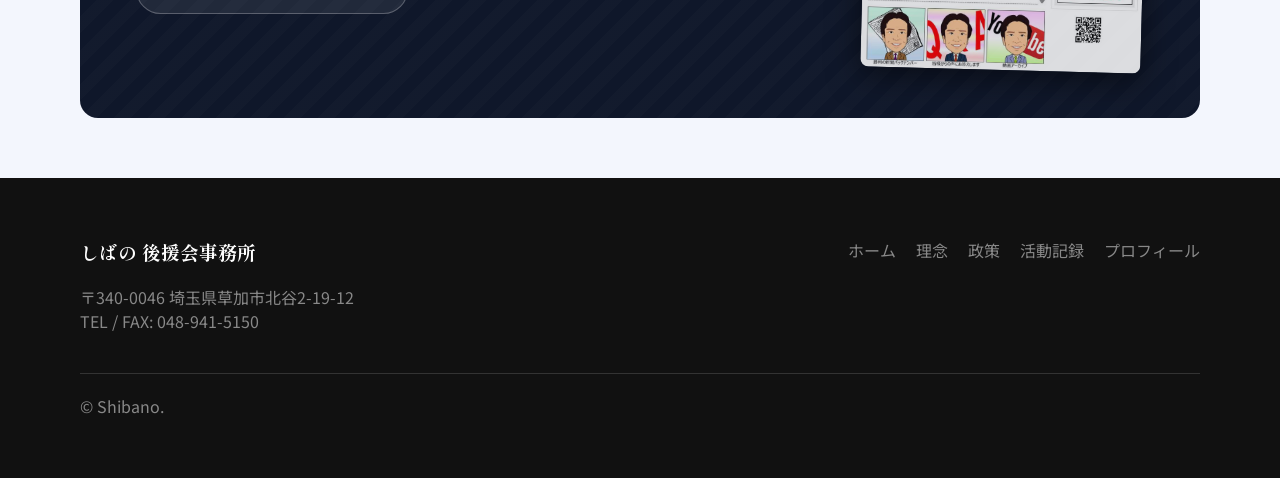
==== commit 96d14768: "perf: compress vision image PNG->JPG 977KB to 152KB" ====
--- a/index.html
+++ b/index.html
@@ -107,7 +107,7 @@
                     <div class="vision-visual">
                         <div class="visual-rect"></div>
                         <!-- Placeholder: Ideally a candidate photo speaking passionately -->
-                        <img src="images/vision_illust.png"
+                        <img src="images/vision_illust.jpg"
                             alt="草加の未来 しばの勝利と子供たち">
                     </div>
                 </div>
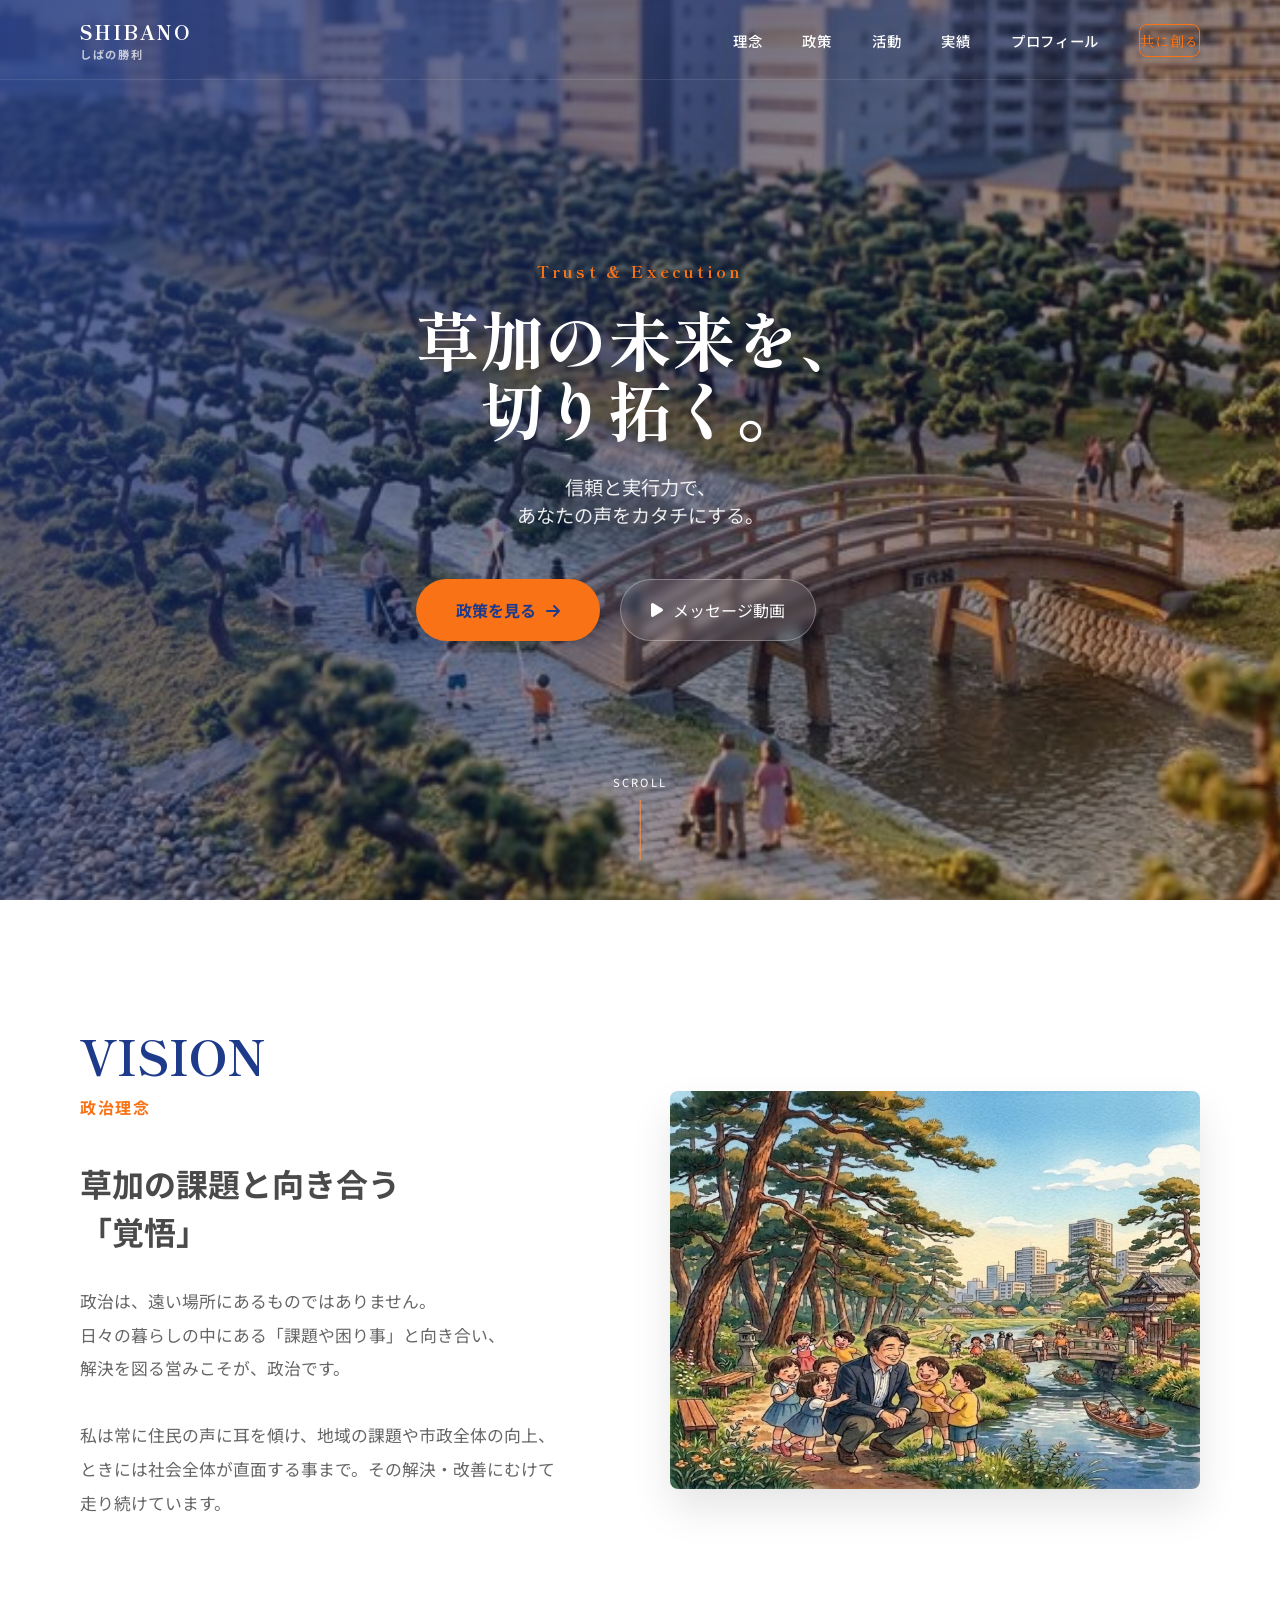
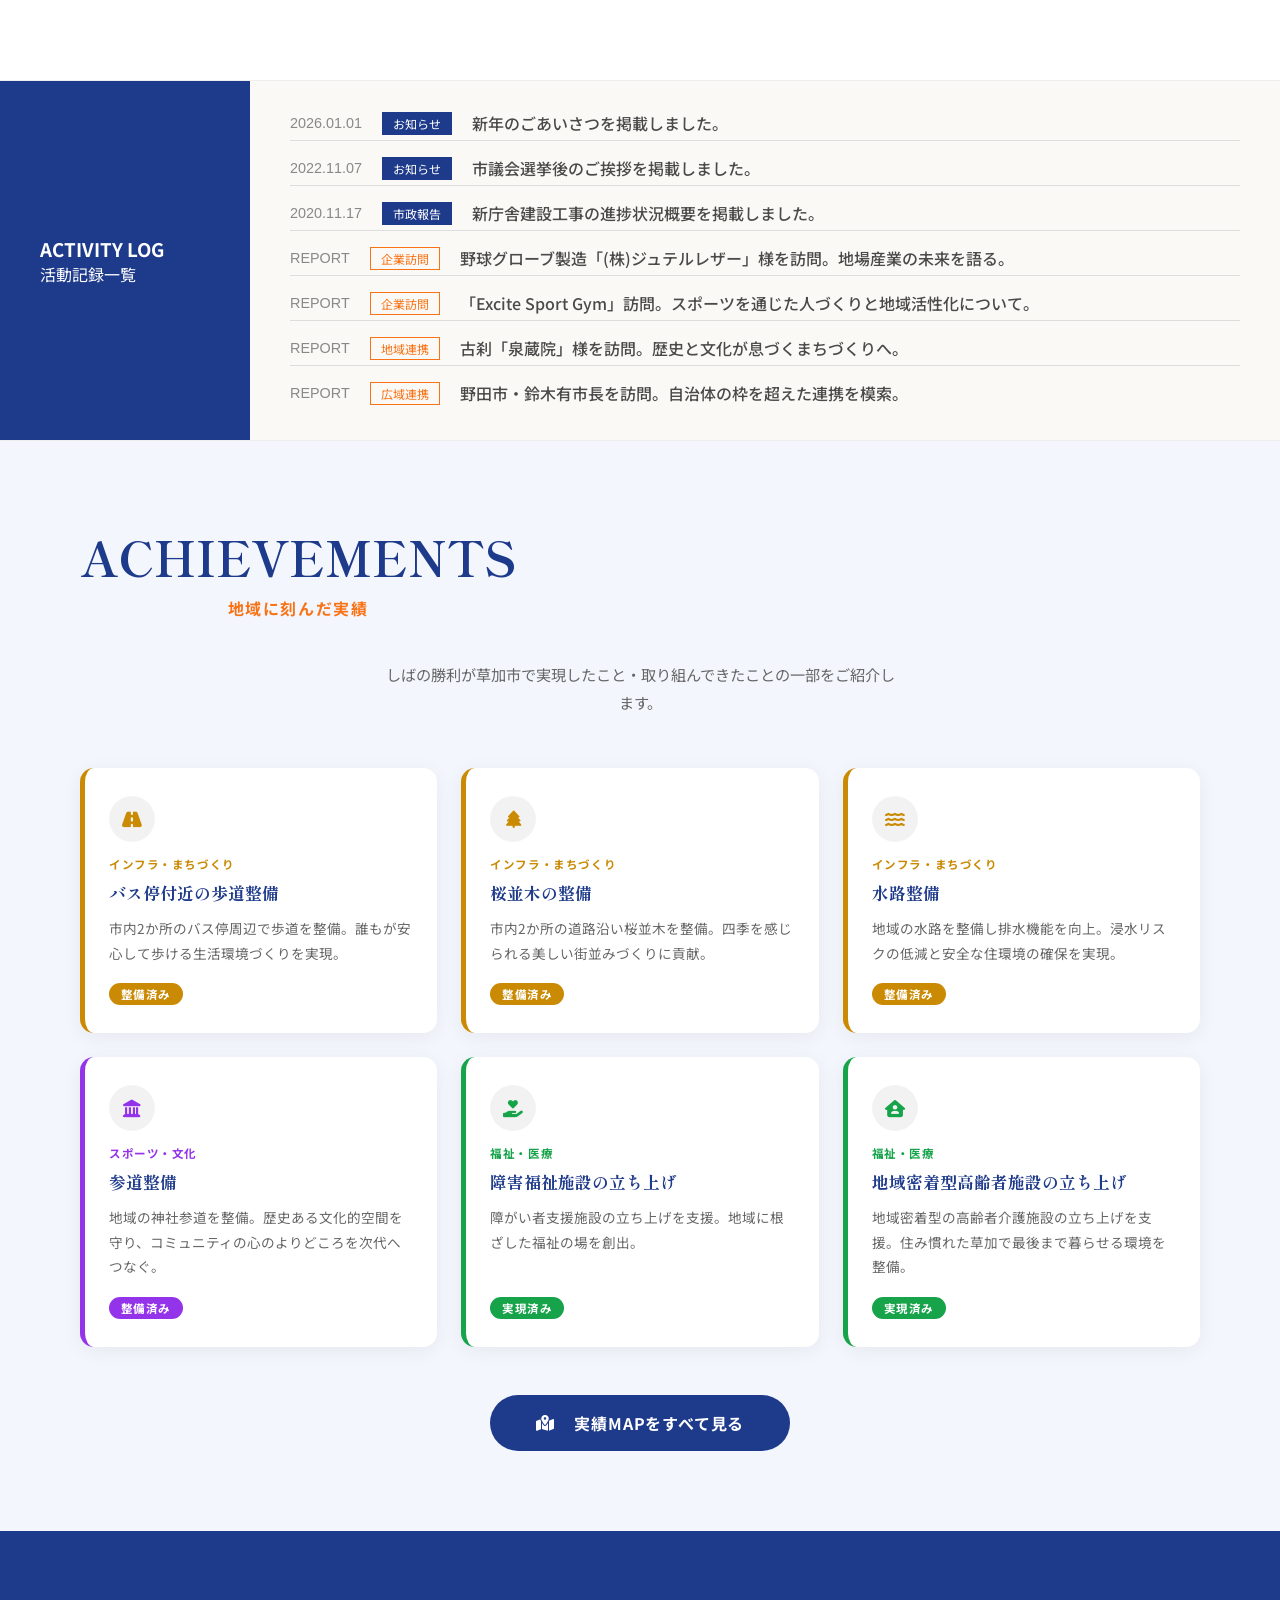
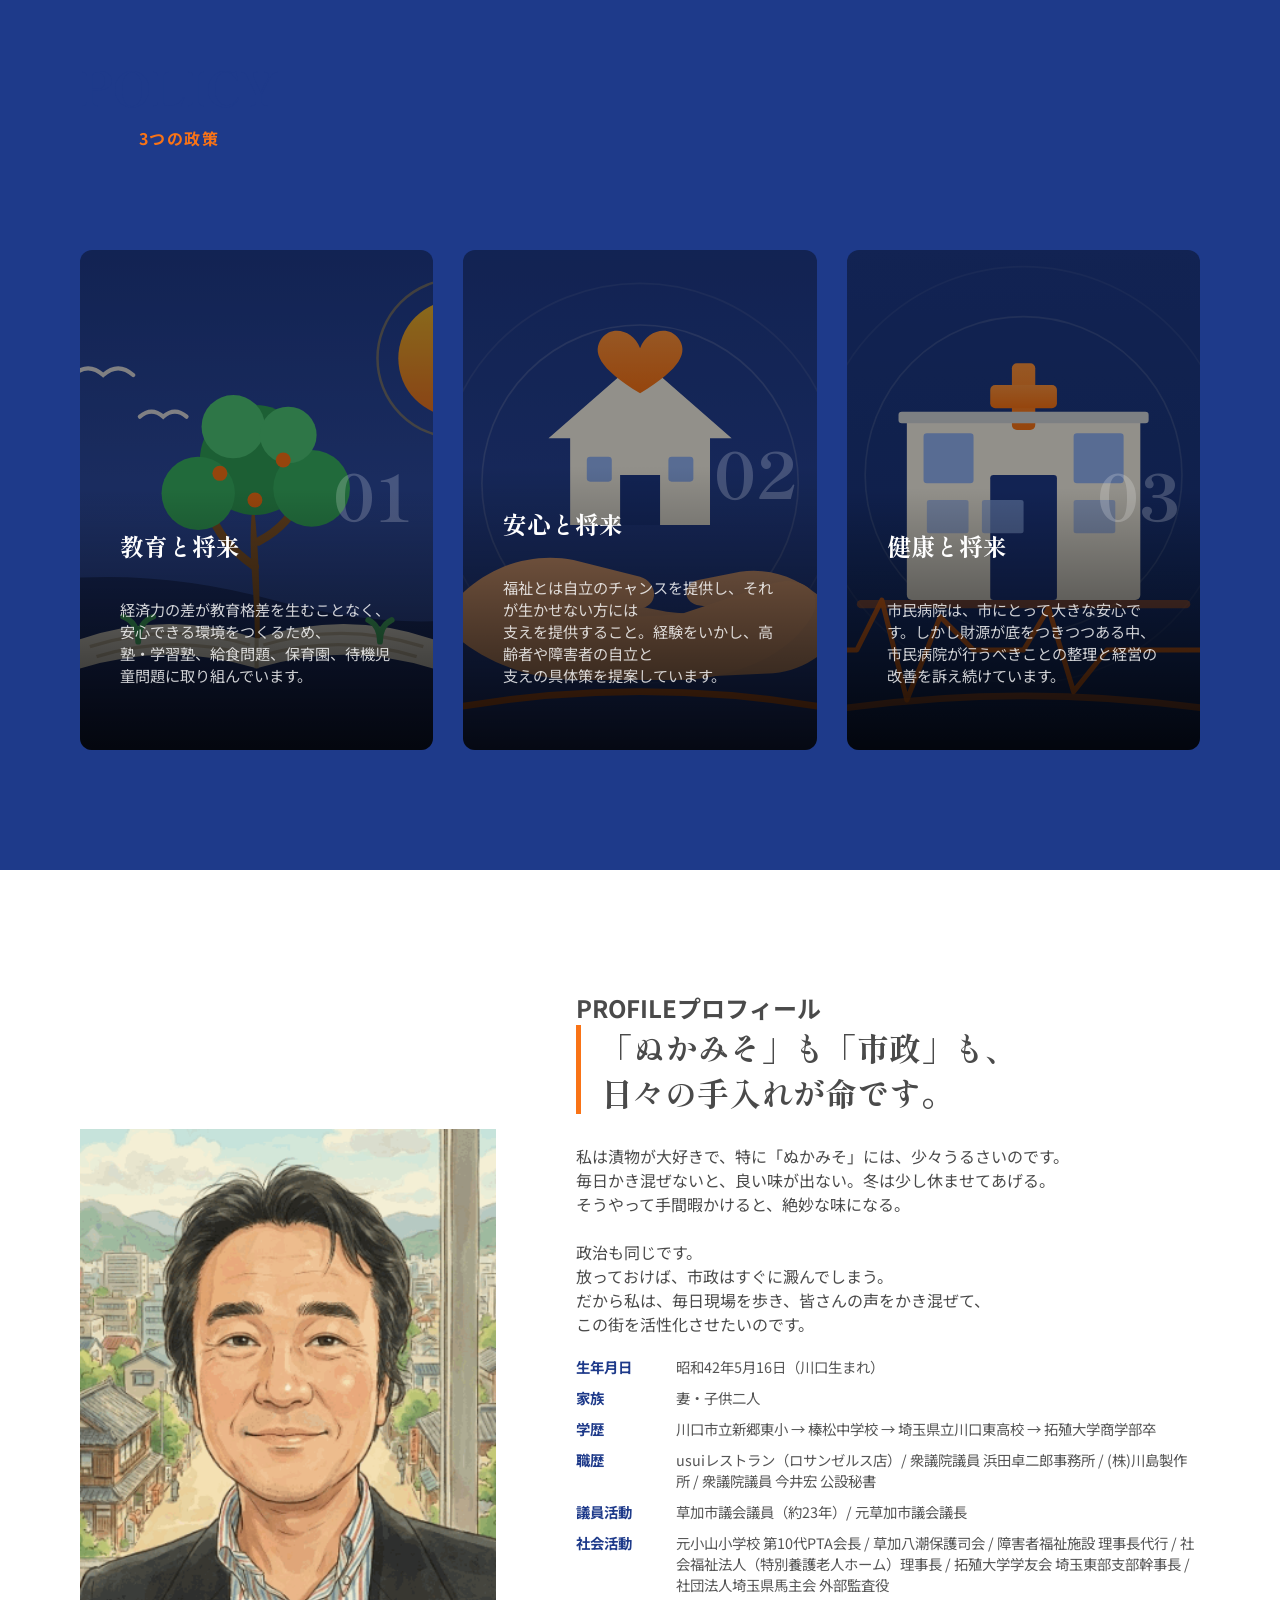
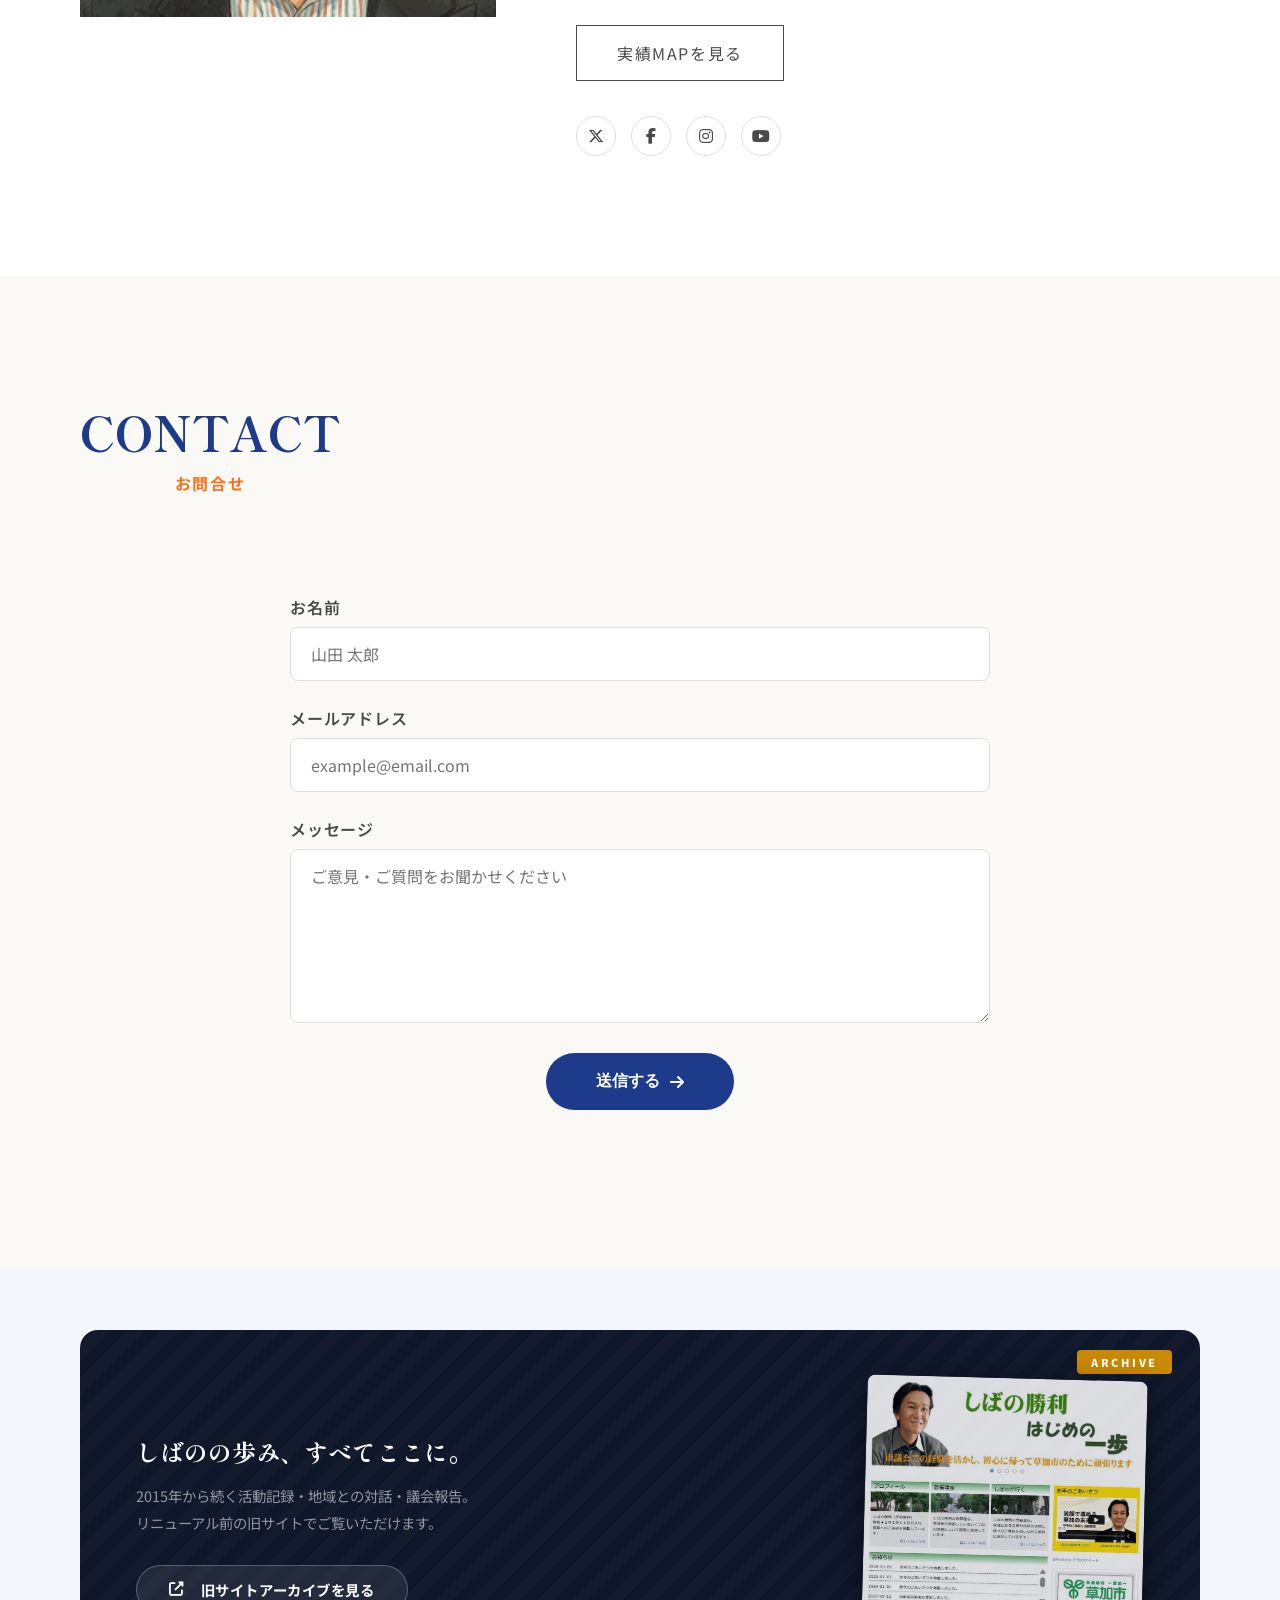
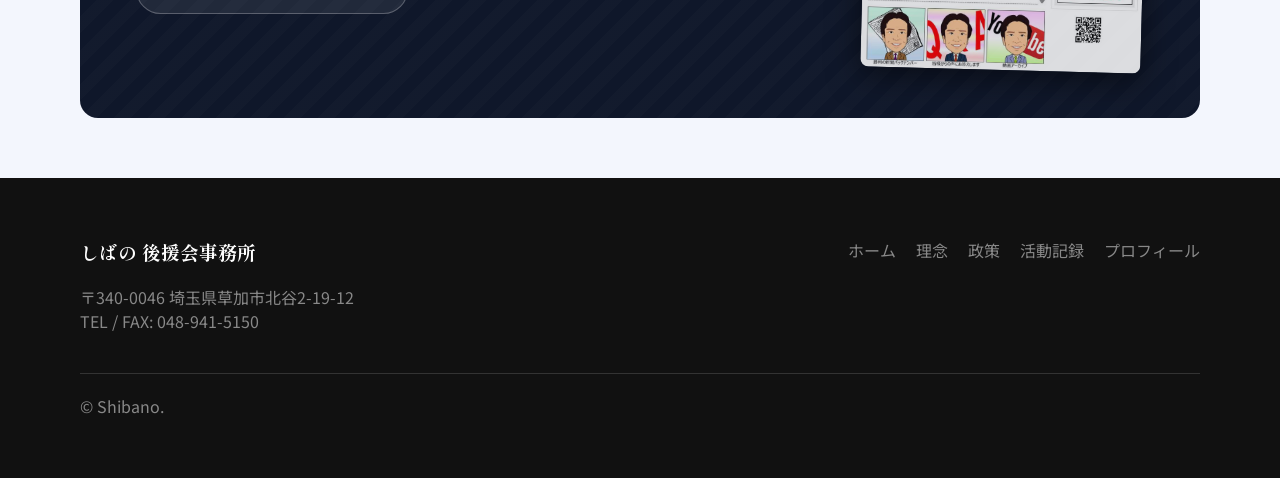
==== commit dfe315e6: "style: remove visual-rect completely from VISION section" ====
--- a/index.html
+++ b/index.html
@@ -105,7 +105,6 @@
                         </p>
                     </div>
                     <div class="vision-visual">
-                        <div class="visual-rect"></div>
                         <!-- Placeholder: Ideally a candidate photo speaking passionately -->
                         <img src="images/vision_illust.jpg"
                             alt="草加の未来 しばの勝利と子供たち">
--- a/css/style.css
+++ b/css/style.css
@@ -464,25 +464,20 @@
 .vision-visual {
     flex: 1;
     position: relative;
+    padding: 0;
 }
 
 .visual-rect {
-    position: absolute;
-    top: -30px;
-    right: -30px;
-    width: 100%;
-    height: 100%;
-    border: 2px solid var(--c-secondary);
-    border-radius: 8px;
-    z-index: 0;
+    display: none; /* Removed */
 }
 
 .vision-visual img {
     position: relative;
     z-index: 1;
     object-fit: cover;
+    border-radius: 8px;
+    width: 100%;
     box-shadow: 0 20px 40px rgba(0, 0, 0, 0.1);
-    border-radius: 8px;
 }
 
 /* ==========================================================================
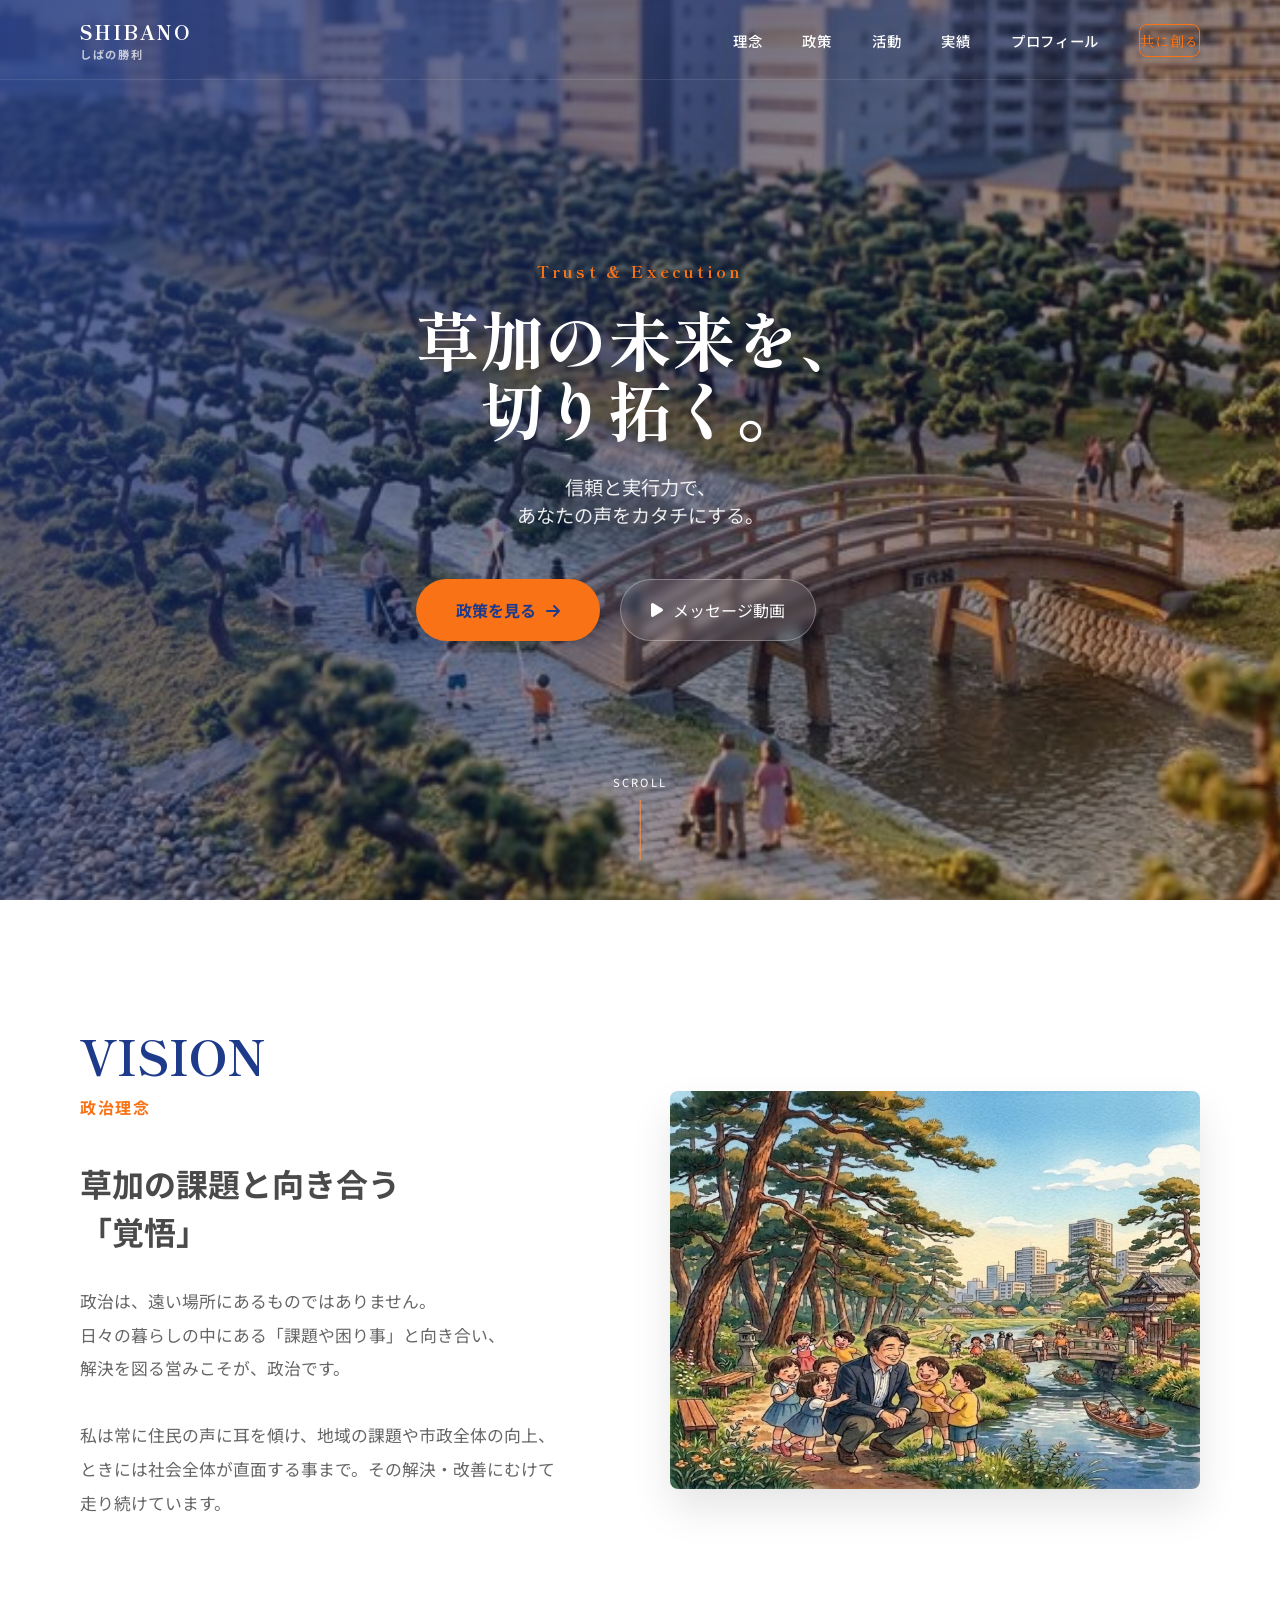
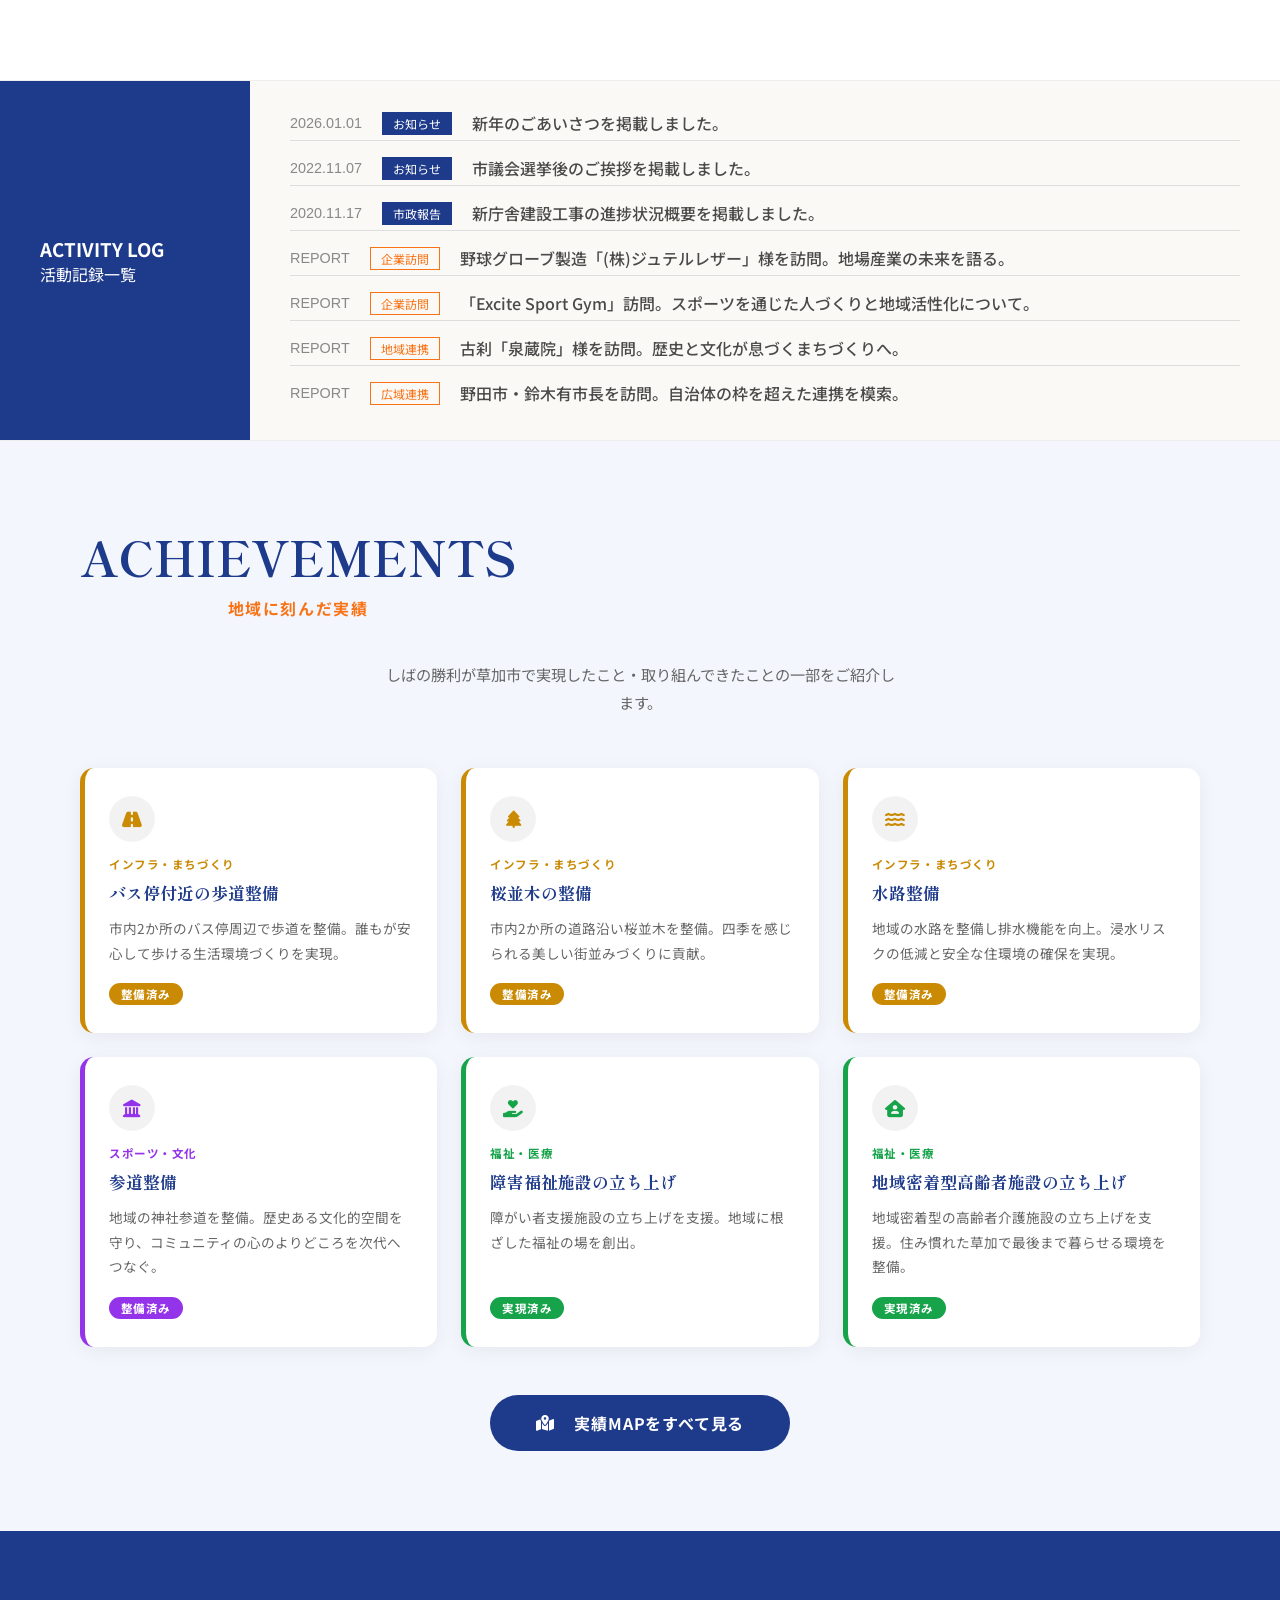
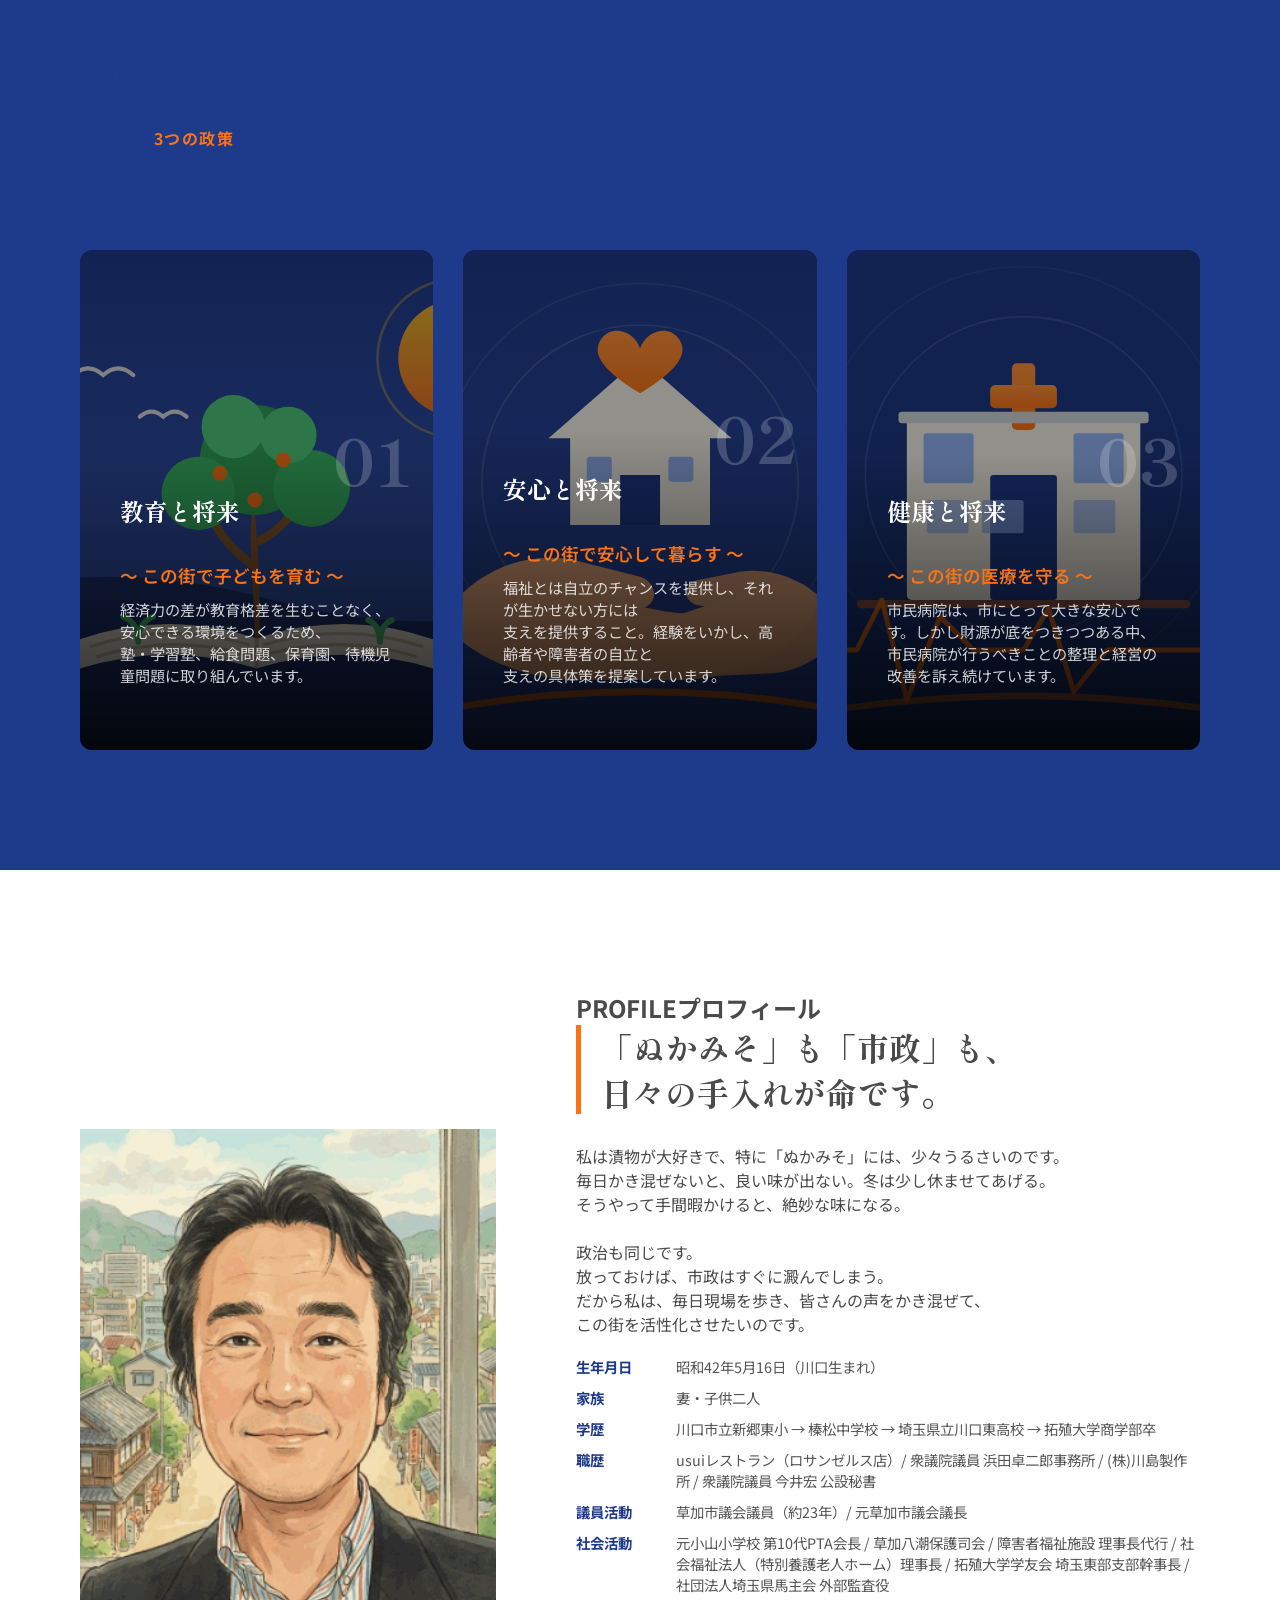
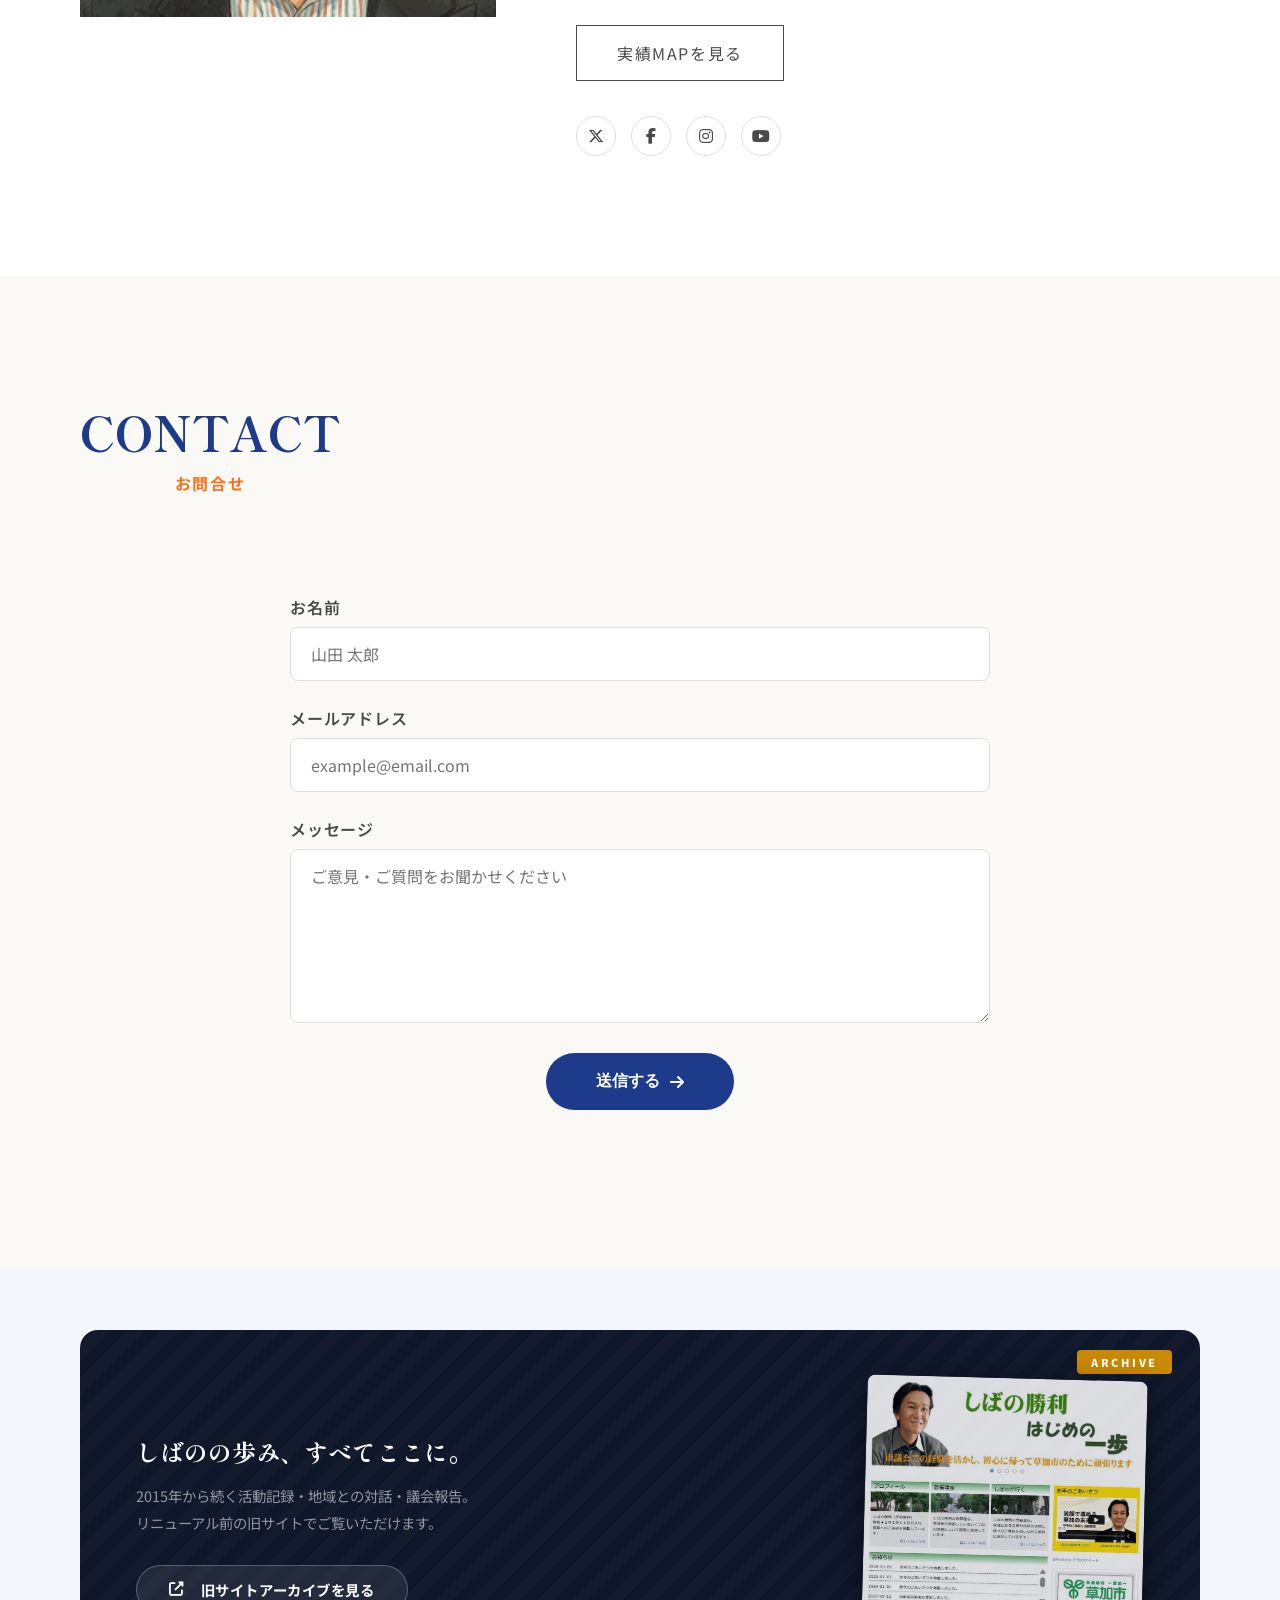
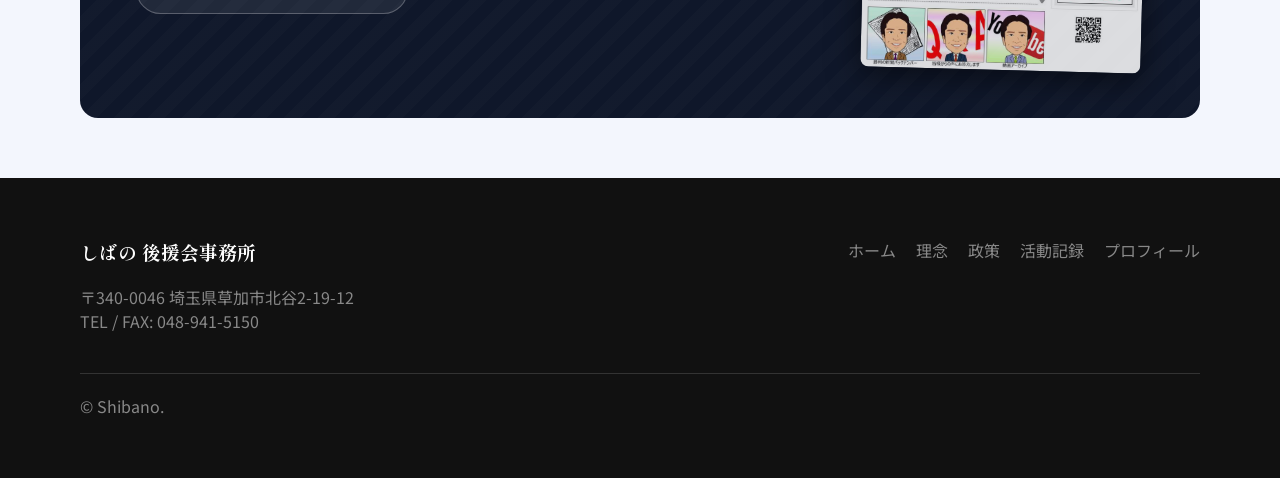
==== commit 382b6227: "feat: change policy title to MISSION and add subtitles" ====
--- a/index.html
+++ b/index.html
@@ -232,7 +232,7 @@
             <div class="bg-shape"></div>
             <div class="container">
                 <h2 class="section-heading text-center" data-aos="fade-up">
-                    POLICY <span class="jp">3つの政策</span>
+                    MISSION <span class="jp">3つの政策</span>
                 </h2>
                 <div class="policy-grid">
                     <!-- Policy 1 -->
@@ -243,6 +243,7 @@
                         <div class="card-content">
                             <span class="num">01</span>
                             <h3>教育と将来</h3>
+                            <p class="policy-subtitle">〜 この街で子どもを育む 〜</p>
                              <p>経済力の差が教育格差を生むことなく、安心できる環境をつくるため、<br>塾・学習塾、給食問題、保育園、待機児童問題に取り組んでいます。</p>
                             <span class="arrow-icon"><i class="fas fa-arrow-right"></i></span>
                         </div>
@@ -255,6 +256,7 @@
                         <div class="card-content">
                             <span class="num">02</span>
                             <h3>安心と将来</h3>
+                            <p class="policy-subtitle">〜 この街で安心して暮らす 〜</p>
                              <p>福祉とは自立のチャンスを提供し、それが生かせない方には<br>支えを提供すること。経験をいかし、高齢者や障害者の自立と<br>支えの具体策を提案しています。</p>
                             <span class="arrow-icon"><i class="fas fa-arrow-right"></i></span>
                         </div>
@@ -267,6 +269,7 @@
                         <div class="card-content">
                             <span class="num">03</span>
                             <h3>健康と将来</h3>
+                            <p class="policy-subtitle">〜 この街の医療を守る 〜</p>
                             <p>市民病院は、市にとって大きな安心です。しかし財源が底をつきつつある中、<br>市民病院が行うべきことの整理と経営の改善を訴え続けています。</p>
                             <span class="arrow-icon"><i class="fas fa-arrow-right"></i></span>
                         </div>
--- a/css/style.css
+++ b/css/style.css
@@ -623,6 +623,16 @@
     font-size: 1.5rem;
     margin-bottom: 15px;
     font-family: var(--f-serif);
+}
+
+.policy-card .policy-subtitle {
+    font-size: 1.1rem;
+    color: var(--c-secondary);
+    font-weight: 600;
+    margin-bottom: 10px;
+    opacity: 1 !important; /* overrides card hover/default opacity */
+    transform: translateY(20px);
+    transition: transform 0.4s ease;
 }
 
 .policy-card p {
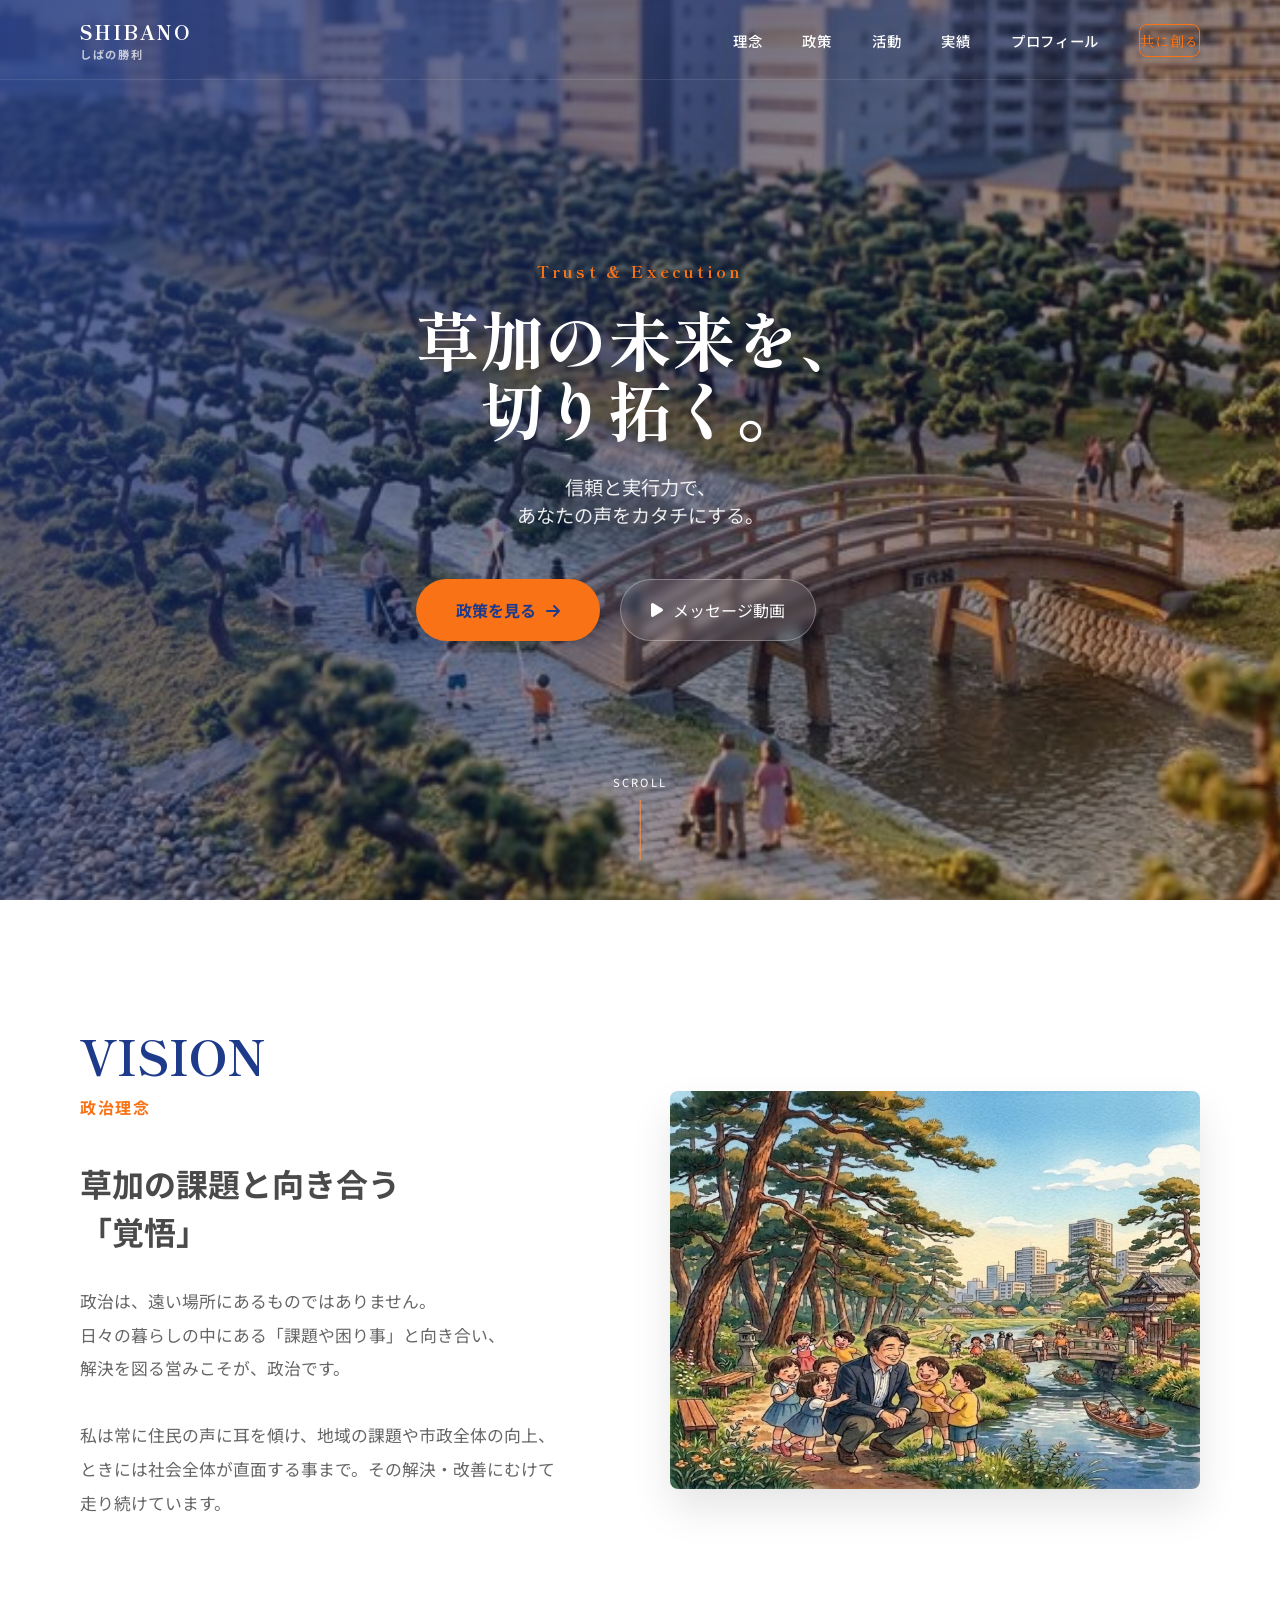
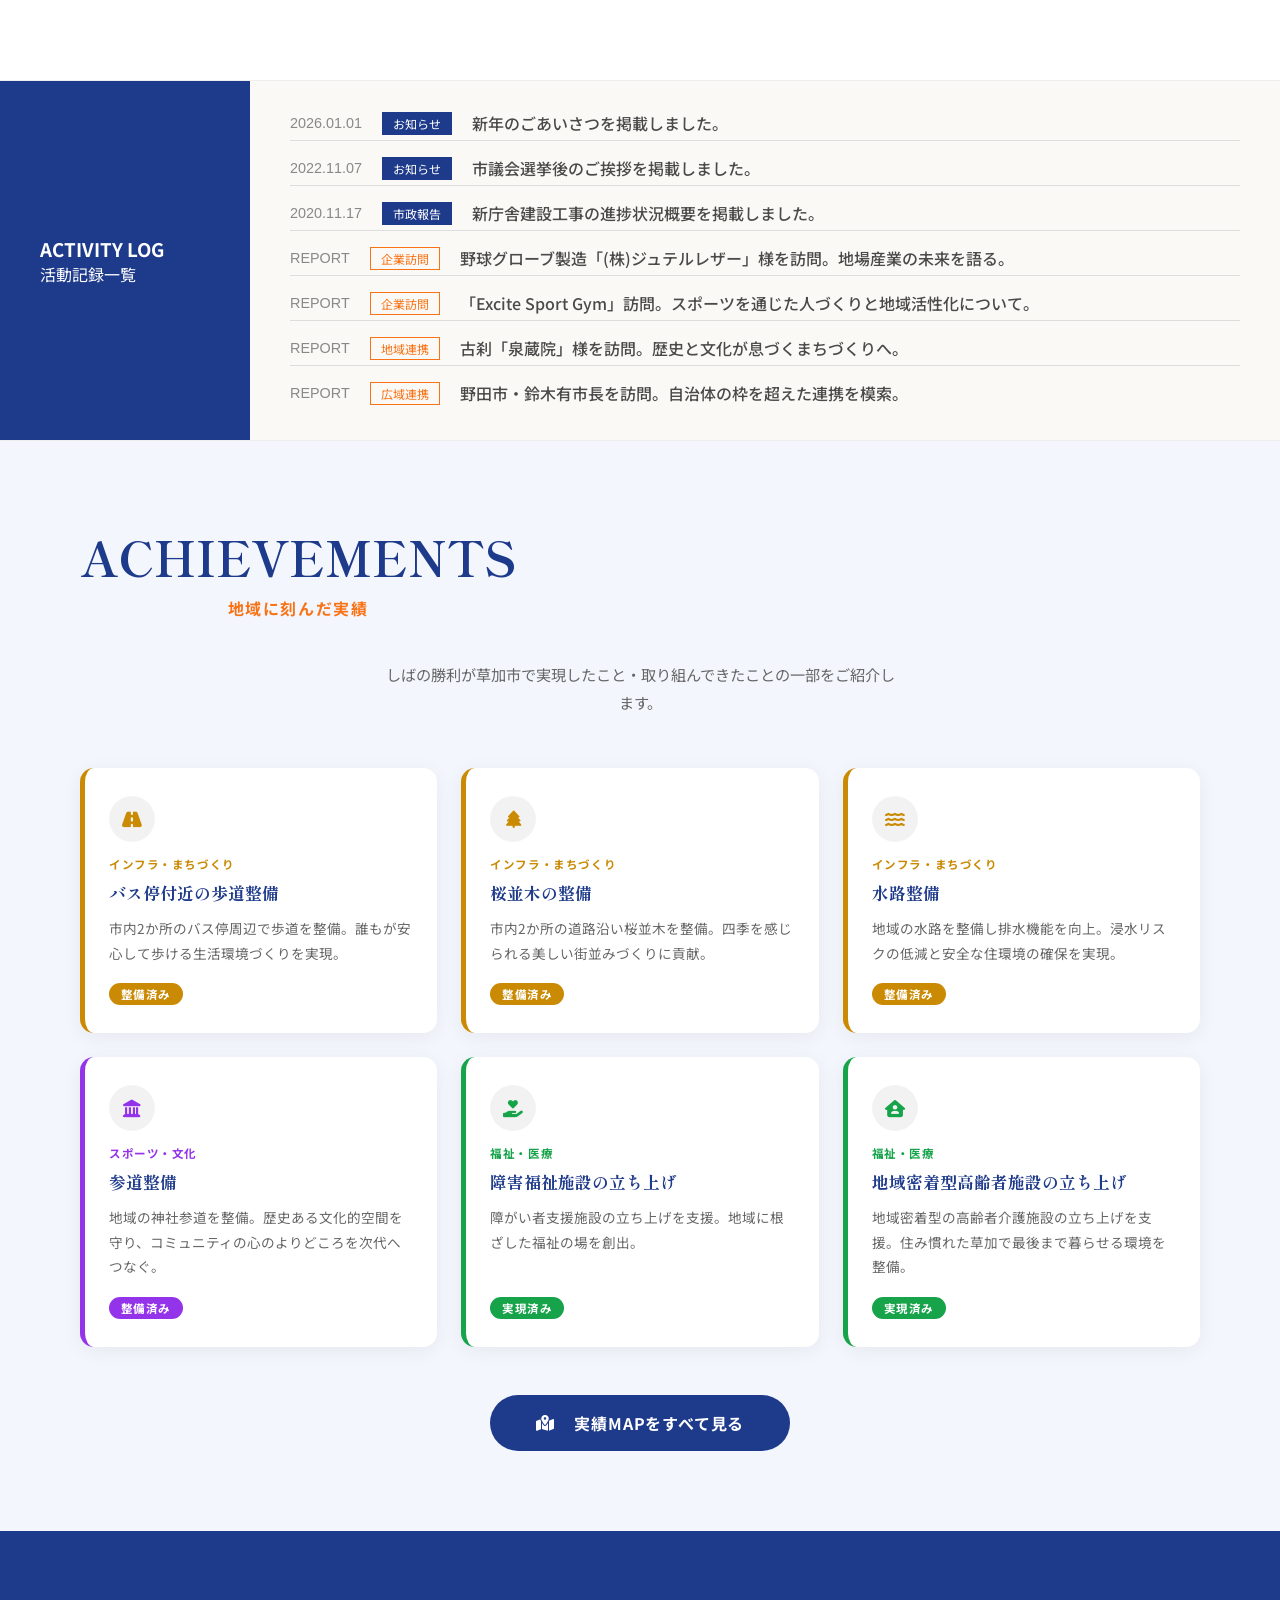
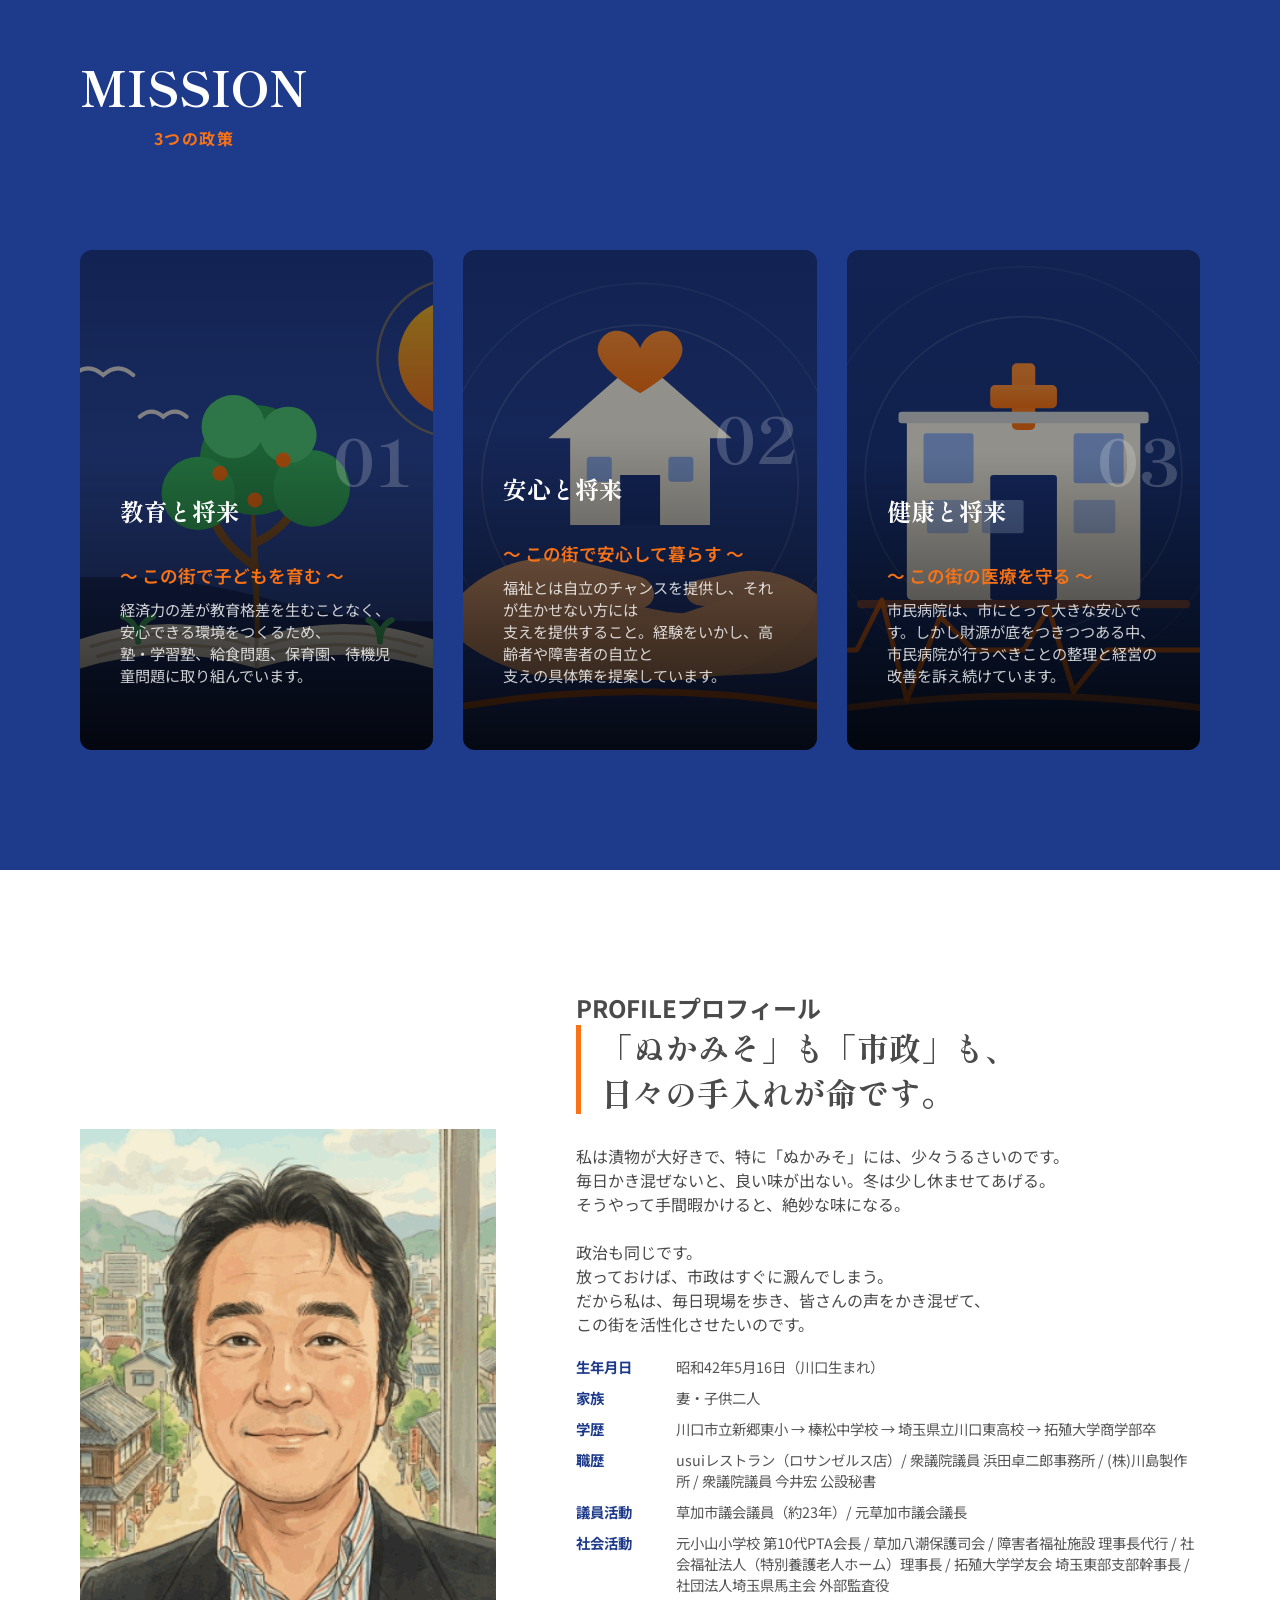
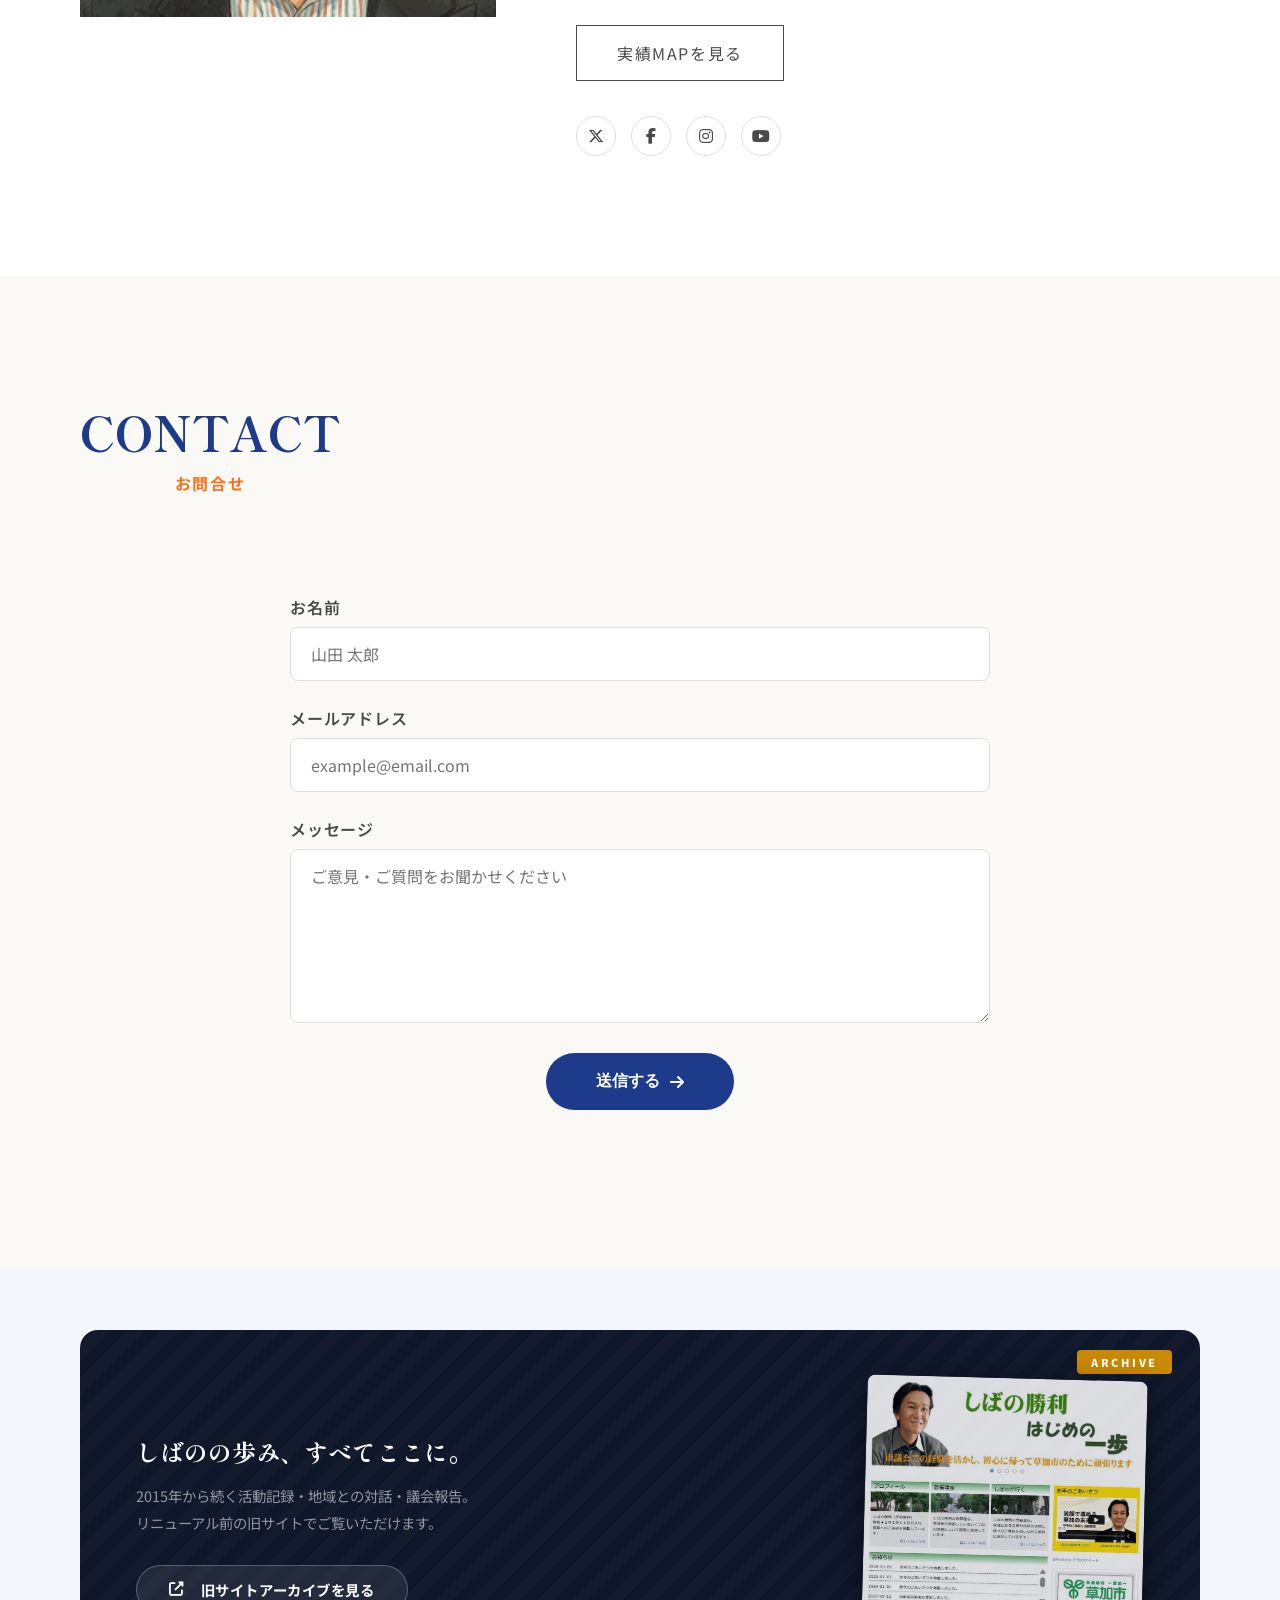
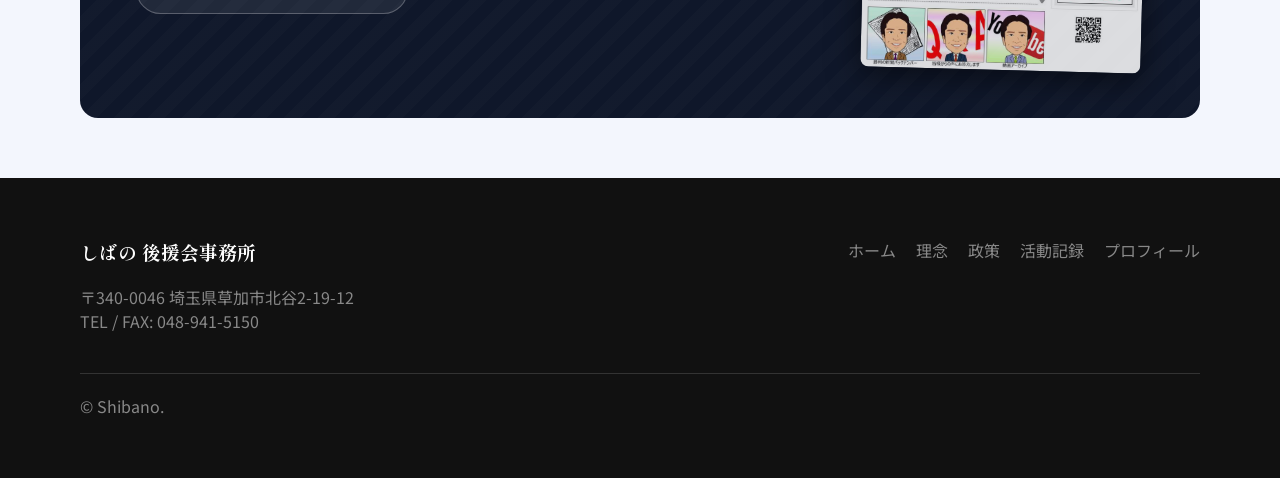
==== commit ea393ba2: "fix: make section-heading white inside policy-section so MISSION is visible" ====
--- a/index.html
+++ b/index.html
@@ -11,7 +11,7 @@
     <link
         href="https://fonts.googleapis.com/css2?family=Noto+Sans+JP:wght@400;500;700;900&family=Shippori+Mincho:wght@400;500;700;800&display=swap"
         rel="stylesheet">
-    <link rel="stylesheet" href="css/style.css?v=3">
+    <link rel="stylesheet" href="css/style.css?v=5">
     <link rel="stylesheet" href="https://cdnjs.cloudflare.com/ajax/libs/font-awesome/6.4.0/css/all.min.css">
     <!-- Animation Library -->
     <link rel="stylesheet" href="https://unpkg.com/aos@next/dist/aos.css" />
@@ -93,14 +93,14 @@
                 <div class="vision-box" data-aos="fade-up">
                     <div class="vision-content">
                         <h2 class="section-heading">VISION<span class="jp">政治理念</span></h2>
-                        <h3 class="vision-catch">草加の課題と向き合う<br>「覚悟」</h3>
+                        <h3 class="vision-catch">草加の課題と向き合う<br class="pc-only">「覚悟」</h3>
                         <p class="vision-desc">
-                            政治は、遠い場所にあるものではありません。<br>
-                            日々の暮らしの中にある「課題や困り事」と向き合い、<br>
+                            政治は、遠い場所にあるものではありません。<br class="pc-only">
+                            日々の暮らしの中にある「課題や困り事」と向き合い、<br class="pc-only">
                             解決を図る営みこそが、政治です。<br>
                             <br>
-                            私は常に住民の声に耳を傾け、地域の課題や市政全体の向上、<br>
-                            ときには社会全体が直面する事まで。その解決・改善にむけて<br>
+                            私は常に住民の声に耳を傾け、地域の課題や市政全体の向上、<br class="pc-only">
+                            ときには社会全体が直面する事まで。その解決・改善にむけて<br class="pc-only">
                             走り続けています。
                         </p>
                     </div>
@@ -244,7 +244,7 @@
                             <span class="num">01</span>
                             <h3>教育と将来</h3>
                             <p class="policy-subtitle">〜 この街で子どもを育む 〜</p>
-                             <p>経済力の差が教育格差を生むことなく、安心できる環境をつくるため、<br>塾・学習塾、給食問題、保育園、待機児童問題に取り組んでいます。</p>
+                             <p>経済力の差が教育格差を生むことなく、安心できる環境をつくるため、<br class="pc-only">塾・学習塾、給食問題、保育園、待機児童問題に取り組んでいます。</p>
                             <span class="arrow-icon"><i class="fas fa-arrow-right"></i></span>
                         </div>
                     </a>
@@ -257,7 +257,7 @@
                             <span class="num">02</span>
                             <h3>安心と将来</h3>
                             <p class="policy-subtitle">〜 この街で安心して暮らす 〜</p>
-                             <p>福祉とは自立のチャンスを提供し、それが生かせない方には<br>支えを提供すること。経験をいかし、高齢者や障害者の自立と<br>支えの具体策を提案しています。</p>
+                             <p>福祉とは自立のチャンスを提供し、それが生かせない方には<br class="pc-only">支えを提供すること。経験をいかし、高齢者や障害者の自立と<br class="pc-only">支えの具体策を提案しています。</p>
                             <span class="arrow-icon"><i class="fas fa-arrow-right"></i></span>
                         </div>
                     </a>
@@ -270,7 +270,7 @@
                             <span class="num">03</span>
                             <h3>健康と将来</h3>
                             <p class="policy-subtitle">〜 この街の医療を守る 〜</p>
-                            <p>市民病院は、市にとって大きな安心です。しかし財源が底をつきつつある中、<br>市民病院が行うべきことの整理と経営の改善を訴え続けています。</p>
+                            <p>市民病院は、市にとって大きな安心です。しかし財源が底をつきつつある中、<br class="pc-only">市民病院が行うべきことの整理と経営の改善を訴え続けています。</p>
                             <span class="arrow-icon"><i class="fas fa-arrow-right"></i></span>
                         </div>
                     </a>
@@ -288,15 +288,15 @@
                     </div>
                     <div class="profile-text-col" data-aos="fade-left">
                         <h2>PROFILE<span class="jp">プロフィール</span></h2>
-                        <h3>「ぬかみそ」も「市政」も、<br>日々の手入れが命です。</h3>
+                        <h3>「ぬかみそ」も「市政」も、<br class="pc-only">日々の手入れが命です。</h3>
                         <p>
-                            私は漬物が大好きで、特に「ぬかみそ」には、少々うるさいのです。<br>
-                            毎日かき混ぜないと、良い味が出ない。冬は少し休ませてあげる。<br>
+                            私は漬物が大好きで、特に「ぬかみそ」には、少々うるさいのです。<br class="pc-only">
+                            毎日かき混ぜないと、良い味が出ない。冬は少し休ませてあげる。<br class="pc-only">
                             そうやって手間暇かけると、絶妙な味になる。<br>
                             <br>
-                            政治も同じです。<br>
-                            放っておけば、市政はすぐに澱んでしまう。<br>
-                            だから私は、毎日現場を歩き、皆さんの声をかき混ぜて、<br>
+                            政治も同じです。<br class="pc-only">
+                            放っておけば、市政はすぐに澱んでしまう。<br class="pc-only">
+                            だから私は、毎日現場を歩き、皆さんの声をかき混ぜて、<br class="pc-only">
                             この街を活性化させたいのです。
                         </p>
                         <div class="profile-bio-list">
--- a/css/style.css
+++ b/css/style.css
@@ -564,6 +564,10 @@
     color: var(--c-white);
     position: relative;
     overflow: hidden;
+}
+
+.policy-section .section-heading {
+    color: var(--c-white);
 }
 
 .policy-grid {
@@ -1413,6 +1417,201 @@
         width: 100%;
         justify-content: center;
     }
+}
+.ach-card {
+    background: #fff;
+    border-radius: 14px;
+    padding: 28px 24px;
+    border-left: 5px solid var(--c, var(--c-primary));
+    box-shadow: 0 4px 20px rgba(0,0,0,0.06);
+    transition: transform 0.25s var(--easing), box-shadow 0.25s;
+    display: flex;
+    flex-direction: column;
+}
+.ach-card:hover {
+    transform: translateY(-6px);
+    box-shadow: 0 14px 40px rgba(0,0,0,0.13);
+}
+.ach-icon {
+    width: 46px;
+    height: 46px;
+    border-radius: 50%;
+    background: rgba(0,0,0,0.05);
+    display: flex;
+    align-items: center;
+    justify-content: center;
+    color: var(--c, var(--c-primary));
+    font-size: 1.1rem;
+    margin-bottom: 14px;
+    flex-shrink: 0;
+}
+.ach-cat {
+    font-size: 0.72rem;
+    color: var(--c, var(--c-primary));
+    font-weight: 700;
+    letter-spacing: 0.05em;
+    margin-bottom: 8px;
+    display: block;
+}
+.ach-title {
+    font-family: var(--f-serif);
+    font-size: 1.05rem;
+    font-weight: 700;
+    color: var(--c-primary);
+    margin-bottom: 10px;
+    line-height: 1.55;
+}
+.ach-desc {
+    font-size: 0.85rem;
+    color: #666;
+    line-height: 1.8;
+    flex: 1;
+    margin-bottom: 18px;
+}
+.ach-badge {
+    display: inline-block;
+    font-size: 0.72rem;
+    font-weight: 700;
+    padding: 3px 12px;
+    border-radius: 20px;
+    background: var(--c, var(--c-primary));
+    color: #fff;
+    align-self: flex-start;
+    letter-spacing: 0.04em;
+}
+.btn-map-cta {
+    display: inline-flex;
+    align-items: center;
+    gap: 10px;
+    background: var(--c-primary);
+    color: #fff;
+    padding: 16px 46px;
+    border-radius: 50px;
+    font-weight: 700;
+    font-size: 1rem;
+    text-decoration: none;
+    letter-spacing: 0.05em;
+    transition: background 0.25s, transform 0.2s;
+}
+.btn-map-cta:hover {
+    background: var(--c-secondary);
+    transform: translateY(-2px);
+}
+
+/* ── Archive Link Section ── */
+.archive-link-section {
+    padding: 60px 0;
+    background: #f3f6fd;
+}
+.archive-link-card {
+    background: #0f172a;
+    border-radius: 18px;
+    padding: 48px 56px;
+    display: flex;
+    align-items: center;
+    gap: 48px;
+    position: relative;
+    overflow: hidden;
+}
+.archive-link-card::before {
+    content: '';
+    position: absolute;
+    inset: 0;
+    background: repeating-linear-gradient(
+        -45deg,
+        transparent,
+        transparent 12px,
+        rgba(255,255,255,0.015) 12px,
+        rgba(255,255,255,0.015) 24px
+    );
+    pointer-events: none;
+}
+.archive-tape {
+    position: absolute;
+    top: 20px;
+    right: 28px;
+    background: #ca8a04;
+    color: white;
+    font-size: 0.68rem;
+    font-weight: 900;
+    letter-spacing: 0.25em;
+    padding: 4px 14px;
+    border-radius: 4px;
+}
+.archive-body {
+    flex: 1;
+}
+.archive-preview {
+    flex-shrink: 0;
+    width: 280px;
+}
+.archive-preview a {
+    display: block;
+    border-radius: 8px;
+    overflow: hidden;
+    box-shadow: 0 8px 32px rgba(0,0,0,0.5);
+    transform: rotate(1.5deg);
+    transition: transform 0.3s var(--easing), box-shadow 0.3s;
+}
+.archive-preview a:hover {
+    transform: rotate(0deg) scale(1.02);
+    box-shadow: 0 12px 40px rgba(0,0,0,0.6);
+}
+.archive-preview img {
+    display: block;
+    width: 100%;
+    height: auto;
+    opacity: 0.85;
+    transition: opacity 0.3s;
+}
+.archive-preview a:hover img {
+    opacity: 1;
+}
+.archive-title {
+    font-family: var(--f-serif);
+    font-size: 1.5rem;
+    color: #fff;
+    font-weight: 700;
+    margin-bottom: 12px;
+    line-height: 1.5;
+}
+.archive-desc {
+    font-size: 0.9rem;
+    color: rgba(255,255,255,0.55);
+    line-height: 1.9;
+    margin-bottom: 28px;
+}
+.btn-archive {
+    display: inline-flex;
+    align-items: center;
+    gap: 10px;
+    background: rgba(255,255,255,0.08);
+    border: 1px solid rgba(255,255,255,0.25);
+    color: #fff;
+    padding: 13px 32px;
+    border-radius: 50px;
+    font-size: 0.9rem;
+    font-weight: 700;
+    text-decoration: none;
+    letter-spacing: 0.04em;
+    transition: background 0.25s, border-color 0.25s, transform 0.2s;
+}
+.btn-archive:hover {
+    background: var(--c-secondary);
+    border-color: var(--c-secondary);
+    transform: translateY(-2px);
+}
+@media (max-width: 900px) {
+    .archive-link-card {
+        flex-direction: column;
+        text-align: center;
+        padding: 40px 28px;
+        gap: 20px;
+    }
+    .btn-archive {
+        width: 100%;
+        justify-content: center;
+    }
     .archive-preview {
         width: 100%;
         max-width: 320px;
@@ -1421,4 +1620,10 @@
     .archive-preview a {
         transform: rotate(0deg);
     }
+}
+
+@media (max-width: 900px) {
+    .pc-only {
+        display: none !important;
+    }
 }
